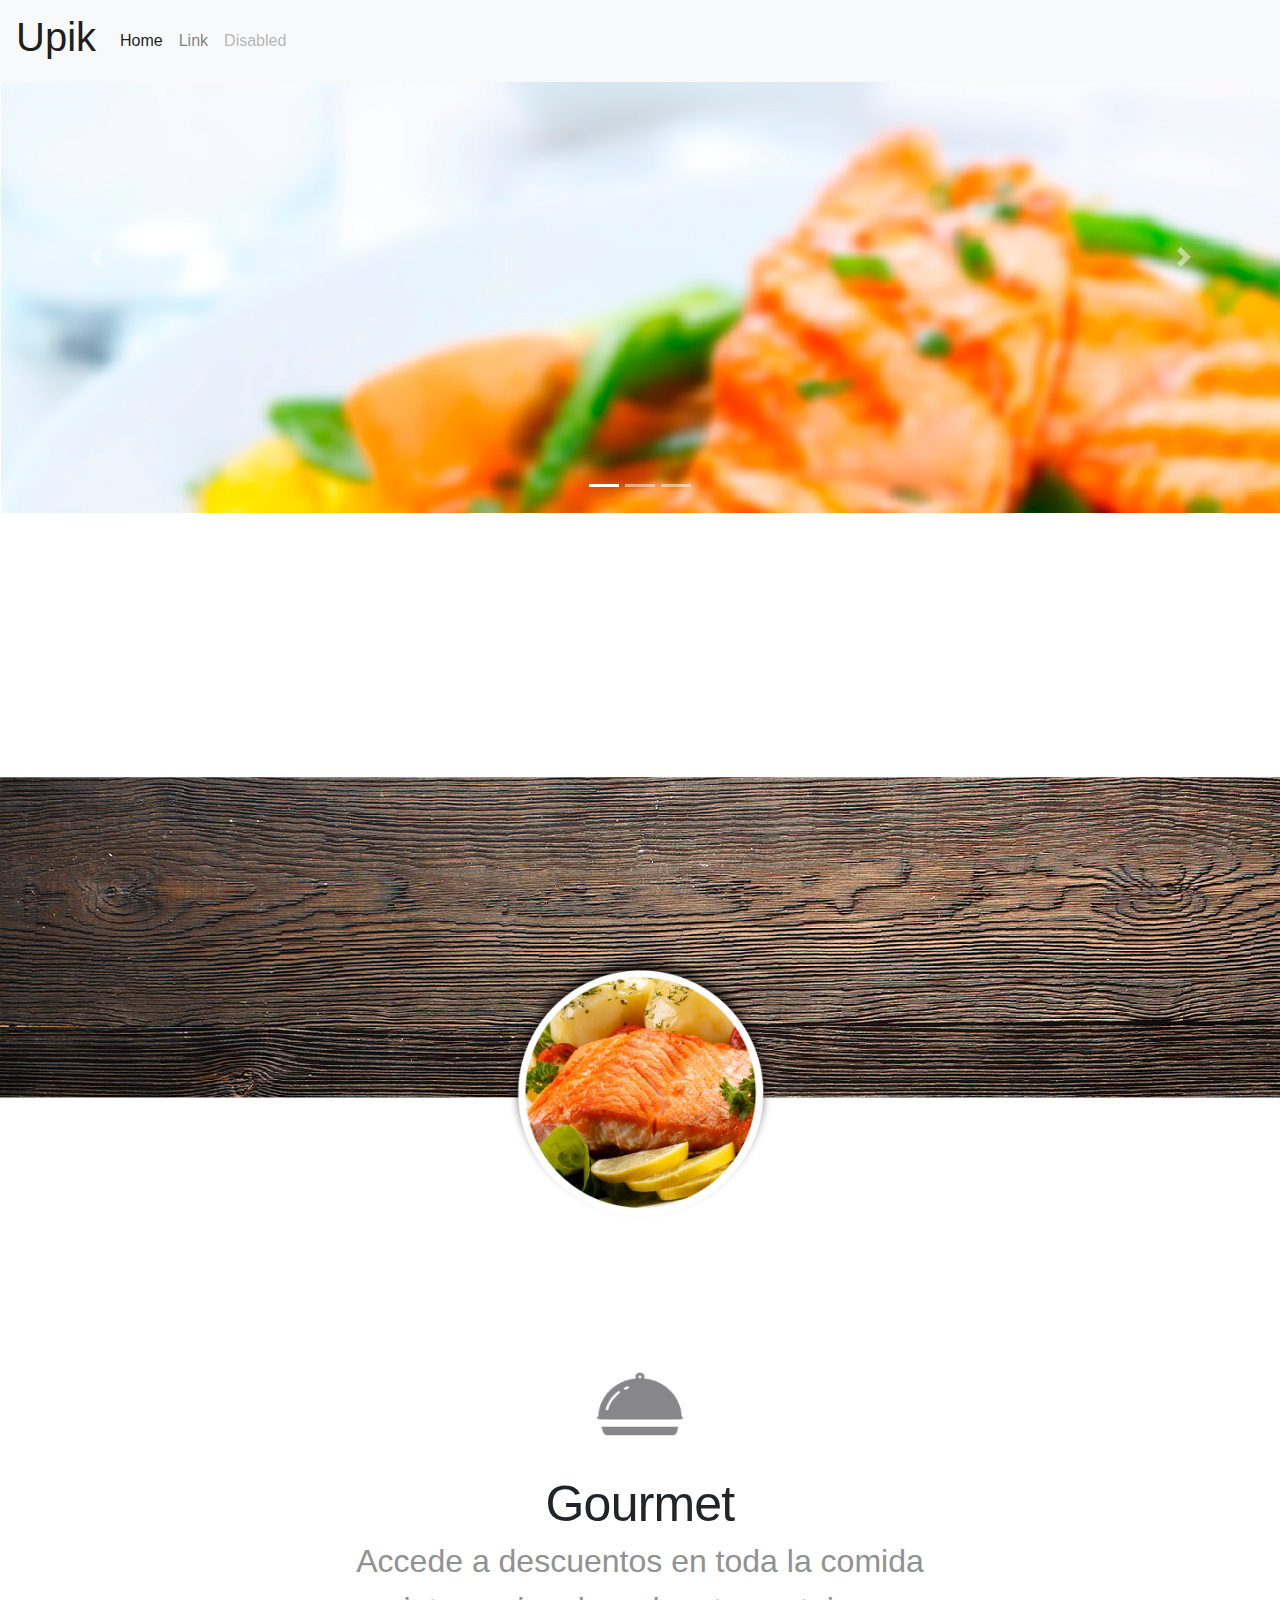
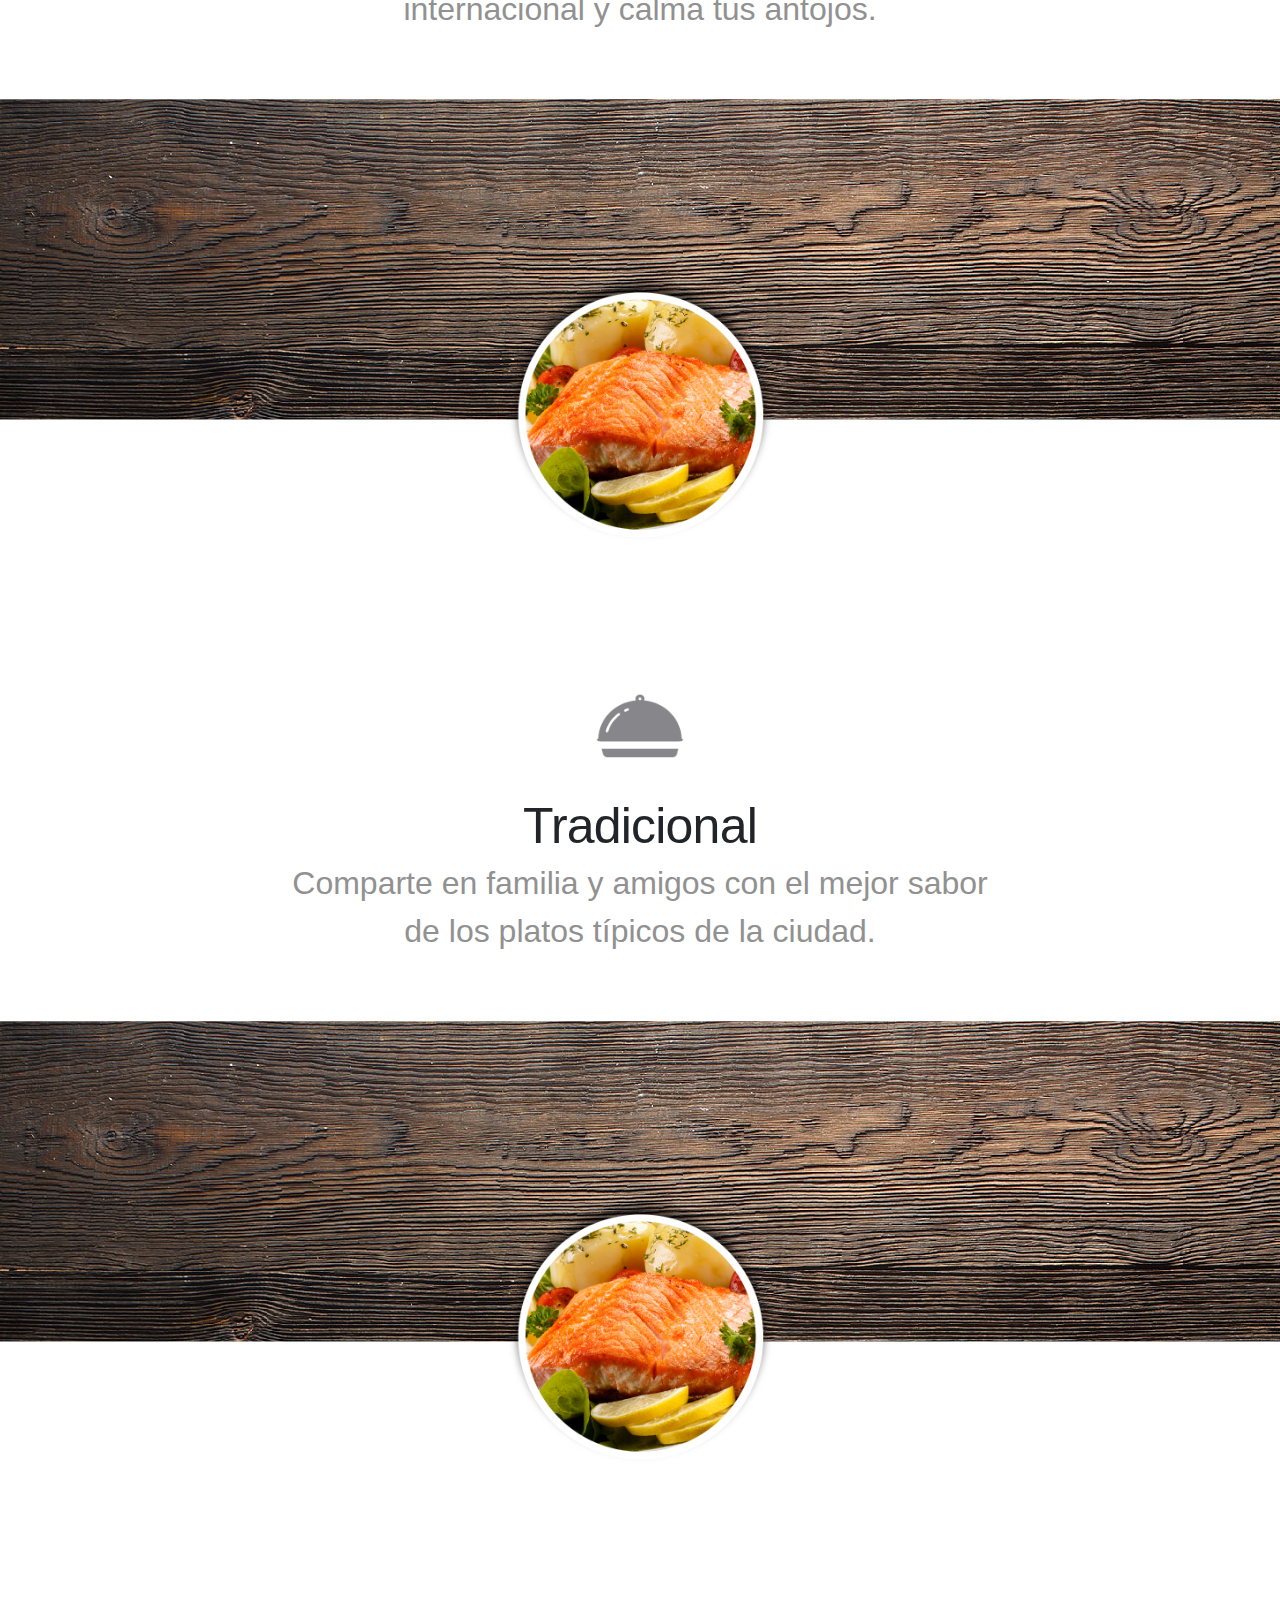
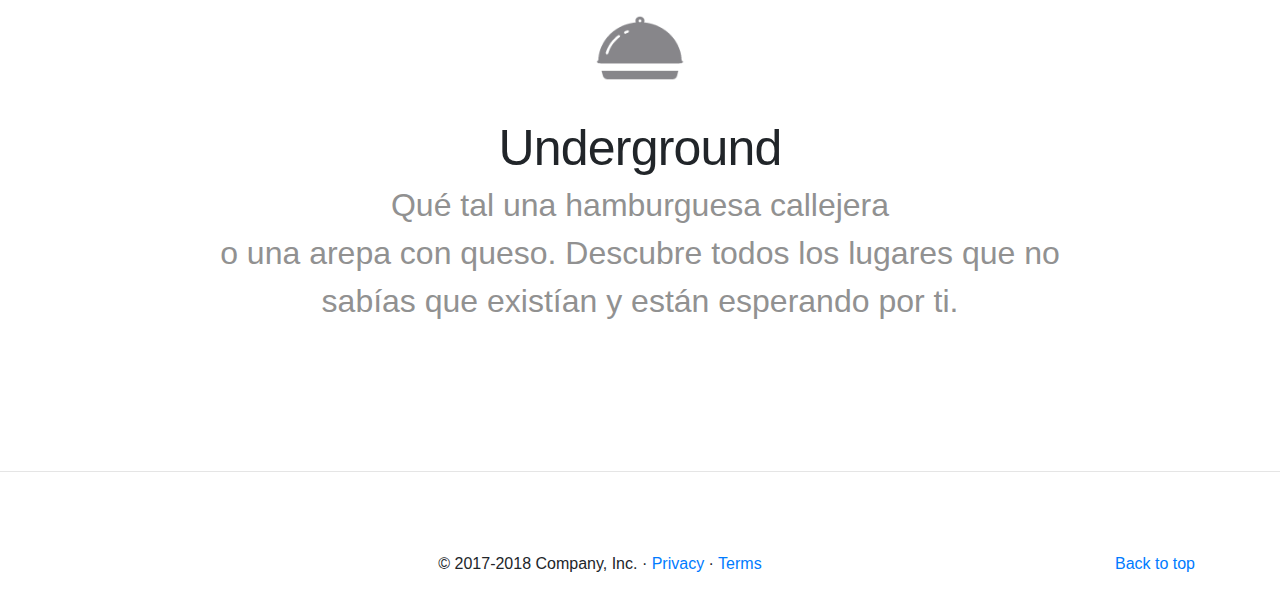
==== index.html @ a7404a88 "Upload" ====
<!DOCTYPE html>

<html lang="en" class="gr__localhost">

<head>
  <meta http-equiv="Content-Type" content="text/html; charset=UTF-8">
  <meta name="viewport" content="width=device-width, initial-scale=1, shrink-to-fit=no">
  <meta name="theme-color" content="#000000">
  <link rel="stylesheet" type="text/css" href="css/styles.css">
  <title>Upik</title>
</head>

<body data-gr-c-s-loaded="true">

  <div id="root">
    <div class="App">
      <div>
        <nav class="navbar navbar-expand-md navbar-light fixed-top bg-light"><a class="navbar-brand" href="#">
            <h1>Upik</h1>
          </a><button class="navbar-toggler" type="button" data-toggle="collapse" data-target="#navbarCollapse"
            aria-controls="navbarCollapse" aria-expanded="false" aria-label="Toggle navigation"><span class="navbar-toggler-icon"></span></button>
          <div class="collapse navbar-collapse" id="navbarCollapse">
            <ul class="navbar-nav mr-auto">
              <li class="nav-item active"><a class="nav-link" href="#">Home <span class="sr-only">(current)</span></a></li>
              <li class="nav-item"><a class="nav-link" href="#">Link</a></li>
              <li class="nav-item"><a class="nav-link disabled" href="#">Disabled</a></li>
            </ul>
          </div>
        </nav>
      </div>

      <main role="main">
        <div>
          <div id="myCarousel" class="carousel slide" data-ride="carousel">
            <ol class="carousel-indicators">
              <li data-target="#myCarousel" data-slide-to="0" class="active"></li>
              <li data-target="#myCarousel" data-slide-to="1"></li>
              <li data-target="#myCarousel" data-slide-to="2"></li>
            </ol>
            <div class="carousel-inner">
              <div class="main-container">
                <div class="slide-item active">
                  <div class="slide-picture">
                    <img claclassnamess="first-slide" src="./Upik_files/slide_1_1600.jpg" alt="First slide">
                  </div>
                </div>

              </div><a class="carousel-control-prev" href="#myCarousel" role="button" data-slide="prev"><span class="carousel-control-prev-icon"
                  aria-hidden="true"></span><span class="sr-only">Previous</span></a><a class="carousel-control-next"
                href="#myCarousel" role="button" data-slide="next"><span class="carousel-control-next-icon" aria-hidden="true"></span><span
                  class="sr-only">Next</span></a>
            </div>
          </div>
          <div class="content">
            <div class="container">
              <h1 class="section-title">¿Ya sabes dónde ir a comer?</h1>
            </div>
            <p class="section-description">Descubre lugares descargando nuestra App <br>
              y disfruta de nuevas alternativas <br>
              para visitar en tu ciudad.
            </p>
          </div>
        </div>
        <div style="margin-top: 500px;">
          <div class="row featurette">
            <div class="col-md-12"><img class="banner-bg " src="./Upik_files/nav_1_1600.jpg" alt="Generic placeholder image"><img
                class="layer-img img-fluid mx-auto" src="./Upik_files/nav_content_1_1600.png" alt="Generic placeholder image"></div>
            <div class="container"><img class="detail-img img-fluid" src="./Upik_files/nav_item_content_1_1600.png" alt=""></div>
            <div class="container  clean-bottom">
              <div class="col-md-12">
                <h2 class="featurette-heading">Gourmet</h2>
                <p class="lead section-description">Accede a descuentos en toda la comida <br> internacional y calma tus antojos. </p>
              </div>
            </div>
          </div>
          <div class="row featurette">
            <div class="col-md-12"><img class="banner-bg " src="./Upik_files/nav_1_1600.jpg" alt="Generic placeholder image"><img
                class="layer-img img-fluid mx-auto" src="./Upik_files/nav_content_1_1600.png" alt="Generic placeholder image"></div>
            <div class="container"><img class="detail-img img-fluid" src="./Upik_files/nav_item_content_1_1600.png" alt=""></div>
            <div class="container  clean-bottom">
              <div class="col-md-12">
                <h2 class="featurette-heading">Tradicional</h2>
                <p class="lead section-description">Comparte en familia y amigos con el mejor sabor <br> de los platos típicos de la ciudad.
                    </p>
              </div>
            </div>
          </div>
          <div class="row featurette">
            <div class="col-md-12"><img class="banner-bg" src="./Upik_files/nav_1_1600.jpg" alt="Generic placeholder image"><img
                class="layer-img img-fluid mx-auto" src="./Upik_files/nav_content_1_1600.png" alt="Generic placeholder image"></div>
            <div class="container"><img class="detail-img img-fluid" src="./Upik_files/nav_item_content_1_1600.png" alt=""></div>
            <div class="container clean-bottom">
              <div class="col-md-12">
                <h2 class="featurette-heading">Underground</h2>
                <p class="lead section-description">Qué tal una hamburguesa callejera <br> 
                    o una arepa con queso. Descubre todos los lugares que no <br>
                    sabías que existían y están esperando por ti.
                    </p>
              </div>
            </div>
          </div>
        </div>
        <hr class="featurette-divider">
        <div>
          <footer class="container">
            <p class="float-right"><a href="#">Back to top</a></p>
            <p>© 2017-2018 Company, Inc. · <a href="#">Privacy</a> · <a href="#">Terms</a></p>
          </footer>
        </div>
      </main>
    </div>
  </div>

</body>

</html>
---- css/styles.css ----
body {
    margin: 0;
    padding: 0;
    font-family: sans-serif;
  }

.App {
    text-align: center;
  }
  
  .App-logo {
    -webkit-animation: App-logo-spin infinite 20s linear;
            animation: App-logo-spin infinite 20s linear;
    height: 80px;
  }
  
  .App-header {
    background-color: #222;
    height: 150px;
    padding: 20px;
    color: white;
  }
  
  .App-title {
    font-size: 1.5em;
  }
  
  .App-intro {
    font-size: large;
  }
  
  @-webkit-keyframes App-logo-spin {
    from { -webkit-transform: rotate(0deg); transform: rotate(0deg); }
    to { -webkit-transform: rotate(360deg); transform: rotate(360deg); }
  }
  
  @keyframes App-logo-spin {
    from { -webkit-transform: rotate(0deg); transform: rotate(0deg); }
    to { -webkit-transform: rotate(360deg); transform: rotate(360deg); }
  }
  </style><style type="text/css">/* GLOBAL STYLES
  -------------------------------------------------- */
  /* Padding below the footer and lighter body text */
  
  body {
    padding-top: 3rem;
    padding-bottom: 3rem;
    /*color: #5a5a5a;*/
  }
  
  
  /* CUSTOMIZE THE SLIDE
  -------------------------------------------------- */
  
  /* Carousel base class */
  .carousel {
      display: block;
    margin-bottom: 4rem;
    clear: both;
  }
  
  .grey-color {
    color: #919191;
  }
  /* Since positioning the image, we need to help out the caption */
  .slide-caption {
    position: absolute;
    right: 15%;
    bottom: 20px;
    left: 15%;
    z-index: 10;
    padding-top: 20px;
    padding-bottom: 20px;
    text-align: center;
    color: #000;
  }
  
  /* Declare heights because of positioning of img element */
  .carousel-item {
    height: 32rem;
    /*background-color: #777;*/
  }
  .carousel-item > img {
    position: absolute;
    top: 0;
    left: 0;
    min-width: 100%;
    height: 32rem;
  }
  
  /* RESPONSIVE CSS
  -------------------------------------------------- */
  
  @media (min-width: 40em) {
    /* Bump up size of carousel content */
    .carousel-caption p {
      margin-bottom: 1.25rem;
      font-size: 1.25rem;
      line-height: 1.4;
    }
  
    .featurette-heading {
      font-size: 50px;
    }
  }
  
  @media (min-width: 62em) {
    .featurette-heading {
      margin-top: 7rem;
    }
  }
  </style><style type="text/css">/* Featurettes
  ------------------------- */
  .banner-bg {
    height: 150px;
    width: 100%;
  }
  
  .clean-bottom {
    margin-bottom: 50px;
  }
  
  .detail-img {
    margin-top: 50px;
    margin-bottom: -70px;
    width: 90px;
  }
  
  .featurette-divider {
    margin: 5rem 0; /* Space out the Bootstrap <hr> more */
  }
  
  /* Thin out the marketing headings */
  .featurette-heading {
    font-weight: 300;
    line-height: 1;
    letter-spacing: -.05rem;
  }
  
  .layer-img {
    margin-top: -150px;
    margin-bottom: 100px;
    width:280px;
  }</style><style type="text/css">/*!
   * Bootstrap v4.1.1 (https://getbootstrap.com/)
   * Copyright 2011-2018 The Bootstrap Authors
   * Copyright 2011-2018 Twitter, Inc.
   * Licensed under MIT (https://github.com/twbs/bootstrap/blob/master/LICENSE)
   */
  :root {
    --blue: #007bff;
    --indigo: #6610f2;
    --purple: #6f42c1;
    --pink: #e83e8c;
    --red: #dc3545;
    --orange: #fd7e14;
    --yellow: #ffc107;
    --green: #28a745;
    --teal: #20c997;
    --cyan: #17a2b8;
    --white: #fff;
    --gray: #6c757d;
    --gray-dark: #343a40;
    --primary: #007bff;
    --secondary: #6c757d;
    --success: #28a745;
    --info: #17a2b8;
    --warning: #ffc107;
    --danger: #dc3545;
    --light: #f8f9fa;
    --dark: #343a40;
    --breakpoint-xs: 0;
    --breakpoint-sm: 576px;
    --breakpoint-md: 768px;
    --breakpoint-lg: 992px;
    --breakpoint-xl: 1200px;
    --font-family-sans-serif: -apple-system, BlinkMacSystemFont, "Segoe UI", Roboto, "Helvetica Neue", Arial, sans-serif, "Apple Color Emoji", "Segoe UI Emoji", "Segoe UI Symbol";
    --font-family-monospace: SFMono-Regular, Menlo, Monaco, Consolas, "Liberation Mono", "Courier New", monospace;
  }
  
  *,
  *::before,
  *::after {
    -webkit-box-sizing: border-box;
            box-sizing: border-box;
  }
  
  html {
    font-family: sans-serif;
    line-height: 1.15;
    -webkit-text-size-adjust: 100%;
    -ms-text-size-adjust: 100%;
    -ms-overflow-style: scrollbar;
    -webkit-tap-highlight-color: transparent;
  }
  
  @-ms-viewport {
    width: device-width;
  }
  
  article, aside, figcaption, figure, footer, header, hgroup, main, nav, section {
    display: block;
  }
  
  body {
    margin: 0;
    font-family: -apple-system, BlinkMacSystemFont, "Segoe UI", Roboto, "Helvetica Neue", Arial, sans-serif, "Apple Color Emoji", "Segoe UI Emoji", "Segoe UI Symbol";
    font-size: 1rem;
    font-weight: 400;
    line-height: 1.5;
    color: #212529;
    text-align: left;
    /*background-color: #fff;*/
  }
  
  [tabindex="-1"]:focus {
    outline: 0 !important;
  }
  
  hr {
    -webkit-box-sizing: content-box;
            box-sizing: content-box;
    height: 0;
    overflow: visible;
  }
  
  h1, h2, h3, h4, h5, h6 {
    margin-top: 0;
    margin-bottom: 0.5rem;
  }
  
  p {
    margin-top: 0;
    margin-bottom: 1rem;
  }
  
  abbr[title],
  abbr[data-original-title] {
    text-decoration: underline;
    -webkit-text-decoration: underline dotted;
    text-decoration: underline dotted;
    cursor: help;
    border-bottom: 0;
  }
  
  address {
    margin-bottom: 1rem;
    font-style: normal;
    line-height: inherit;
  }
  
  ol,
  ul,
  dl {
    margin-top: 0;
    margin-bottom: 1rem;
  }
  
  ol ol,
  ul ul,
  ol ul,
  ul ol {
    margin-bottom: 0;
  }
  
  dt {
    font-weight: 700;
  }
  
  dd {
    margin-bottom: .5rem;
    margin-left: 0;
  }
  
  blockquote {
    margin: 0 0 1rem;
  }
  
  dfn {
    font-style: italic;
  }
  
  b,
  strong {
    font-weight: bolder;
  }
  
  small {
    font-size: 80%;
  }
  
  sub,
  sup {
    position: relative;
    font-size: 75%;
    line-height: 0;
    vertical-align: baseline;
  }
  
  sub {
    bottom: -.25em;
  }
  
  sup {
    top: -.5em;
  }
  
  a {
    color: #007bff;
    text-decoration: none;
    background-color: transparent;
    -webkit-text-decoration-skip: objects;
  }
  
  a:hover {
    color: #0056b3;
    text-decoration: underline;
  }
  
  a:not([href]):not([tabindex]) {
    color: inherit;
    text-decoration: none;
  }
  
  a:not([href]):not([tabindex]):hover, a:not([href]):not([tabindex]):focus {
    color: inherit;
    text-decoration: none;
  }
  
  a:not([href]):not([tabindex]):focus {
    outline: 0;
  }
  
  pre,
  code,
  kbd,
  samp {
    font-family: SFMono-Regular, Menlo, Monaco, Consolas, "Liberation Mono", "Courier New", monospace;
    font-size: 1em;
  }
  
  pre {
    margin-top: 0;
    margin-bottom: 1rem;
    overflow: auto;
    -ms-overflow-style: scrollbar;
  }
  
  figure {
    margin: 0 0 1rem;
  }
  
  img {
    vertical-align: middle;
    border-style: none;
  }
  
  svg:not(:root) {
    overflow: hidden;
  }
  
  table {
    border-collapse: collapse;
  }
  
  caption {
    padding-top: 0.75rem;
    padding-bottom: 0.75rem;
    color: #6c757d;
    text-align: left;
    caption-side: bottom;
  }
  
  th {
    text-align: inherit;
  }
  
  label {
    display: inline-block;
    margin-bottom: 0.5rem;
  }
  
  button {
    border-radius: 0;
  }
  
  button:focus {
    outline: 1px dotted;
    outline: 5px auto -webkit-focus-ring-color;
  }
  
  input,
  button,
  select,
  optgroup,
  textarea {
    margin: 0;
    font-family: inherit;
    font-size: inherit;
    line-height: inherit;
  }
  
  button,
  input {
    overflow: visible;
  }
  
  button,
  select {
    text-transform: none;
  }
  
  button,
  html [type="button"],
  [type="reset"],
  [type="submit"] {
    -webkit-appearance: button;
  }
  
  button::-moz-focus-inner,
  [type="button"]::-moz-focus-inner,
  [type="reset"]::-moz-focus-inner,
  [type="submit"]::-moz-focus-inner {
    padding: 0;
    border-style: none;
  }
  
  input[type="radio"],
  input[type="checkbox"] {
    -webkit-box-sizing: border-box;
            box-sizing: border-box;
    padding: 0;
  }
  
  input[type="date"],
  input[type="time"],
  input[type="datetime-local"],
  input[type="month"] {
    -webkit-appearance: listbox;
  }
  
  textarea {
    overflow: auto;
    resize: vertical;
  }
  
  fieldset {
    min-width: 0;
    padding: 0;
    margin: 0;
    border: 0;
  }
  
  legend {
    display: block;
    width: 100%;
    max-width: 100%;
    padding: 0;
    margin-bottom: .5rem;
    font-size: 1.5rem;
    line-height: inherit;
    color: inherit;
    white-space: normal;
  }
  
  progress {
    vertical-align: baseline;
  }
  
  [type="number"]::-webkit-inner-spin-button,
  [type="number"]::-webkit-outer-spin-button {
    height: auto;
  }
  
  [type="search"] {
    outline-offset: -2px;
    -webkit-appearance: none;
  }
  
  [type="search"]::-webkit-search-cancel-button,
  [type="search"]::-webkit-search-decoration {
    -webkit-appearance: none;
  }
  
  ::-webkit-file-upload-button {
    font: inherit;
    -webkit-appearance: button;
  }
  
  output {
    display: inline-block;
  }
  
  summary {
    display: list-item;
    cursor: pointer;
  }
  
  template {
    display: none;
  }
  
  [hidden] {
    display: none !important;
  }
  
  h1, h2, h3, h4, h5, h6,
  .h1, .h2, .h3, .h4, .h5, .h6 {
    margin-bottom: 0.5rem;
    font-family: inherit;
    font-weight: 500;
    line-height: 1.2;
    color: inherit;
  }
  
  h1, .h1 {
    font-size: 2.5rem;
  }
  
  h2, .h2 {
    font-size: 2rem;
  }
  
  h3, .h3 {
    font-size: 1.75rem;
  }
  
  h4, .h4 {
    font-size: 1.5rem;
  }
  
  h5, .h5 {
    font-size: 1.25rem;
  }
  
  h6, .h6 {
    font-size: 1rem;
  }
  
  .lead {
    font-size: 1.25rem;
    font-weight: 300;
  }
  
  .display-1 {
    font-size: 6rem;
    font-weight: 300;
    line-height: 1.2;
  }
  
  .display-2 {
    font-size: 5.5rem;
    font-weight: 300;
    line-height: 1.2;
  }
  
  .display-3 {
    font-size: 4.5rem;
    font-weight: 300;
    line-height: 1.2;
  }
  
  .display-4 {
    font-size: 3.5rem;
    font-weight: 300;
    line-height: 1.2;
  }
  
  hr {
    margin-top: 1rem;
    margin-bottom: 1rem;
    border: 0;
    border-top: 1px solid rgba(0, 0, 0, 0.1);
  }
  
  small,
  .small {
    font-size: 80%;
    font-weight: 400;
  }
  
  mark,
  .mark {
    padding: 0.2em;
    background-color: #fcf8e3;
  }
  
  .list-unstyled {
    padding-left: 0;
    list-style: none;
  }
  
  .list-inline {
    padding-left: 0;
    list-style: none;
  }
  
  .list-inline-item {
    display: inline-block;
  }
  
  .list-inline-item:not(:last-child) {
    margin-right: 0.5rem;
  }
  
  .initialism {
    font-size: 90%;
    text-transform: uppercase;
  }
  
  .blockquote {
    margin-bottom: 1rem;
    font-size: 1.25rem;
  }
  
  .blockquote-footer {
    display: block;
    font-size: 80%;
    color: #6c757d;
  }
  
  .blockquote-footer::before {
    content: "\2014   \A0";
  }
  
  .img-fluid {
    max-width: 100%;
    height: auto;
  }
  
  .img-thumbnail {
    padding: 0.25rem;
    background-color: #fff;
    border: 1px solid #dee2e6;
    border-radius: 0.25rem;
    max-width: 100%;
    height: auto;
  }
  
  .figure {
    display: inline-block;
  }
  
  .figure-img {
    margin-bottom: 0.5rem;
    line-height: 1;
  }
  
  .figure-caption {
    font-size: 90%;
    color: #6c757d;
  }
  
  code {
    font-size: 87.5%;
    color: #e83e8c;
    word-break: break-word;
  }
  
  a > code {
    color: inherit;
  }
  
  kbd {
    padding: 0.2rem 0.4rem;
    font-size: 87.5%;
    color: #fff;
    background-color: #212529;
    border-radius: 0.2rem;
  }
  
  kbd kbd {
    padding: 0;
    font-size: 100%;
    font-weight: 700;
  }
  
  pre {
    display: block;
    font-size: 87.5%;
    color: #212529;
  }
  
  pre code {
    font-size: inherit;
    color: inherit;
    word-break: normal;
  }
  
  .pre-scrollable {
    max-height: 340px;
    overflow-y: scroll;
  }
  
  .container {
    width: 100%;
    padding-right: 15px;
    padding-left: 15px;
    margin-right: auto;
    margin-left: auto;
  }
  
  @media (min-width: 576px) {
    .container {
      max-width: 540px;
    }
  }
  
  @media (min-width: 768px) {
    .container {
      max-width: 720px;
    }
  }
  
  @media (min-width: 992px) {
    .container {
      max-width: 960px;
    }
  }
  
  @media (min-width: 1200px) {
    .container {
      max-width: 1140px;
    }
  }
  
  .container-fluid {
    width: 100%;
    padding-right: 15px;
    padding-left: 15px;
    margin-right: auto;
    margin-left: auto;
  }
  
  .row {
    display: -ms-flexbox;
    display: flex;
    -ms-flex-wrap: wrap;
    flex-wrap: wrap;
    margin-right: -15px;
    margin-left: -15px;
  }
  
  .no-gutters {
    margin-right: 0;
    margin-left: 0;
  }
  
  .no-gutters > .col,
  .no-gutters > [class*="col-"] {
    padding-right: 0;
    padding-left: 0;
  }
  
  .col-1, .col-2, .col-3, .col-4, .col-5, .col-6, .col-7, .col-8, .col-9, .col-10, .col-11, .col-12, .col,
  .col-auto, .col-sm-1, .col-sm-2, .col-sm-3, .col-sm-4, .col-sm-5, .col-sm-6, .col-sm-7, .col-sm-8, .col-sm-9, .col-sm-10, .col-sm-11, .col-sm-12, .col-sm,
  .col-sm-auto, .col-md-1, .col-md-2, .col-md-3, .col-md-4, .col-md-5, .col-md-6, .col-md-7, .col-md-8, .col-md-9, .col-md-10, .col-md-11, .col-md-12, .col-md,
  .col-md-auto, .col-lg-1, .col-lg-2, .col-lg-3, .col-lg-4, .col-lg-5, .col-lg-6, .col-lg-7, .col-lg-8, .col-lg-9, .col-lg-10, .col-lg-11, .col-lg-12, .col-lg,
  .col-lg-auto, .col-xl-1, .col-xl-2, .col-xl-3, .col-xl-4, .col-xl-5, .col-xl-6, .col-xl-7, .col-xl-8, .col-xl-9, .col-xl-10, .col-xl-11, .col-xl-12, .col-xl,
  .col-xl-auto {
    position: relative;
    width: 100%;
    min-height: 1px;
    padding-right: 15px;
    padding-left: 15px;
  }
  
  .col {
    -ms-flex-preferred-size: 0;
    flex-basis: 0;
    -ms-flex-positive: 1;
    flex-grow: 1;
    max-width: 100%;
  }
  
  .col-auto {
    -ms-flex: 0 0 auto;
    flex: 0 0 auto;
    width: auto;
    max-width: none;
  }
  
  .col-1 {
    -ms-flex: 0 0 8.333333%;
    flex: 0 0 8.333333%;
    max-width: 8.333333%;
  }
  
  .col-2 {
    -ms-flex: 0 0 16.666667%;
    flex: 0 0 16.666667%;
    max-width: 16.666667%;
  }
  
  .col-3 {
    -ms-flex: 0 0 25%;
    flex: 0 0 25%;
    max-width: 25%;
  }
  
  .col-4 {
    -ms-flex: 0 0 33.333333%;
    flex: 0 0 33.333333%;
    max-width: 33.333333%;
  }
  
  .col-5 {
    -ms-flex: 0 0 41.666667%;
    flex: 0 0 41.666667%;
    max-width: 41.666667%;
  }
  
  .col-6 {
    -ms-flex: 0 0 50%;
    flex: 0 0 50%;
    max-width: 50%;
  }
  
  .col-7 {
    -ms-flex: 0 0 58.333333%;
    flex: 0 0 58.333333%;
    max-width: 58.333333%;
  }
  
  .col-8 {
    -ms-flex: 0 0 66.666667%;
    flex: 0 0 66.666667%;
    max-width: 66.666667%;
  }
  
  .col-9 {
    -ms-flex: 0 0 75%;
    flex: 0 0 75%;
    max-width: 75%;
  }
  
  .col-10 {
    -ms-flex: 0 0 83.333333%;
    flex: 0 0 83.333333%;
    max-width: 83.333333%;
  }
  
  .col-11 {
    -ms-flex: 0 0 91.666667%;
    flex: 0 0 91.666667%;
    max-width: 91.666667%;
  }
  
  .col-12 {
    -ms-flex: 0 0 100%;
    flex: 0 0 100%;
    max-width: 100%;
  }
  
  .order-first {
    -ms-flex-order: -1;
    order: -1;
  }
  
  .order-last {
    -ms-flex-order: 13;
    order: 13;
  }
  
  .order-0 {
    -ms-flex-order: 0;
    order: 0;
  }
  
  .order-1 {
    -ms-flex-order: 1;
    order: 1;
  }
  
  .order-2 {
    -ms-flex-order: 2;
    order: 2;
  }
  
  .order-3 {
    -ms-flex-order: 3;
    order: 3;
  }
  
  .order-4 {
    -ms-flex-order: 4;
    order: 4;
  }
  
  .order-5 {
    -ms-flex-order: 5;
    order: 5;
  }
  
  .order-6 {
    -ms-flex-order: 6;
    order: 6;
  }
  
  .order-7 {
    -ms-flex-order: 7;
    order: 7;
  }
  
  .order-8 {
    -ms-flex-order: 8;
    order: 8;
  }
  
  .order-9 {
    -ms-flex-order: 9;
    order: 9;
  }
  
  .order-10 {
    -ms-flex-order: 10;
    order: 10;
  }
  
  .order-11 {
    -ms-flex-order: 11;
    order: 11;
  }
  
  .order-12 {
    -ms-flex-order: 12;
    order: 12;
  }
  
  .offset-1 {
    margin-left: 8.333333%;
  }
  
  .offset-2 {
    margin-left: 16.666667%;
  }
  
  .offset-3 {
    margin-left: 25%;
  }
  
  .offset-4 {
    margin-left: 33.333333%;
  }
  
  .offset-5 {
    margin-left: 41.666667%;
  }
  
  .offset-6 {
    margin-left: 50%;
  }
  
  .offset-7 {
    margin-left: 58.333333%;
  }
  
  .offset-8 {
    margin-left: 66.666667%;
  }
  
  .offset-9 {
    margin-left: 75%;
  }
  
  .offset-10 {
    margin-left: 83.333333%;
  }
  
  .offset-11 {
    margin-left: 91.666667%;
  }
  
  @media (min-width: 576px) {
    .col-sm {
      -ms-flex-preferred-size: 0;
      flex-basis: 0;
      -ms-flex-positive: 1;
      flex-grow: 1;
      max-width: 100%;
    }
    .col-sm-auto {
      -ms-flex: 0 0 auto;
      flex: 0 0 auto;
      width: auto;
      max-width: none;
    }
    .col-sm-1 {
      -ms-flex: 0 0 8.333333%;
      flex: 0 0 8.333333%;
      max-width: 8.333333%;
    }
    .col-sm-2 {
      -ms-flex: 0 0 16.666667%;
      flex: 0 0 16.666667%;
      max-width: 16.666667%;
    }
    .col-sm-3 {
      -ms-flex: 0 0 25%;
      flex: 0 0 25%;
      max-width: 25%;
    }
    .col-sm-4 {
      -ms-flex: 0 0 33.333333%;
      flex: 0 0 33.333333%;
      max-width: 33.333333%;
    }
    .col-sm-5 {
      -ms-flex: 0 0 41.666667%;
      flex: 0 0 41.666667%;
      max-width: 41.666667%;
    }
    .col-sm-6 {
      -ms-flex: 0 0 50%;
      flex: 0 0 50%;
      max-width: 50%;
    }
    .col-sm-7 {
      -ms-flex: 0 0 58.333333%;
      flex: 0 0 58.333333%;
      max-width: 58.333333%;
    }
    .col-sm-8 {
      -ms-flex: 0 0 66.666667%;
      flex: 0 0 66.666667%;
      max-width: 66.666667%;
    }
    .col-sm-9 {
      -ms-flex: 0 0 75%;
      flex: 0 0 75%;
      max-width: 75%;
    }
    .col-sm-10 {
      -ms-flex: 0 0 83.333333%;
      flex: 0 0 83.333333%;
      max-width: 83.333333%;
    }
    .col-sm-11 {
      -ms-flex: 0 0 91.666667%;
      flex: 0 0 91.666667%;
      max-width: 91.666667%;
    }
    .col-sm-12 {
      -ms-flex: 0 0 100%;
      flex: 0 0 100%;
      max-width: 100%;
    }
    .order-sm-first {
      -ms-flex-order: -1;
      order: -1;
    }
    .order-sm-last {
      -ms-flex-order: 13;
      order: 13;
    }
    .order-sm-0 {
      -ms-flex-order: 0;
      order: 0;
    }
    .order-sm-1 {
      -ms-flex-order: 1;
      order: 1;
    }
    .order-sm-2 {
      -ms-flex-order: 2;
      order: 2;
    }
    .order-sm-3 {
      -ms-flex-order: 3;
      order: 3;
    }
    .order-sm-4 {
      -ms-flex-order: 4;
      order: 4;
    }
    .order-sm-5 {
      -ms-flex-order: 5;
      order: 5;
    }
    .order-sm-6 {
      -ms-flex-order: 6;
      order: 6;
    }
    .order-sm-7 {
      -ms-flex-order: 7;
      order: 7;
    }
    .order-sm-8 {
      -ms-flex-order: 8;
      order: 8;
    }
    .order-sm-9 {
      -ms-flex-order: 9;
      order: 9;
    }
    .order-sm-10 {
      -ms-flex-order: 10;
      order: 10;
    }
    .order-sm-11 {
      -ms-flex-order: 11;
      order: 11;
    }
    .order-sm-12 {
      -ms-flex-order: 12;
      order: 12;
    }
    .offset-sm-0 {
      margin-left: 0;
    }
    .offset-sm-1 {
      margin-left: 8.333333%;
    }
    .offset-sm-2 {
      margin-left: 16.666667%;
    }
    .offset-sm-3 {
      margin-left: 25%;
    }
    .offset-sm-4 {
      margin-left: 33.333333%;
    }
    .offset-sm-5 {
      margin-left: 41.666667%;
    }
    .offset-sm-6 {
      margin-left: 50%;
    }
    .offset-sm-7 {
      margin-left: 58.333333%;
    }
    .offset-sm-8 {
      margin-left: 66.666667%;
    }
    .offset-sm-9 {
      margin-left: 75%;
    }
    .offset-sm-10 {
      margin-left: 83.333333%;
    }
    .offset-sm-11 {
      margin-left: 91.666667%;
    }
  }
  
  @media (min-width: 768px) {
    .col-md {
      -ms-flex-preferred-size: 0;
      flex-basis: 0;
      -ms-flex-positive: 1;
      flex-grow: 1;
      max-width: 100%;
    }
    .col-md-auto {
      -ms-flex: 0 0 auto;
      flex: 0 0 auto;
      width: auto;
      max-width: none;
    }
    .col-md-1 {
      -ms-flex: 0 0 8.333333%;
      flex: 0 0 8.333333%;
      max-width: 8.333333%;
    }
    .col-md-2 {
      -ms-flex: 0 0 16.666667%;
      flex: 0 0 16.666667%;
      max-width: 16.666667%;
    }
    .col-md-3 {
      -ms-flex: 0 0 25%;
      flex: 0 0 25%;
      max-width: 25%;
    }
    .col-md-4 {
      -ms-flex: 0 0 33.333333%;
      flex: 0 0 33.333333%;
      max-width: 33.333333%;
    }
    .col-md-5 {
      -ms-flex: 0 0 41.666667%;
      flex: 0 0 41.666667%;
      max-width: 41.666667%;
    }
    .col-md-6 {
      -ms-flex: 0 0 50%;
      flex: 0 0 50%;
      max-width: 50%;
    }
    .col-md-7 {
      -ms-flex: 0 0 58.333333%;
      flex: 0 0 58.333333%;
      max-width: 58.333333%;
    }
    .col-md-8 {
      -ms-flex: 0 0 66.666667%;
      flex: 0 0 66.666667%;
      max-width: 66.666667%;
    }
    .col-md-9 {
      -ms-flex: 0 0 75%;
      flex: 0 0 75%;
      max-width: 75%;
    }
    .col-md-10 {
      -ms-flex: 0 0 83.333333%;
      flex: 0 0 83.333333%;
      max-width: 83.333333%;
    }
    .col-md-11 {
      -ms-flex: 0 0 91.666667%;
      flex: 0 0 91.666667%;
      max-width: 91.666667%;
    }
    .col-md-12 {
      -ms-flex: 0 0 100%;
      flex: 0 0 100%;
      max-width: 100%;
    }
    .order-md-first {
      -ms-flex-order: -1;
      order: -1;
    }
    .order-md-last {
      -ms-flex-order: 13;
      order: 13;
    }
    .order-md-0 {
      -ms-flex-order: 0;
      order: 0;
    }
    .order-md-1 {
      -ms-flex-order: 1;
      order: 1;
    }
    .order-md-2 {
      -ms-flex-order: 2;
      order: 2;
    }
    .order-md-3 {
      -ms-flex-order: 3;
      order: 3;
    }
    .order-md-4 {
      -ms-flex-order: 4;
      order: 4;
    }
    .order-md-5 {
      -ms-flex-order: 5;
      order: 5;
    }
    .order-md-6 {
      -ms-flex-order: 6;
      order: 6;
    }
    .order-md-7 {
      -ms-flex-order: 7;
      order: 7;
    }
    .order-md-8 {
      -ms-flex-order: 8;
      order: 8;
    }
    .order-md-9 {
      -ms-flex-order: 9;
      order: 9;
    }
    .order-md-10 {
      -ms-flex-order: 10;
      order: 10;
    }
    .order-md-11 {
      -ms-flex-order: 11;
      order: 11;
    }
    .order-md-12 {
      -ms-flex-order: 12;
      order: 12;
    }
    .offset-md-0 {
      margin-left: 0;
    }
    .offset-md-1 {
      margin-left: 8.333333%;
    }
    .offset-md-2 {
      margin-left: 16.666667%;
    }
    .offset-md-3 {
      margin-left: 25%;
    }
    .offset-md-4 {
      margin-left: 33.333333%;
    }
    .offset-md-5 {
      margin-left: 41.666667%;
    }
    .offset-md-6 {
      margin-left: 50%;
    }
    .offset-md-7 {
      margin-left: 58.333333%;
    }
    .offset-md-8 {
      margin-left: 66.666667%;
    }
    .offset-md-9 {
      margin-left: 75%;
    }
    .offset-md-10 {
      margin-left: 83.333333%;
    }
    .offset-md-11 {
      margin-left: 91.666667%;
    }
  }
  
  @media (min-width: 992px) {
    .col-lg {
      -ms-flex-preferred-size: 0;
      flex-basis: 0;
      -ms-flex-positive: 1;
      flex-grow: 1;
      max-width: 100%;
    }
    .col-lg-auto {
      -ms-flex: 0 0 auto;
      flex: 0 0 auto;
      width: auto;
      max-width: none;
    }
    .col-lg-1 {
      -ms-flex: 0 0 8.333333%;
      flex: 0 0 8.333333%;
      max-width: 8.333333%;
    }
    .col-lg-2 {
      -ms-flex: 0 0 16.666667%;
      flex: 0 0 16.666667%;
      max-width: 16.666667%;
    }
    .col-lg-3 {
      -ms-flex: 0 0 25%;
      flex: 0 0 25%;
      max-width: 25%;
    }
    .col-lg-4 {
      -ms-flex: 0 0 33.333333%;
      flex: 0 0 33.333333%;
      max-width: 33.333333%;
    }
    .col-lg-5 {
      -ms-flex: 0 0 41.666667%;
      flex: 0 0 41.666667%;
      max-width: 41.666667%;
    }
    .col-lg-6 {
      -ms-flex: 0 0 50%;
      flex: 0 0 50%;
      max-width: 50%;
    }
    .col-lg-7 {
      -ms-flex: 0 0 58.333333%;
      flex: 0 0 58.333333%;
      max-width: 58.333333%;
    }
    .col-lg-8 {
      -ms-flex: 0 0 66.666667%;
      flex: 0 0 66.666667%;
      max-width: 66.666667%;
    }
    .col-lg-9 {
      -ms-flex: 0 0 75%;
      flex: 0 0 75%;
      max-width: 75%;
    }
    .col-lg-10 {
      -ms-flex: 0 0 83.333333%;
      flex: 0 0 83.333333%;
      max-width: 83.333333%;
    }
    .col-lg-11 {
      -ms-flex: 0 0 91.666667%;
      flex: 0 0 91.666667%;
      max-width: 91.666667%;
    }
    .col-lg-12 {
      -ms-flex: 0 0 100%;
      flex: 0 0 100%;
      max-width: 100%;
    }
    .order-lg-first {
      -ms-flex-order: -1;
      order: -1;
    }
    .order-lg-last {
      -ms-flex-order: 13;
      order: 13;
    }
    .order-lg-0 {
      -ms-flex-order: 0;
      order: 0;
    }
    .order-lg-1 {
      -ms-flex-order: 1;
      order: 1;
    }
    .order-lg-2 {
      -ms-flex-order: 2;
      order: 2;
    }
    .order-lg-3 {
      -ms-flex-order: 3;
      order: 3;
    }
    .order-lg-4 {
      -ms-flex-order: 4;
      order: 4;
    }
    .order-lg-5 {
      -ms-flex-order: 5;
      order: 5;
    }
    .order-lg-6 {
      -ms-flex-order: 6;
      order: 6;
    }
    .order-lg-7 {
      -ms-flex-order: 7;
      order: 7;
    }
    .order-lg-8 {
      -ms-flex-order: 8;
      order: 8;
    }
    .order-lg-9 {
      -ms-flex-order: 9;
      order: 9;
    }
    .order-lg-10 {
      -ms-flex-order: 10;
      order: 10;
    }
    .order-lg-11 {
      -ms-flex-order: 11;
      order: 11;
    }
    .order-lg-12 {
      -ms-flex-order: 12;
      order: 12;
    }
    .offset-lg-0 {
      margin-left: 0;
    }
    .offset-lg-1 {
      margin-left: 8.333333%;
    }
    .offset-lg-2 {
      margin-left: 16.666667%;
    }
    .offset-lg-3 {
      margin-left: 25%;
    }
    .offset-lg-4 {
      margin-left: 33.333333%;
    }
    .offset-lg-5 {
      margin-left: 41.666667%;
    }
    .offset-lg-6 {
      margin-left: 50%;
    }
    .offset-lg-7 {
      margin-left: 58.333333%;
    }
    .offset-lg-8 {
      margin-left: 66.666667%;
    }
    .offset-lg-9 {
      margin-left: 75%;
    }
    .offset-lg-10 {
      margin-left: 83.333333%;
    }
    .offset-lg-11 {
      margin-left: 91.666667%;
    }
  }
  
  @media (min-width: 1200px) {
    .col-xl {
      -ms-flex-preferred-size: 0;
      flex-basis: 0;
      -ms-flex-positive: 1;
      flex-grow: 1;
      max-width: 100%;
    }
    .col-xl-auto {
      -ms-flex: 0 0 auto;
      flex: 0 0 auto;
      width: auto;
      max-width: none;
    }
    .col-xl-1 {
      -ms-flex: 0 0 8.333333%;
      flex: 0 0 8.333333%;
      max-width: 8.333333%;
    }
    .col-xl-2 {
      -ms-flex: 0 0 16.666667%;
      flex: 0 0 16.666667%;
      max-width: 16.666667%;
    }
    .col-xl-3 {
      -ms-flex: 0 0 25%;
      flex: 0 0 25%;
      max-width: 25%;
    }
    .col-xl-4 {
      -ms-flex: 0 0 33.333333%;
      flex: 0 0 33.333333%;
      max-width: 33.333333%;
    }
    .col-xl-5 {
      -ms-flex: 0 0 41.666667%;
      flex: 0 0 41.666667%;
      max-width: 41.666667%;
    }
    .col-xl-6 {
      -ms-flex: 0 0 50%;
      flex: 0 0 50%;
      max-width: 50%;
    }
    .col-xl-7 {
      -ms-flex: 0 0 58.333333%;
      flex: 0 0 58.333333%;
      max-width: 58.333333%;
    }
    .col-xl-8 {
      -ms-flex: 0 0 66.666667%;
      flex: 0 0 66.666667%;
      max-width: 66.666667%;
    }
    .col-xl-9 {
      -ms-flex: 0 0 75%;
      flex: 0 0 75%;
      max-width: 75%;
    }
    .col-xl-10 {
      -ms-flex: 0 0 83.333333%;
      flex: 0 0 83.333333%;
      max-width: 83.333333%;
    }
    .col-xl-11 {
      -ms-flex: 0 0 91.666667%;
      flex: 0 0 91.666667%;
      max-width: 91.666667%;
    }
    .col-xl-12 {
      -ms-flex: 0 0 100%;
      flex: 0 0 100%;
      max-width: 100%;
    }
    .order-xl-first {
      -ms-flex-order: -1;
      order: -1;
    }
    .order-xl-last {
      -ms-flex-order: 13;
      order: 13;
    }
    .order-xl-0 {
      -ms-flex-order: 0;
      order: 0;
    }
    .order-xl-1 {
      -ms-flex-order: 1;
      order: 1;
    }
    .order-xl-2 {
      -ms-flex-order: 2;
      order: 2;
    }
    .order-xl-3 {
      -ms-flex-order: 3;
      order: 3;
    }
    .order-xl-4 {
      -ms-flex-order: 4;
      order: 4;
    }
    .order-xl-5 {
      -ms-flex-order: 5;
      order: 5;
    }
    .order-xl-6 {
      -ms-flex-order: 6;
      order: 6;
    }
    .order-xl-7 {
      -ms-flex-order: 7;
      order: 7;
    }
    .order-xl-8 {
      -ms-flex-order: 8;
      order: 8;
    }
    .order-xl-9 {
      -ms-flex-order: 9;
      order: 9;
    }
    .order-xl-10 {
      -ms-flex-order: 10;
      order: 10;
    }
    .order-xl-11 {
      -ms-flex-order: 11;
      order: 11;
    }
    .order-xl-12 {
      -ms-flex-order: 12;
      order: 12;
    }
    .offset-xl-0 {
      margin-left: 0;
    }
    .offset-xl-1 {
      margin-left: 8.333333%;
    }
    .offset-xl-2 {
      margin-left: 16.666667%;
    }
    .offset-xl-3 {
      margin-left: 25%;
    }
    .offset-xl-4 {
      margin-left: 33.333333%;
    }
    .offset-xl-5 {
      margin-left: 41.666667%;
    }
    .offset-xl-6 {
      margin-left: 50%;
    }
    .offset-xl-7 {
      margin-left: 58.333333%;
    }
    .offset-xl-8 {
      margin-left: 66.666667%;
    }
    .offset-xl-9 {
      margin-left: 75%;
    }
    .offset-xl-10 {
      margin-left: 83.333333%;
    }
    .offset-xl-11 {
      margin-left: 91.666667%;
    }
  }
  
  .table {
    width: 100%;
    max-width: 100%;
    margin-bottom: 1rem;
    background-color: transparent;
  }
  
  .table th,
  .table td {
    padding: 0.75rem;
    vertical-align: top;
    border-top: 1px solid #dee2e6;
  }
  
  .table thead th {
    vertical-align: bottom;
    border-bottom: 2px solid #dee2e6;
  }
  
  .table tbody + tbody {
    border-top: 2px solid #dee2e6;
  }
  
  .table .table {
    background-color: #fff;
  }
  
  .table-sm th,
  .table-sm td {
    padding: 0.3rem;
  }
  
  .table-bordered {
    border: 1px solid #dee2e6;
  }
  
  .table-bordered th,
  .table-bordered td {
    border: 1px solid #dee2e6;
  }
  
  .table-bordered thead th,
  .table-bordered thead td {
    border-bottom-width: 2px;
  }
  
  .table-borderless th,
  .table-borderless td,
  .table-borderless thead th,
  .table-borderless tbody + tbody {
    border: 0;
  }
  
  .table-striped tbody tr:nth-of-type(odd) {
    background-color: rgba(0, 0, 0, 0.05);
  }
  
  .table-hover tbody tr:hover {
    background-color: rgba(0, 0, 0, 0.075);
  }
  
  .table-primary,
  .table-primary > th,
  .table-primary > td {
    background-color: #b8daff;
  }
  
  .table-hover .table-primary:hover {
    background-color: #9fcdff;
  }
  
  .table-hover .table-primary:hover > td,
  .table-hover .table-primary:hover > th {
    background-color: #9fcdff;
  }
  
  .table-secondary,
  .table-secondary > th,
  .table-secondary > td {
    background-color: #d6d8db;
  }
  
  .table-hover .table-secondary:hover {
    background-color: #c8cbcf;
  }
  
  .table-hover .table-secondary:hover > td,
  .table-hover .table-secondary:hover > th {
    background-color: #c8cbcf;
  }
  
  .table-success,
  .table-success > th,
  .table-success > td {
    background-color: #c3e6cb;
  }
  
  .table-hover .table-success:hover {
    background-color: #b1dfbb;
  }
  
  .table-hover .table-success:hover > td,
  .table-hover .table-success:hover > th {
    background-color: #b1dfbb;
  }
  
  .table-info,
  .table-info > th,
  .table-info > td {
    background-color: #bee5eb;
  }
  
  .table-hover .table-info:hover {
    background-color: #abdde5;
  }
  
  .table-hover .table-info:hover > td,
  .table-hover .table-info:hover > th {
    background-color: #abdde5;
  }
  
  .table-warning,
  .table-warning > th,
  .table-warning > td {
    background-color: #ffeeba;
  }
  
  .table-hover .table-warning:hover {
    background-color: #ffe8a1;
  }
  
  .table-hover .table-warning:hover > td,
  .table-hover .table-warning:hover > th {
    background-color: #ffe8a1;
  }
  
  .table-danger,
  .table-danger > th,
  .table-danger > td {
    background-color: #f5c6cb;
  }
  
  .table-hover .table-danger:hover {
    background-color: #f1b0b7;
  }
  
  .table-hover .table-danger:hover > td,
  .table-hover .table-danger:hover > th {
    background-color: #f1b0b7;
  }
  
  .table-light,
  .table-light > th,
  .table-light > td {
    background-color: #fdfdfe;
  }
  
  .table-hover .table-light:hover {
    background-color: #ececf6;
  }
  
  .table-hover .table-light:hover > td,
  .table-hover .table-light:hover > th {
    background-color: #ececf6;
  }
  
  .table-dark,
  .table-dark > th,
  .table-dark > td {
    background-color: #c6c8ca;
  }
  
  .table-hover .table-dark:hover {
    background-color: #b9bbbe;
  }
  
  .table-hover .table-dark:hover > td,
  .table-hover .table-dark:hover > th {
    background-color: #b9bbbe;
  }
  
  .table-active,
  .table-active > th,
  .table-active > td {
    background-color: rgba(0, 0, 0, 0.075);
  }
  
  .table-hover .table-active:hover {
    background-color: rgba(0, 0, 0, 0.075);
  }
  
  .table-hover .table-active:hover > td,
  .table-hover .table-active:hover > th {
    background-color: rgba(0, 0, 0, 0.075);
  }
  
  .table .thead-dark th {
    color: #fff;
    background-color: #212529;
    border-color: #32383e;
  }
  
  .table .thead-light th {
    color: #495057;
    background-color: #e9ecef;
    border-color: #dee2e6;
  }
  
  .table-dark {
    color: #fff;
    background-color: #212529;
  }
  
  .table-dark th,
  .table-dark td,
  .table-dark thead th {
    border-color: #32383e;
  }
  
  .table-dark.table-bordered {
    border: 0;
  }
  
  .table-dark.table-striped tbody tr:nth-of-type(odd) {
    background-color: rgba(255, 255, 255, 0.05);
  }
  
  .table-dark.table-hover tbody tr:hover {
    background-color: rgba(255, 255, 255, 0.075);
  }
  
  @media (max-width: 575.98px) {
    .table-responsive-sm {
      display: block;
      width: 100%;
      overflow-x: auto;
      -webkit-overflow-scrolling: touch;
      -ms-overflow-style: -ms-autohiding-scrollbar;
    }
    .table-responsive-sm > .table-bordered {
      border: 0;
    }
  }
  
  @media (max-width: 767.98px) {
    .table-responsive-md {
      display: block;
      width: 100%;
      overflow-x: auto;
      -webkit-overflow-scrolling: touch;
      -ms-overflow-style: -ms-autohiding-scrollbar;
    }
    .table-responsive-md > .table-bordered {
      border: 0;
    }
  }
  
  @media (max-width: 991.98px) {
    .table-responsive-lg {
      display: block;
      width: 100%;
      overflow-x: auto;
      -webkit-overflow-scrolling: touch;
      -ms-overflow-style: -ms-autohiding-scrollbar;
    }
    .table-responsive-lg > .table-bordered {
      border: 0;
    }
  }
  
  @media (max-width: 1199.98px) {
    .table-responsive-xl {
      display: block;
      width: 100%;
      overflow-x: auto;
      -webkit-overflow-scrolling: touch;
      -ms-overflow-style: -ms-autohiding-scrollbar;
    }
    .table-responsive-xl > .table-bordered {
      border: 0;
    }
  }
  
  .table-responsive {
    display: block;
    width: 100%;
    overflow-x: auto;
    -webkit-overflow-scrolling: touch;
    -ms-overflow-style: -ms-autohiding-scrollbar;
  }
  
  .table-responsive > .table-bordered {
    border: 0;
  }
  
  .form-control {
    display: block;
    width: 100%;
    padding: 0.375rem 0.75rem;
    font-size: 1rem;
    line-height: 1.5;
    color: #495057;
    background-color: #fff;
    background-clip: padding-box;
    border: 1px solid #ced4da;
    border-radius: 0.25rem;
    -webkit-transition: border-color 0.15s ease-in-out, -webkit-box-shadow 0.15s ease-in-out;
    transition: border-color 0.15s ease-in-out, -webkit-box-shadow 0.15s ease-in-out;
    -o-transition: border-color 0.15s ease-in-out, box-shadow 0.15s ease-in-out;
    transition: border-color 0.15s ease-in-out, box-shadow 0.15s ease-in-out;
    transition: border-color 0.15s ease-in-out, box-shadow 0.15s ease-in-out, -webkit-box-shadow 0.15s ease-in-out;
  }
  
  @media screen and (prefers-reduced-motion: reduce) {
    .form-control {
      -webkit-transition: none;
      -o-transition: none;
      transition: none;
    }
  }
  
  .form-control::-ms-expand {
    background-color: transparent;
    border: 0;
  }
  
  .form-control:focus {
    color: #495057;
    background-color: #fff;
    border-color: #80bdff;
    outline: 0;
    -webkit-box-shadow: 0 0 0 0.2rem rgba(0, 123, 255, 0.25);
            box-shadow: 0 0 0 0.2rem rgba(0, 123, 255, 0.25);
  }
  
  .form-control::-webkit-input-placeholder {
    color: #6c757d;
    opacity: 1;
  }
  
  .form-control:-ms-input-placeholder {
    color: #6c757d;
    opacity: 1;
  }
  
  .form-control::-ms-input-placeholder {
    color: #6c757d;
    opacity: 1;
  }
  
  .form-control::placeholder {
    color: #6c757d;
    opacity: 1;
  }
  
  .form-control:disabled, .form-control[readonly] {
    background-color: #e9ecef;
    opacity: 1;
  }
  
  select.form-control:not([size]):not([multiple]) {
    height: calc(2.25rem + 2px);
  }
  
  select.form-control:focus::-ms-value {
    color: #495057;
    background-color: #fff;
  }
  
  .form-control-file,
  .form-control-range {
    display: block;
    width: 100%;
  }
  
  .col-form-label {
    padding-top: calc(0.375rem + 1px);
    padding-bottom: calc(0.375rem + 1px);
    margin-bottom: 0;
    font-size: inherit;
    line-height: 1.5;
  }
  
  .col-form-label-lg {
    padding-top: calc(0.5rem + 1px);
    padding-bottom: calc(0.5rem + 1px);
    font-size: 1.25rem;
    line-height: 1.5;
  }
  
  .col-form-label-sm {
    padding-top: calc(0.25rem + 1px);
    padding-bottom: calc(0.25rem + 1px);
    font-size: 0.875rem;
    line-height: 1.5;
  }
  
  .form-control-plaintext {
    display: block;
    width: 100%;
    padding-top: 0.375rem;
    padding-bottom: 0.375rem;
    margin-bottom: 0;
    line-height: 1.5;
    color: #212529;
    background-color: transparent;
    border: solid transparent;
    border-width: 1px 0;
  }
  
  .form-control-plaintext.form-control-sm, .input-group-sm > .form-control-plaintext.form-control,
  .input-group-sm > .input-group-prepend > .form-control-plaintext.input-group-text,
  .input-group-sm > .input-group-append > .form-control-plaintext.input-group-text,
  .input-group-sm > .input-group-prepend > .form-control-plaintext.btn,
  .input-group-sm > .input-group-append > .form-control-plaintext.btn, .form-control-plaintext.form-control-lg, .input-group-lg > .form-control-plaintext.form-control,
  .input-group-lg > .input-group-prepend > .form-control-plaintext.input-group-text,
  .input-group-lg > .input-group-append > .form-control-plaintext.input-group-text,
  .input-group-lg > .input-group-prepend > .form-control-plaintext.btn,
  .input-group-lg > .input-group-append > .form-control-plaintext.btn {
    padding-right: 0;
    padding-left: 0;
  }
  
  .form-control-sm, .input-group-sm > .form-control,
  .input-group-sm > .input-group-prepend > .input-group-text,
  .input-group-sm > .input-group-append > .input-group-text,
  .input-group-sm > .input-group-prepend > .btn,
  .input-group-sm > .input-group-append > .btn {
    padding: 0.25rem 0.5rem;
    font-size: 0.875rem;
    line-height: 1.5;
    border-radius: 0.2rem;
  }
  
  select.form-control-sm:not([size]):not([multiple]), .input-group-sm > select.form-control:not([size]):not([multiple]),
  .input-group-sm > .input-group-prepend > select.input-group-text:not([size]):not([multiple]),
  .input-group-sm > .input-group-append > select.input-group-text:not([size]):not([multiple]),
  .input-group-sm > .input-group-prepend > select.btn:not([size]):not([multiple]),
  .input-group-sm > .input-group-append > select.btn:not([size]):not([multiple]) {
    height: calc(1.8125rem + 2px);
  }
  
  .form-control-lg, .input-group-lg > .form-control,
  .input-group-lg > .input-group-prepend > .input-group-text,
  .input-group-lg > .input-group-append > .input-group-text,
  .input-group-lg > .input-group-prepend > .btn,
  .input-group-lg > .input-group-append > .btn {
    padding: 0.5rem 1rem;
    font-size: 1.25rem;
    line-height: 1.5;
    border-radius: 0.3rem;
  }
  
  select.form-control-lg:not([size]):not([multiple]), .input-group-lg > select.form-control:not([size]):not([multiple]),
  .input-group-lg > .input-group-prepend > select.input-group-text:not([size]):not([multiple]),
  .input-group-lg > .input-group-append > select.input-group-text:not([size]):not([multiple]),
  .input-group-lg > .input-group-prepend > select.btn:not([size]):not([multiple]),
  .input-group-lg > .input-group-append > select.btn:not([size]):not([multiple]) {
    height: calc(2.875rem + 2px);
  }
  
  .form-group {
    margin-bottom: 1rem;
  }
  
  .form-text {
    display: block;
    margin-top: 0.25rem;
  }
  
  .form-row {
    display: -ms-flexbox;
    display: flex;
    -ms-flex-wrap: wrap;
    flex-wrap: wrap;
    margin-right: -5px;
    margin-left: -5px;
  }
  
  .form-row > .col,
  .form-row > [class*="col-"] {
    padding-right: 5px;
    padding-left: 5px;
  }
  
  .form-check {
    position: relative;
    display: block;
    padding-left: 1.25rem;
  }
  
  .form-check-input {
    position: absolute;
    margin-top: 0.3rem;
    margin-left: -1.25rem;
  }
  
  .form-check-input:disabled ~ .form-check-label {
    color: #6c757d;
  }
  
  .form-check-label {
    margin-bottom: 0;
  }
  
  .form-check-inline {
    display: -ms-inline-flexbox;
    display: inline-flex;
    -ms-flex-align: center;
    align-items: center;
    padding-left: 0;
    margin-right: 0.75rem;
  }
  
  .form-check-inline .form-check-input {
    position: static;
    margin-top: 0;
    margin-right: 0.3125rem;
    margin-left: 0;
  }
  
  .valid-feedback {
    display: none;
    width: 100%;
    margin-top: 0.25rem;
    font-size: 80%;
    color: #28a745;
  }
  
  .valid-tooltip {
    position: absolute;
    top: 100%;
    z-index: 5;
    display: none;
    max-width: 100%;
    padding: .5rem;
    margin-top: .1rem;
    font-size: .875rem;
    line-height: 1;
    color: #fff;
    background-color: rgba(40, 167, 69, 0.8);
    border-radius: .2rem;
  }
  
  .was-validated .form-control:valid, .form-control.is-valid, .was-validated
  .custom-select:valid,
  .custom-select.is-valid {
    border-color: #28a745;
  }
  
  .was-validated .form-control:valid:focus, .form-control.is-valid:focus, .was-validated
  .custom-select:valid:focus,
  .custom-select.is-valid:focus {
    border-color: #28a745;
    -webkit-box-shadow: 0 0 0 0.2rem rgba(40, 167, 69, 0.25);
            box-shadow: 0 0 0 0.2rem rgba(40, 167, 69, 0.25);
  }
  
  .was-validated .form-control:valid ~ .valid-feedback,
  .was-validated .form-control:valid ~ .valid-tooltip, .form-control.is-valid ~ .valid-feedback,
  .form-control.is-valid ~ .valid-tooltip, .was-validated
  .custom-select:valid ~ .valid-feedback,
  .was-validated
  .custom-select:valid ~ .valid-tooltip,
  .custom-select.is-valid ~ .valid-feedback,
  .custom-select.is-valid ~ .valid-tooltip {
    display: block;
  }
  
  .was-validated .form-control-file:valid ~ .valid-feedback,
  .was-validated .form-control-file:valid ~ .valid-tooltip, .form-control-file.is-valid ~ .valid-feedback,
  .form-control-file.is-valid ~ .valid-tooltip {
    display: block;
  }
  
  .was-validated .form-check-input:valid ~ .form-check-label, .form-check-input.is-valid ~ .form-check-label {
    color: #28a745;
  }
  
  .was-validated .form-check-input:valid ~ .valid-feedback,
  .was-validated .form-check-input:valid ~ .valid-tooltip, .form-check-input.is-valid ~ .valid-feedback,
  .form-check-input.is-valid ~ .valid-tooltip {
    display: block;
  }
  
  .was-validated .custom-control-input:valid ~ .custom-control-label, .custom-control-input.is-valid ~ .custom-control-label {
    color: #28a745;
  }
  
  .was-validated .custom-control-input:valid ~ .custom-control-label::before, .custom-control-input.is-valid ~ .custom-control-label::before {
    background-color: #71dd8a;
  }
  
  .was-validated .custom-control-input:valid ~ .valid-feedback,
  .was-validated .custom-control-input:valid ~ .valid-tooltip, .custom-control-input.is-valid ~ .valid-feedback,
  .custom-control-input.is-valid ~ .valid-tooltip {
    display: block;
  }
  
  .was-validated .custom-control-input:valid:checked ~ .custom-control-label::before, .custom-control-input.is-valid:checked ~ .custom-control-label::before {
    background-color: #34ce57;
  }
  
  .was-validated .custom-control-input:valid:focus ~ .custom-control-label::before, .custom-control-input.is-valid:focus ~ .custom-control-label::before {
    -webkit-box-shadow: 0 0 0 1px #fff, 0 0 0 0.2rem rgba(40, 167, 69, 0.25);
            box-shadow: 0 0 0 1px #fff, 0 0 0 0.2rem rgba(40, 167, 69, 0.25);
  }
  
  .was-validated .custom-file-input:valid ~ .custom-file-label, .custom-file-input.is-valid ~ .custom-file-label {
    border-color: #28a745;
  }
  
  .was-validated .custom-file-input:valid ~ .custom-file-label::before, .custom-file-input.is-valid ~ .custom-file-label::before {
    border-color: inherit;
  }
  
  .was-validated .custom-file-input:valid ~ .valid-feedback,
  .was-validated .custom-file-input:valid ~ .valid-tooltip, .custom-file-input.is-valid ~ .valid-feedback,
  .custom-file-input.is-valid ~ .valid-tooltip {
    display: block;
  }
  
  .was-validated .custom-file-input:valid:focus ~ .custom-file-label, .custom-file-input.is-valid:focus ~ .custom-file-label {
    -webkit-box-shadow: 0 0 0 0.2rem rgba(40, 167, 69, 0.25);
            box-shadow: 0 0 0 0.2rem rgba(40, 167, 69, 0.25);
  }
  
  .invalid-feedback {
    display: none;
    width: 100%;
    margin-top: 0.25rem;
    font-size: 80%;
    color: #dc3545;
  }
  
  .invalid-tooltip {
    position: absolute;
    top: 100%;
    z-index: 5;
    display: none;
    max-width: 100%;
    padding: .5rem;
    margin-top: .1rem;
    font-size: .875rem;
    line-height: 1;
    color: #fff;
    background-color: rgba(220, 53, 69, 0.8);
    border-radius: .2rem;
  }
  
  .was-validated .form-control:invalid, .form-control.is-invalid, .was-validated
  .custom-select:invalid,
  .custom-select.is-invalid {
    border-color: #dc3545;
  }
  
  .was-validated .form-control:invalid:focus, .form-control.is-invalid:focus, .was-validated
  .custom-select:invalid:focus,
  .custom-select.is-invalid:focus {
    border-color: #dc3545;
    -webkit-box-shadow: 0 0 0 0.2rem rgba(220, 53, 69, 0.25);
            box-shadow: 0 0 0 0.2rem rgba(220, 53, 69, 0.25);
  }
  
  .was-validated .form-control:invalid ~ .invalid-feedback,
  .was-validated .form-control:invalid ~ .invalid-tooltip, .form-control.is-invalid ~ .invalid-feedback,
  .form-control.is-invalid ~ .invalid-tooltip, .was-validated
  .custom-select:invalid ~ .invalid-feedback,
  .was-validated
  .custom-select:invalid ~ .invalid-tooltip,
  .custom-select.is-invalid ~ .invalid-feedback,
  .custom-select.is-invalid ~ .invalid-tooltip {
    display: block;
  }
  
  .was-validated .form-control-file:invalid ~ .invalid-feedback,
  .was-validated .form-control-file:invalid ~ .invalid-tooltip, .form-control-file.is-invalid ~ .invalid-feedback,
  .form-control-file.is-invalid ~ .invalid-tooltip {
    display: block;
  }
  
  .was-validated .form-check-input:invalid ~ .form-check-label, .form-check-input.is-invalid ~ .form-check-label {
    color: #dc3545;
  }
  
  .was-validated .form-check-input:invalid ~ .invalid-feedback,
  .was-validated .form-check-input:invalid ~ .invalid-tooltip, .form-check-input.is-invalid ~ .invalid-feedback,
  .form-check-input.is-invalid ~ .invalid-tooltip {
    display: block;
  }
  
  .was-validated .custom-control-input:invalid ~ .custom-control-label, .custom-control-input.is-invalid ~ .custom-control-label {
    color: #dc3545;
  }
  
  .was-validated .custom-control-input:invalid ~ .custom-control-label::before, .custom-control-input.is-invalid ~ .custom-control-label::before {
    background-color: #efa2a9;
  }
  
  .was-validated .custom-control-input:invalid ~ .invalid-feedback,
  .was-validated .custom-control-input:invalid ~ .invalid-tooltip, .custom-control-input.is-invalid ~ .invalid-feedback,
  .custom-control-input.is-invalid ~ .invalid-tooltip {
    display: block;
  }
  
  .was-validated .custom-control-input:invalid:checked ~ .custom-control-label::before, .custom-control-input.is-invalid:checked ~ .custom-control-label::before {
    background-color: #e4606d;
  }
  
  .was-validated .custom-control-input:invalid:focus ~ .custom-control-label::before, .custom-control-input.is-invalid:focus ~ .custom-control-label::before {
    -webkit-box-shadow: 0 0 0 1px #fff, 0 0 0 0.2rem rgba(220, 53, 69, 0.25);
            box-shadow: 0 0 0 1px #fff, 0 0 0 0.2rem rgba(220, 53, 69, 0.25);
  }
  
  .was-validated .custom-file-input:invalid ~ .custom-file-label, .custom-file-input.is-invalid ~ .custom-file-label {
    border-color: #dc3545;
  }
  
  .was-validated .custom-file-input:invalid ~ .custom-file-label::before, .custom-file-input.is-invalid ~ .custom-file-label::before {
    border-color: inherit;
  }
  
  .was-validated .custom-file-input:invalid ~ .invalid-feedback,
  .was-validated .custom-file-input:invalid ~ .invalid-tooltip, .custom-file-input.is-invalid ~ .invalid-feedback,
  .custom-file-input.is-invalid ~ .invalid-tooltip {
    display: block;
  }
  
  .was-validated .custom-file-input:invalid:focus ~ .custom-file-label, .custom-file-input.is-invalid:focus ~ .custom-file-label {
    -webkit-box-shadow: 0 0 0 0.2rem rgba(220, 53, 69, 0.25);
            box-shadow: 0 0 0 0.2rem rgba(220, 53, 69, 0.25);
  }
  
  .form-inline {
    display: -ms-flexbox;
    display: flex;
    -ms-flex-flow: row wrap;
    flex-flow: row wrap;
    -ms-flex-align: center;
    align-items: center;
  }
  
  .form-inline .form-check {
    width: 100%;
  }
  
  @media (min-width: 576px) {
    .form-inline label {
      display: -ms-flexbox;
      display: flex;
      -ms-flex-align: center;
      align-items: center;
      -ms-flex-pack: center;
      justify-content: center;
      margin-bottom: 0;
    }
    .form-inline .form-group {
      display: -ms-flexbox;
      display: flex;
      -ms-flex: 0 0 auto;
      flex: 0 0 auto;
      -ms-flex-flow: row wrap;
      flex-flow: row wrap;
      -ms-flex-align: center;
      align-items: center;
      margin-bottom: 0;
    }
    .form-inline .form-control {
      display: inline-block;
      width: auto;
      vertical-align: middle;
    }
    .form-inline .form-control-plaintext {
      display: inline-block;
    }
    .form-inline .input-group,
    .form-inline .custom-select {
      width: auto;
    }
    .form-inline .form-check {
      display: -ms-flexbox;
      display: flex;
      -ms-flex-align: center;
      align-items: center;
      -ms-flex-pack: center;
      justify-content: center;
      width: auto;
      padding-left: 0;
    }
    .form-inline .form-check-input {
      position: relative;
      margin-top: 0;
      margin-right: 0.25rem;
      margin-left: 0;
    }
    .form-inline .custom-control {
      -ms-flex-align: center;
      align-items: center;
      -ms-flex-pack: center;
      justify-content: center;
    }
    .form-inline .custom-control-label {
      margin-bottom: 0;
    }
  }
  
  .btn {
    display: inline-block;
    font-weight: 400;
    text-align: center;
    white-space: nowrap;
    vertical-align: middle;
    -webkit-user-select: none;
    -moz-user-select: none;
    -ms-user-select: none;
    user-select: none;
    border: 1px solid transparent;
    padding: 0.375rem 0.75rem;
    font-size: 1rem;
    line-height: 1.5;
    border-radius: 0.25rem;
    -webkit-transition: color 0.15s ease-in-out, background-color 0.15s ease-in-out, border-color 0.15s ease-in-out, -webkit-box-shadow 0.15s ease-in-out;
    transition: color 0.15s ease-in-out, background-color 0.15s ease-in-out, border-color 0.15s ease-in-out, -webkit-box-shadow 0.15s ease-in-out;
    -o-transition: color 0.15s ease-in-out, background-color 0.15s ease-in-out, border-color 0.15s ease-in-out, box-shadow 0.15s ease-in-out;
    transition: color 0.15s ease-in-out, background-color 0.15s ease-in-out, border-color 0.15s ease-in-out, box-shadow 0.15s ease-in-out;
    transition: color 0.15s ease-in-out, background-color 0.15s ease-in-out, border-color 0.15s ease-in-out, box-shadow 0.15s ease-in-out, -webkit-box-shadow 0.15s ease-in-out;
  }
  
  @media screen and (prefers-reduced-motion: reduce) {
    .btn {
      -webkit-transition: none;
      -o-transition: none;
      transition: none;
    }
  }
  
  .btn:hover, .btn:focus {
    text-decoration: none;
  }
  
  .btn:focus, .btn.focus {
    outline: 0;
    -webkit-box-shadow: 0 0 0 0.2rem rgba(0, 123, 255, 0.25);
            box-shadow: 0 0 0 0.2rem rgba(0, 123, 255, 0.25);
  }
  
  .btn.disabled, .btn:disabled {
    opacity: 0.65;
  }
  
  .btn:not(:disabled):not(.disabled) {
    cursor: pointer;
  }
  
  .btn:not(:disabled):not(.disabled):active, .btn:not(:disabled):not(.disabled).active {
    background-image: none;
  }
  
  a.btn.disabled,
  fieldset:disabled a.btn {
    pointer-events: none;
  }
  
  .btn-primary {
    color: #fff;
    background-color: #007bff;
    border-color: #007bff;
  }
  
  .btn-primary:hover {
    color: #fff;
    background-color: #0069d9;
    border-color: #0062cc;
  }
  
  .btn-primary:focus, .btn-primary.focus {
    -webkit-box-shadow: 0 0 0 0.2rem rgba(0, 123, 255, 0.5);
            box-shadow: 0 0 0 0.2rem rgba(0, 123, 255, 0.5);
  }
  
  .btn-primary.disabled, .btn-primary:disabled {
    color: #fff;
    background-color: #007bff;
    border-color: #007bff;
  }
  
  .btn-primary:not(:disabled):not(.disabled):active, .btn-primary:not(:disabled):not(.disabled).active,
  .show > .btn-primary.dropdown-toggle {
    color: #fff;
    background-color: #0062cc;
    border-color: #005cbf;
  }
  
  .btn-primary:not(:disabled):not(.disabled):active:focus, .btn-primary:not(:disabled):not(.disabled).active:focus,
  .show > .btn-primary.dropdown-toggle:focus {
    -webkit-box-shadow: 0 0 0 0.2rem rgba(0, 123, 255, 0.5);
            box-shadow: 0 0 0 0.2rem rgba(0, 123, 255, 0.5);
  }
  
  .btn-secondary {
    color: #fff;
    background-color: #6c757d;
    border-color: #6c757d;
  }
  
  .btn-secondary:hover {
    color: #fff;
    background-color: #5a6268;
    border-color: #545b62;
  }
  
  .btn-secondary:focus, .btn-secondary.focus {
    -webkit-box-shadow: 0 0 0 0.2rem rgba(108, 117, 125, 0.5);
            box-shadow: 0 0 0 0.2rem rgba(108, 117, 125, 0.5);
  }
  
  .btn-secondary.disabled, .btn-secondary:disabled {
    color: #fff;
    background-color: #6c757d;
    border-color: #6c757d;
  }
  
  .btn-secondary:not(:disabled):not(.disabled):active, .btn-secondary:not(:disabled):not(.disabled).active,
  .show > .btn-secondary.dropdown-toggle {
    color: #fff;
    background-color: #545b62;
    border-color: #4e555b;
  }
  
  .btn-secondary:not(:disabled):not(.disabled):active:focus, .btn-secondary:not(:disabled):not(.disabled).active:focus,
  .show > .btn-secondary.dropdown-toggle:focus {
    -webkit-box-shadow: 0 0 0 0.2rem rgba(108, 117, 125, 0.5);
            box-shadow: 0 0 0 0.2rem rgba(108, 117, 125, 0.5);
  }
  
  .btn-success {
    color: #fff;
    background-color: #28a745;
    border-color: #28a745;
  }
  
  .btn-success:hover {
    color: #fff;
    background-color: #218838;
    border-color: #1e7e34;
  }
  
  .btn-success:focus, .btn-success.focus {
    -webkit-box-shadow: 0 0 0 0.2rem rgba(40, 167, 69, 0.5);
            box-shadow: 0 0 0 0.2rem rgba(40, 167, 69, 0.5);
  }
  
  .btn-success.disabled, .btn-success:disabled {
    color: #fff;
    background-color: #28a745;
    border-color: #28a745;
  }
  
  .btn-success:not(:disabled):not(.disabled):active, .btn-success:not(:disabled):not(.disabled).active,
  .show > .btn-success.dropdown-toggle {
    color: #fff;
    background-color: #1e7e34;
    border-color: #1c7430;
  }
  
  .btn-success:not(:disabled):not(.disabled):active:focus, .btn-success:not(:disabled):not(.disabled).active:focus,
  .show > .btn-success.dropdown-toggle:focus {
    -webkit-box-shadow: 0 0 0 0.2rem rgba(40, 167, 69, 0.5);
            box-shadow: 0 0 0 0.2rem rgba(40, 167, 69, 0.5);
  }
  
  .btn-info {
    color: #fff;
    background-color: #17a2b8;
    border-color: #17a2b8;
  }
  
  .btn-info:hover {
    color: #fff;
    background-color: #138496;
    border-color: #117a8b;
  }
  
  .btn-info:focus, .btn-info.focus {
    -webkit-box-shadow: 0 0 0 0.2rem rgba(23, 162, 184, 0.5);
            box-shadow: 0 0 0 0.2rem rgba(23, 162, 184, 0.5);
  }
  
  .btn-info.disabled, .btn-info:disabled {
    color: #fff;
    background-color: #17a2b8;
    border-color: #17a2b8;
  }
  
  .btn-info:not(:disabled):not(.disabled):active, .btn-info:not(:disabled):not(.disabled).active,
  .show > .btn-info.dropdown-toggle {
    color: #fff;
    background-color: #117a8b;
    border-color: #10707f;
  }
  
  .btn-info:not(:disabled):not(.disabled):active:focus, .btn-info:not(:disabled):not(.disabled).active:focus,
  .show > .btn-info.dropdown-toggle:focus {
    -webkit-box-shadow: 0 0 0 0.2rem rgba(23, 162, 184, 0.5);
            box-shadow: 0 0 0 0.2rem rgba(23, 162, 184, 0.5);
  }
  
  .btn-warning {
    color: #212529;
    background-color: #ffc107;
    border-color: #ffc107;
  }
  
  .btn-warning:hover {
    color: #212529;
    background-color: #e0a800;
    border-color: #d39e00;
  }
  
  .btn-warning:focus, .btn-warning.focus {
    -webkit-box-shadow: 0 0 0 0.2rem rgba(255, 193, 7, 0.5);
            box-shadow: 0 0 0 0.2rem rgba(255, 193, 7, 0.5);
  }
  
  .btn-warning.disabled, .btn-warning:disabled {
    color: #212529;
    background-color: #ffc107;
    border-color: #ffc107;
  }
  
  .btn-warning:not(:disabled):not(.disabled):active, .btn-warning:not(:disabled):not(.disabled).active,
  .show > .btn-warning.dropdown-toggle {
    color: #212529;
    background-color: #d39e00;
    border-color: #c69500;
  }
  
  .btn-warning:not(:disabled):not(.disabled):active:focus, .btn-warning:not(:disabled):not(.disabled).active:focus,
  .show > .btn-warning.dropdown-toggle:focus {
    -webkit-box-shadow: 0 0 0 0.2rem rgba(255, 193, 7, 0.5);
            box-shadow: 0 0 0 0.2rem rgba(255, 193, 7, 0.5);
  }
  
  .btn-danger {
    color: #fff;
    background-color: #dc3545;
    border-color: #dc3545;
  }
  
  .btn-danger:hover {
    color: #fff;
    background-color: #c82333;
    border-color: #bd2130;
  }
  
  .btn-danger:focus, .btn-danger.focus {
    -webkit-box-shadow: 0 0 0 0.2rem rgba(220, 53, 69, 0.5);
            box-shadow: 0 0 0 0.2rem rgba(220, 53, 69, 0.5);
  }
  
  .btn-danger.disabled, .btn-danger:disabled {
    color: #fff;
    background-color: #dc3545;
    border-color: #dc3545;
  }
  
  .btn-danger:not(:disabled):not(.disabled):active, .btn-danger:not(:disabled):not(.disabled).active,
  .show > .btn-danger.dropdown-toggle {
    color: #fff;
    background-color: #bd2130;
    border-color: #b21f2d;
  }
  
  .btn-danger:not(:disabled):not(.disabled):active:focus, .btn-danger:not(:disabled):not(.disabled).active:focus,
  .show > .btn-danger.dropdown-toggle:focus {
    -webkit-box-shadow: 0 0 0 0.2rem rgba(220, 53, 69, 0.5);
            box-shadow: 0 0 0 0.2rem rgba(220, 53, 69, 0.5);
  }
  
  .btn-light {
    color: #212529;
    background-color: #f8f9fa;
    border-color: #f8f9fa;
  }
  
  .btn-light:hover {
    color: #212529;
    background-color: #e2e6ea;
    border-color: #dae0e5;
  }
  
  .btn-light:focus, .btn-light.focus {
    -webkit-box-shadow: 0 0 0 0.2rem rgba(248, 249, 250, 0.5);
            box-shadow: 0 0 0 0.2rem rgba(248, 249, 250, 0.5);
  }
  
  .btn-light.disabled, .btn-light:disabled {
    color: #212529;
    background-color: #f8f9fa;
    border-color: #f8f9fa;
  }
  
  .btn-light:not(:disabled):not(.disabled):active, .btn-light:not(:disabled):not(.disabled).active,
  .show > .btn-light.dropdown-toggle {
    color: #212529;
    background-color: #dae0e5;
    border-color: #d3d9df;
  }
  
  .btn-light:not(:disabled):not(.disabled):active:focus, .btn-light:not(:disabled):not(.disabled).active:focus,
  .show > .btn-light.dropdown-toggle:focus {
    -webkit-box-shadow: 0 0 0 0.2rem rgba(248, 249, 250, 0.5);
            box-shadow: 0 0 0 0.2rem rgba(248, 249, 250, 0.5);
  }
  
  .btn-dark {
    color: #fff;
    background-color: #343a40;
    border-color: #343a40;
  }
  
  .btn-dark:hover {
    color: #fff;
    background-color: #23272b;
    border-color: #1d2124;
  }
  
  .btn-dark:focus, .btn-dark.focus {
    -webkit-box-shadow: 0 0 0 0.2rem rgba(52, 58, 64, 0.5);
            box-shadow: 0 0 0 0.2rem rgba(52, 58, 64, 0.5);
  }
  
  .btn-dark.disabled, .btn-dark:disabled {
    color: #fff;
    background-color: #343a40;
    border-color: #343a40;
  }
  
  .btn-dark:not(:disabled):not(.disabled):active, .btn-dark:not(:disabled):not(.disabled).active,
  .show > .btn-dark.dropdown-toggle {
    color: #fff;
    background-color: #1d2124;
    border-color: #171a1d;
  }
  
  .btn-dark:not(:disabled):not(.disabled):active:focus, .btn-dark:not(:disabled):not(.disabled).active:focus,
  .show > .btn-dark.dropdown-toggle:focus {
    -webkit-box-shadow: 0 0 0 0.2rem rgba(52, 58, 64, 0.5);
            box-shadow: 0 0 0 0.2rem rgba(52, 58, 64, 0.5);
  }
  
  .btn-outline-primary {
    color: #007bff;
    background-color: transparent;
    background-image: none;
    border-color: #007bff;
  }
  
  .btn-outline-primary:hover {
    color: #fff;
    background-color: #007bff;
    border-color: #007bff;
  }
  
  .btn-outline-primary:focus, .btn-outline-primary.focus {
    -webkit-box-shadow: 0 0 0 0.2rem rgba(0, 123, 255, 0.5);
            box-shadow: 0 0 0 0.2rem rgba(0, 123, 255, 0.5);
  }
  
  .btn-outline-primary.disabled, .btn-outline-primary:disabled {
    color: #007bff;
    background-color: transparent;
  }
  
  .btn-outline-primary:not(:disabled):not(.disabled):active, .btn-outline-primary:not(:disabled):not(.disabled).active,
  .show > .btn-outline-primary.dropdown-toggle {
    color: #fff;
    background-color: #007bff;
    border-color: #007bff;
  }
  
  .btn-outline-primary:not(:disabled):not(.disabled):active:focus, .btn-outline-primary:not(:disabled):not(.disabled).active:focus,
  .show > .btn-outline-primary.dropdown-toggle:focus {
    -webkit-box-shadow: 0 0 0 0.2rem rgba(0, 123, 255, 0.5);
            box-shadow: 0 0 0 0.2rem rgba(0, 123, 255, 0.5);
  }
  
  .btn-outline-secondary {
    color: #6c757d;
    background-color: transparent;
    background-image: none;
    border-color: #6c757d;
  }
  
  .btn-outline-secondary:hover {
    color: #fff;
    background-color: #6c757d;
    border-color: #6c757d;
  }
  
  .btn-outline-secondary:focus, .btn-outline-secondary.focus {
    -webkit-box-shadow: 0 0 0 0.2rem rgba(108, 117, 125, 0.5);
            box-shadow: 0 0 0 0.2rem rgba(108, 117, 125, 0.5);
  }
  
  .btn-outline-secondary.disabled, .btn-outline-secondary:disabled {
    color: #6c757d;
    background-color: transparent;
  }
  
  .btn-outline-secondary:not(:disabled):not(.disabled):active, .btn-outline-secondary:not(:disabled):not(.disabled).active,
  .show > .btn-outline-secondary.dropdown-toggle {
    color: #fff;
    background-color: #6c757d;
    border-color: #6c757d;
  }
  
  .btn-outline-secondary:not(:disabled):not(.disabled):active:focus, .btn-outline-secondary:not(:disabled):not(.disabled).active:focus,
  .show > .btn-outline-secondary.dropdown-toggle:focus {
    -webkit-box-shadow: 0 0 0 0.2rem rgba(108, 117, 125, 0.5);
            box-shadow: 0 0 0 0.2rem rgba(108, 117, 125, 0.5);
  }
  
  .btn-outline-success {
    color: #28a745;
    background-color: transparent;
    background-image: none;
    border-color: #28a745;
  }
  
  .btn-outline-success:hover {
    color: #fff;
    background-color: #28a745;
    border-color: #28a745;
  }
  
  .btn-outline-success:focus, .btn-outline-success.focus {
    -webkit-box-shadow: 0 0 0 0.2rem rgba(40, 167, 69, 0.5);
            box-shadow: 0 0 0 0.2rem rgba(40, 167, 69, 0.5);
  }
  
  .btn-outline-success.disabled, .btn-outline-success:disabled {
    color: #28a745;
    background-color: transparent;
  }
  
  .btn-outline-success:not(:disabled):not(.disabled):active, .btn-outline-success:not(:disabled):not(.disabled).active,
  .show > .btn-outline-success.dropdown-toggle {
    color: #fff;
    background-color: #28a745;
    border-color: #28a745;
  }
  
  .btn-outline-success:not(:disabled):not(.disabled):active:focus, .btn-outline-success:not(:disabled):not(.disabled).active:focus,
  .show > .btn-outline-success.dropdown-toggle:focus {
    -webkit-box-shadow: 0 0 0 0.2rem rgba(40, 167, 69, 0.5);
            box-shadow: 0 0 0 0.2rem rgba(40, 167, 69, 0.5);
  }
  
  .btn-outline-info {
    color: #17a2b8;
    background-color: transparent;
    background-image: none;
    border-color: #17a2b8;
  }
  
  .btn-outline-info:hover {
    color: #fff;
    background-color: #17a2b8;
    border-color: #17a2b8;
  }
  
  .btn-outline-info:focus, .btn-outline-info.focus {
    -webkit-box-shadow: 0 0 0 0.2rem rgba(23, 162, 184, 0.5);
            box-shadow: 0 0 0 0.2rem rgba(23, 162, 184, 0.5);
  }
  
  .btn-outline-info.disabled, .btn-outline-info:disabled {
    color: #17a2b8;
    background-color: transparent;
  }
  
  .btn-outline-info:not(:disabled):not(.disabled):active, .btn-outline-info:not(:disabled):not(.disabled).active,
  .show > .btn-outline-info.dropdown-toggle {
    color: #fff;
    background-color: #17a2b8;
    border-color: #17a2b8;
  }
  
  .btn-outline-info:not(:disabled):not(.disabled):active:focus, .btn-outline-info:not(:disabled):not(.disabled).active:focus,
  .show > .btn-outline-info.dropdown-toggle:focus {
    -webkit-box-shadow: 0 0 0 0.2rem rgba(23, 162, 184, 0.5);
            box-shadow: 0 0 0 0.2rem rgba(23, 162, 184, 0.5);
  }
  
  .btn-outline-warning {
    color: #ffc107;
    background-color: transparent;
    background-image: none;
    border-color: #ffc107;
  }
  
  .btn-outline-warning:hover {
    color: #212529;
    background-color: #ffc107;
    border-color: #ffc107;
  }
  
  .btn-outline-warning:focus, .btn-outline-warning.focus {
    -webkit-box-shadow: 0 0 0 0.2rem rgba(255, 193, 7, 0.5);
            box-shadow: 0 0 0 0.2rem rgba(255, 193, 7, 0.5);
  }
  
  .btn-outline-warning.disabled, .btn-outline-warning:disabled {
    color: #ffc107;
    background-color: transparent;
  }
  
  .btn-outline-warning:not(:disabled):not(.disabled):active, .btn-outline-warning:not(:disabled):not(.disabled).active,
  .show > .btn-outline-warning.dropdown-toggle {
    color: #212529;
    background-color: #ffc107;
    border-color: #ffc107;
  }
  
  .btn-outline-warning:not(:disabled):not(.disabled):active:focus, .btn-outline-warning:not(:disabled):not(.disabled).active:focus,
  .show > .btn-outline-warning.dropdown-toggle:focus {
    -webkit-box-shadow: 0 0 0 0.2rem rgba(255, 193, 7, 0.5);
            box-shadow: 0 0 0 0.2rem rgba(255, 193, 7, 0.5);
  }
  
  .btn-outline-danger {
    color: #dc3545;
    background-color: transparent;
    background-image: none;
    border-color: #dc3545;
  }
  
  .btn-outline-danger:hover {
    color: #fff;
    background-color: #dc3545;
    border-color: #dc3545;
  }
  
  .btn-outline-danger:focus, .btn-outline-danger.focus {
    -webkit-box-shadow: 0 0 0 0.2rem rgba(220, 53, 69, 0.5);
            box-shadow: 0 0 0 0.2rem rgba(220, 53, 69, 0.5);
  }
  
  .btn-outline-danger.disabled, .btn-outline-danger:disabled {
    color: #dc3545;
    background-color: transparent;
  }
  
  .btn-outline-danger:not(:disabled):not(.disabled):active, .btn-outline-danger:not(:disabled):not(.disabled).active,
  .show > .btn-outline-danger.dropdown-toggle {
    color: #fff;
    background-color: #dc3545;
    border-color: #dc3545;
  }
  
  .btn-outline-danger:not(:disabled):not(.disabled):active:focus, .btn-outline-danger:not(:disabled):not(.disabled).active:focus,
  .show > .btn-outline-danger.dropdown-toggle:focus {
    -webkit-box-shadow: 0 0 0 0.2rem rgba(220, 53, 69, 0.5);
            box-shadow: 0 0 0 0.2rem rgba(220, 53, 69, 0.5);
  }
  
  .btn-outline-light {
    color: #f8f9fa;
    background-color: transparent;
    background-image: none;
    border-color: #f8f9fa;
  }
  
  .btn-outline-light:hover {
    color: #212529;
    background-color: #f8f9fa;
    border-color: #f8f9fa;
  }
  
  .btn-outline-light:focus, .btn-outline-light.focus {
    -webkit-box-shadow: 0 0 0 0.2rem rgba(248, 249, 250, 0.5);
            box-shadow: 0 0 0 0.2rem rgba(248, 249, 250, 0.5);
  }
  
  .btn-outline-light.disabled, .btn-outline-light:disabled {
    color: #f8f9fa;
    background-color: transparent;
  }
  
  .btn-outline-light:not(:disabled):not(.disabled):active, .btn-outline-light:not(:disabled):not(.disabled).active,
  .show > .btn-outline-light.dropdown-toggle {
    color: #212529;
    background-color: #f8f9fa;
    border-color: #f8f9fa;
  }
  
  .btn-outline-light:not(:disabled):not(.disabled):active:focus, .btn-outline-light:not(:disabled):not(.disabled).active:focus,
  .show > .btn-outline-light.dropdown-toggle:focus {
    -webkit-box-shadow: 0 0 0 0.2rem rgba(248, 249, 250, 0.5);
            box-shadow: 0 0 0 0.2rem rgba(248, 249, 250, 0.5);
  }
  
  .btn-outline-dark {
    color: #343a40;
    background-color: transparent;
    background-image: none;
    border-color: #343a40;
  }
  
  .btn-outline-dark:hover {
    color: #fff;
    background-color: #343a40;
    border-color: #343a40;
  }
  
  .btn-outline-dark:focus, .btn-outline-dark.focus {
    -webkit-box-shadow: 0 0 0 0.2rem rgba(52, 58, 64, 0.5);
            box-shadow: 0 0 0 0.2rem rgba(52, 58, 64, 0.5);
  }
  
  .btn-outline-dark.disabled, .btn-outline-dark:disabled {
    color: #343a40;
    background-color: transparent;
  }
  
  .btn-outline-dark:not(:disabled):not(.disabled):active, .btn-outline-dark:not(:disabled):not(.disabled).active,
  .show > .btn-outline-dark.dropdown-toggle {
    color: #fff;
    background-color: #343a40;
    border-color: #343a40;
  }
  
  .btn-outline-dark:not(:disabled):not(.disabled):active:focus, .btn-outline-dark:not(:disabled):not(.disabled).active:focus,
  .show > .btn-outline-dark.dropdown-toggle:focus {
    -webkit-box-shadow: 0 0 0 0.2rem rgba(52, 58, 64, 0.5);
            box-shadow: 0 0 0 0.2rem rgba(52, 58, 64, 0.5);
  }
  
  .btn-link {
    font-weight: 400;
    color: #007bff;
    background-color: transparent;
  }
  
  .btn-link:hover {
    color: #0056b3;
    text-decoration: underline;
    background-color: transparent;
    border-color: transparent;
  }
  
  .btn-link:focus, .btn-link.focus {
    text-decoration: underline;
    border-color: transparent;
    -webkit-box-shadow: none;
            box-shadow: none;
  }
  
  .btn-link:disabled, .btn-link.disabled {
    color: #6c757d;
    pointer-events: none;
  }
  
  .btn-lg, .btn-group-lg > .btn {
    padding: 0.5rem 1rem;
    font-size: 1.25rem;
    line-height: 1.5;
    border-radius: 0.3rem;
  }
  
  .btn-sm, .btn-group-sm > .btn {
    padding: 0.25rem 0.5rem;
    font-size: 0.875rem;
    line-height: 1.5;
    border-radius: 0.2rem;
  }
  
  .btn-block {
    display: block;
    width: 100%;
  }
  
  .btn-block + .btn-block {
    margin-top: 0.5rem;
  }
  
  input[type="submit"].btn-block,
  input[type="reset"].btn-block,
  input[type="button"].btn-block {
    width: 100%;
  }
  
  .fade {
    -webkit-transition: opacity 0.15s linear;
    -o-transition: opacity 0.15s linear;
    transition: opacity 0.15s linear;
  }
  
  @media screen and (prefers-reduced-motion: reduce) {
    .fade {
      -webkit-transition: none;
      -o-transition: none;
      transition: none;
    }
  }
  
  .fade:not(.show) {
    opacity: 0;
  }
  
  .collapse:not(.show) {
    display: none;
  }
  
  .collapsing {
    position: relative;
    height: 0;
    overflow: hidden;
    -webkit-transition: height 0.35s ease;
    -o-transition: height 0.35s ease;
    transition: height 0.35s ease;
  }
  
  @media screen and (prefers-reduced-motion: reduce) {
    .collapsing {
      -webkit-transition: none;
      -o-transition: none;
      transition: none;
    }
  }
  
  .dropup,
  .dropright,
  .dropdown,
  .dropleft {
    position: relative;
  }
  
  .dropdown-toggle::after {
    display: inline-block;
    width: 0;
    height: 0;
    margin-left: 0.255em;
    vertical-align: 0.255em;
    content: "";
    border-top: 0.3em solid;
    border-right: 0.3em solid transparent;
    border-bottom: 0;
    border-left: 0.3em solid transparent;
  }
  
  .dropdown-toggle:empty::after {
    margin-left: 0;
  }
  
  .dropdown-menu {
    position: absolute;
    top: 100%;
    left: 0;
    z-index: 1000;
    display: none;
    float: left;
    min-width: 10rem;
    padding: 0.5rem 0;
    margin: 0.125rem 0 0;
    font-size: 1rem;
    color: #212529;
    text-align: left;
    list-style: none;
    background-color: #fff;
    background-clip: padding-box;
    border: 1px solid rgba(0, 0, 0, 0.15);
    border-radius: 0.25rem;
  }
  
  .dropdown-menu-right {
    right: 0;
    left: auto;
  }
  
  .dropup .dropdown-menu {
    top: auto;
    bottom: 100%;
    margin-top: 0;
    margin-bottom: 0.125rem;
  }
  
  .dropup .dropdown-toggle::after {
    display: inline-block;
    width: 0;
    height: 0;
    margin-left: 0.255em;
    vertical-align: 0.255em;
    content: "";
    border-top: 0;
    border-right: 0.3em solid transparent;
    border-bottom: 0.3em solid;
    border-left: 0.3em solid transparent;
  }
  
  .dropup .dropdown-toggle:empty::after {
    margin-left: 0;
  }
  
  .dropright .dropdown-menu {
    top: 0;
    right: auto;
    left: 100%;
    margin-top: 0;
    margin-left: 0.125rem;
  }
  
  .dropright .dropdown-toggle::after {
    display: inline-block;
    width: 0;
    height: 0;
    margin-left: 0.255em;
    vertical-align: 0.255em;
    content: "";
    border-top: 0.3em solid transparent;
    border-right: 0;
    border-bottom: 0.3em solid transparent;
    border-left: 0.3em solid;
  }
  
  .dropright .dropdown-toggle:empty::after {
    margin-left: 0;
  }
  
  .dropright .dropdown-toggle::after {
    vertical-align: 0;
  }
  
  .dropleft .dropdown-menu {
    top: 0;
    right: 100%;
    left: auto;
    margin-top: 0;
    margin-right: 0.125rem;
  }
  
  .dropleft .dropdown-toggle::after {
    display: inline-block;
    width: 0;
    height: 0;
    margin-left: 0.255em;
    vertical-align: 0.255em;
    content: "";
  }
  
  .dropleft .dropdown-toggle::after {
    display: none;
  }
  
  .dropleft .dropdown-toggle::before {
    display: inline-block;
    width: 0;
    height: 0;
    margin-right: 0.255em;
    vertical-align: 0.255em;
    content: "";
    border-top: 0.3em solid transparent;
    border-right: 0.3em solid;
    border-bottom: 0.3em solid transparent;
  }
  
  .dropleft .dropdown-toggle:empty::after {
    margin-left: 0;
  }
  
  .dropleft .dropdown-toggle::before {
    vertical-align: 0;
  }
  
  .dropdown-menu[x-placement^="top"], .dropdown-menu[x-placement^="right"], .dropdown-menu[x-placement^="bottom"], .dropdown-menu[x-placement^="left"] {
    right: auto;
    bottom: auto;
  }
  
  .dropdown-divider {
    height: 0;
    margin: 0.5rem 0;
    overflow: hidden;
    border-top: 1px solid #e9ecef;
  }
  
  .dropdown-item {
    display: block;
    width: 100%;
    padding: 0.25rem 1.5rem;
    clear: both;
    font-weight: 400;
    color: #212529;
    text-align: inherit;
    white-space: nowrap;
    background-color: transparent;
    border: 0;
  }
  
  .dropdown-item:hover, .dropdown-item:focus {
    color: #16181b;
    text-decoration: none;
    background-color: #f8f9fa;
  }
  
  .dropdown-item.active, .dropdown-item:active {
    color: #fff;
    text-decoration: none;
    background-color: #007bff;
  }
  
  .dropdown-item.disabled, .dropdown-item:disabled {
    color: #6c757d;
    background-color: transparent;
  }
  
  .dropdown-menu.show {
    display: block;
  }
  
  .dropdown-header {
    display: block;
    padding: 0.5rem 1.5rem;
    margin-bottom: 0;
    font-size: 0.875rem;
    color: #6c757d;
    white-space: nowrap;
  }
  
  .dropdown-item-text {
    display: block;
    padding: 0.25rem 1.5rem;
    color: #212529;
  }
  
  .btn-group,
  .btn-group-vertical {
    position: relative;
    display: -ms-inline-flexbox;
    display: inline-flex;
    vertical-align: middle;
  }
  
  .btn-group > .btn,
  .btn-group-vertical > .btn {
    position: relative;
    -ms-flex: 0 1 auto;
    flex: 0 1 auto;
  }
  
  .btn-group > .btn:hover,
  .btn-group-vertical > .btn:hover {
    z-index: 1;
  }
  
  .btn-group > .btn:focus, .btn-group > .btn:active, .btn-group > .btn.active,
  .btn-group-vertical > .btn:focus,
  .btn-group-vertical > .btn:active,
  .btn-group-vertical > .btn.active {
    z-index: 1;
  }
  
  .btn-group .btn + .btn,
  .btn-group .btn + .btn-group,
  .btn-group .btn-group + .btn,
  .btn-group .btn-group + .btn-group,
  .btn-group-vertical .btn + .btn,
  .btn-group-vertical .btn + .btn-group,
  .btn-group-vertical .btn-group + .btn,
  .btn-group-vertical .btn-group + .btn-group {
    margin-left: -1px;
  }
  
  .btn-toolbar {
    display: -ms-flexbox;
    display: flex;
    -ms-flex-wrap: wrap;
    flex-wrap: wrap;
    -ms-flex-pack: start;
    justify-content: flex-start;
  }
  
  .btn-toolbar .input-group {
    width: auto;
  }
  
  .btn-group > .btn:first-child {
    margin-left: 0;
  }
  
  .btn-group > .btn:not(:last-child):not(.dropdown-toggle),
  .btn-group > .btn-group:not(:last-child) > .btn {
    border-top-right-radius: 0;
    border-bottom-right-radius: 0;
  }
  
  .btn-group > .btn:not(:first-child),
  .btn-group > .btn-group:not(:first-child) > .btn {
    border-top-left-radius: 0;
    border-bottom-left-radius: 0;
  }
  
  .dropdown-toggle-split {
    padding-right: 0.5625rem;
    padding-left: 0.5625rem;
  }
  
  .dropdown-toggle-split::after,
  .dropup .dropdown-toggle-split::after,
  .dropright .dropdown-toggle-split::after {
    margin-left: 0;
  }
  
  .dropleft .dropdown-toggle-split::before {
    margin-right: 0;
  }
  
  .btn-sm + .dropdown-toggle-split, .btn-group-sm > .btn + .dropdown-toggle-split {
    padding-right: 0.375rem;
    padding-left: 0.375rem;
  }
  
  .btn-lg + .dropdown-toggle-split, .btn-group-lg > .btn + .dropdown-toggle-split {
    padding-right: 0.75rem;
    padding-left: 0.75rem;
  }
  
  .btn-group-vertical {
    -ms-flex-direction: column;
    flex-direction: column;
    -ms-flex-align: start;
    align-items: flex-start;
    -ms-flex-pack: center;
    justify-content: center;
  }
  
  .btn-group-vertical .btn,
  .btn-group-vertical .btn-group {
    width: 100%;
  }
  
  .btn-group-vertical > .btn + .btn,
  .btn-group-vertical > .btn + .btn-group,
  .btn-group-vertical > .btn-group + .btn,
  .btn-group-vertical > .btn-group + .btn-group {
    margin-top: -1px;
    margin-left: 0;
  }
  
  .btn-group-vertical > .btn:not(:last-child):not(.dropdown-toggle),
  .btn-group-vertical > .btn-group:not(:last-child) > .btn {
    border-bottom-right-radius: 0;
    border-bottom-left-radius: 0;
  }
  
  .btn-group-vertical > .btn:not(:first-child),
  .btn-group-vertical > .btn-group:not(:first-child) > .btn {
    border-top-left-radius: 0;
    border-top-right-radius: 0;
  }
  
  .btn-group-toggle > .btn,
  .btn-group-toggle > .btn-group > .btn {
    margin-bottom: 0;
  }
  
  .btn-group-toggle > .btn input[type="radio"],
  .btn-group-toggle > .btn input[type="checkbox"],
  .btn-group-toggle > .btn-group > .btn input[type="radio"],
  .btn-group-toggle > .btn-group > .btn input[type="checkbox"] {
    position: absolute;
    clip: rect(0, 0, 0, 0);
    pointer-events: none;
  }
  
  .input-group {
    position: relative;
    display: -ms-flexbox;
    display: flex;
    -ms-flex-wrap: wrap;
    flex-wrap: wrap;
    -ms-flex-align: stretch;
    align-items: stretch;
    width: 100%;
  }
  
  .input-group > .form-control,
  .input-group > .custom-select,
  .input-group > .custom-file {
    position: relative;
    -ms-flex: 1 1 auto;
    flex: 1 1 auto;
    width: 1%;
    margin-bottom: 0;
  }
  
  .input-group > .form-control:focus,
  .input-group > .custom-select:focus,
  .input-group > .custom-file:focus {
    z-index: 3;
  }
  
  .input-group > .form-control + .form-control,
  .input-group > .form-control + .custom-select,
  .input-group > .form-control + .custom-file,
  .input-group > .custom-select + .form-control,
  .input-group > .custom-select + .custom-select,
  .input-group > .custom-select + .custom-file,
  .input-group > .custom-file + .form-control,
  .input-group > .custom-file + .custom-select,
  .input-group > .custom-file + .custom-file {
    margin-left: -1px;
  }
  
  .input-group > .form-control:not(:last-child),
  .input-group > .custom-select:not(:last-child) {
    border-top-right-radius: 0;
    border-bottom-right-radius: 0;
  }
  
  .input-group > .form-control:not(:first-child),
  .input-group > .custom-select:not(:first-child) {
    border-top-left-radius: 0;
    border-bottom-left-radius: 0;
  }
  
  .input-group > .custom-file {
    display: -ms-flexbox;
    display: flex;
    -ms-flex-align: center;
    align-items: center;
  }
  
  .input-group > .custom-file:not(:last-child) .custom-file-label,
  .input-group > .custom-file:not(:last-child) .custom-file-label::after {
    border-top-right-radius: 0;
    border-bottom-right-radius: 0;
  }
  
  .input-group > .custom-file:not(:first-child) .custom-file-label {
    border-top-left-radius: 0;
    border-bottom-left-radius: 0;
  }
  
  .input-group-prepend,
  .input-group-append {
    display: -ms-flexbox;
    display: flex;
  }
  
  .input-group-prepend .btn,
  .input-group-append .btn {
    position: relative;
    z-index: 2;
  }
  
  .input-group-prepend .btn + .btn,
  .input-group-prepend .btn + .input-group-text,
  .input-group-prepend .input-group-text + .input-group-text,
  .input-group-prepend .input-group-text + .btn,
  .input-group-append .btn + .btn,
  .input-group-append .btn + .input-group-text,
  .input-group-append .input-group-text + .input-group-text,
  .input-group-append .input-group-text + .btn {
    margin-left: -1px;
  }
  
  .input-group-prepend {
    margin-right: -1px;
  }
  
  .input-group-append {
    margin-left: -1px;
  }
  
  .input-group-text {
    display: -ms-flexbox;
    display: flex;
    -ms-flex-align: center;
    align-items: center;
    padding: 0.375rem 0.75rem;
    margin-bottom: 0;
    font-size: 1rem;
    font-weight: 400;
    line-height: 1.5;
    color: #495057;
    text-align: center;
    white-space: nowrap;
    background-color: #e9ecef;
    border: 1px solid #ced4da;
    border-radius: 0.25rem;
  }
  
  .input-group-text input[type="radio"],
  .input-group-text input[type="checkbox"] {
    margin-top: 0;
  }
  
  .input-group > .input-group-prepend > .btn,
  .input-group > .input-group-prepend > .input-group-text,
  .input-group > .input-group-append:not(:last-child) > .btn,
  .input-group > .input-group-append:not(:last-child) > .input-group-text,
  .input-group > .input-group-append:last-child > .btn:not(:last-child):not(.dropdown-toggle),
  .input-group > .input-group-append:last-child > .input-group-text:not(:last-child) {
    border-top-right-radius: 0;
    border-bottom-right-radius: 0;
  }
  
  .input-group > .input-group-append > .btn,
  .input-group > .input-group-append > .input-group-text,
  .input-group > .input-group-prepend:not(:first-child) > .btn,
  .input-group > .input-group-prepend:not(:first-child) > .input-group-text,
  .input-group > .input-group-prepend:first-child > .btn:not(:first-child),
  .input-group > .input-group-prepend:first-child > .input-group-text:not(:first-child) {
    border-top-left-radius: 0;
    border-bottom-left-radius: 0;
  }
  
  .custom-control {
    position: relative;
    display: block;
    min-height: 1.5rem;
    padding-left: 1.5rem;
  }
  
  .custom-control-inline {
    display: -ms-inline-flexbox;
    display: inline-flex;
    margin-right: 1rem;
  }
  
  .custom-control-input {
    position: absolute;
    z-index: -1;
    opacity: 0;
  }
  
  .custom-control-input:checked ~ .custom-control-label::before {
    color: #fff;
    background-color: #007bff;
  }
  
  .custom-control-input:focus ~ .custom-control-label::before {
    -webkit-box-shadow: 0 0 0 1px #fff, 0 0 0 0.2rem rgba(0, 123, 255, 0.25);
            box-shadow: 0 0 0 1px #fff, 0 0 0 0.2rem rgba(0, 123, 255, 0.25);
  }
  
  .custom-control-input:active ~ .custom-control-label::before {
    color: #fff;
    background-color: #b3d7ff;
  }
  
  .custom-control-input:disabled ~ .custom-control-label {
    color: #6c757d;
  }
  
  .custom-control-input:disabled ~ .custom-control-label::before {
    background-color: #e9ecef;
  }
  
  .custom-control-label {
    position: relative;
    margin-bottom: 0;
  }
  
  .custom-control-label::before {
    position: absolute;
    top: 0.25rem;
    left: -1.5rem;
    display: block;
    width: 1rem;
    height: 1rem;
    pointer-events: none;
    content: "";
    -webkit-user-select: none;
    -moz-user-select: none;
    -ms-user-select: none;
    user-select: none;
    background-color: #dee2e6;
  }
  
  .custom-control-label::after {
    position: absolute;
    top: 0.25rem;
    left: -1.5rem;
    display: block;
    width: 1rem;
    height: 1rem;
    content: "";
    background-repeat: no-repeat;
    background-position: center center;
    background-size: 50% 50%;
  }
  
  .custom-checkbox .custom-control-label::before {
    border-radius: 0.25rem;
  }
  
  .custom-checkbox .custom-control-input:checked ~ .custom-control-label::before {
    background-color: #007bff;
  }
  
  .custom-checkbox .custom-control-input:checked ~ .custom-control-label::after {
    background-image: url("data:image/svg+xml;charset=utf8,%3Csvg xmlns='http://www.w3.org/2000/svg' viewBox='0 0 8 8'%3E%3Cpath fill='%23fff' d='M6.564.75l-3.59 3.612-1.538-1.55L0 4.26 2.974 7.25 8 2.193z'/%3E%3C/svg%3E");
  }
  
  .custom-checkbox .custom-control-input:indeterminate ~ .custom-control-label::before {
    background-color: #007bff;
  }
  
  .custom-checkbox .custom-control-input:indeterminate ~ .custom-control-label::after {
    background-image: url("data:image/svg+xml;charset=utf8,%3Csvg xmlns='http://www.w3.org/2000/svg' viewBox='0 0 4 4'%3E%3Cpath stroke='%23fff' d='M0 2h4'/%3E%3C/svg%3E");
  }
  
  .custom-checkbox .custom-control-input:disabled:checked ~ .custom-control-label::before {
    background-color: rgba(0, 123, 255, 0.5);
  }
  
  .custom-checkbox .custom-control-input:disabled:indeterminate ~ .custom-control-label::before {
    background-color: rgba(0, 123, 255, 0.5);
  }
  
  .custom-radio .custom-control-label::before {
    border-radius: 50%;
  }
  
  .custom-radio .custom-control-input:checked ~ .custom-control-label::before {
    background-color: #007bff;
  }
  
  .custom-radio .custom-control-input:checked ~ .custom-control-label::after {
    background-image: url("data:image/svg+xml;charset=utf8,%3Csvg xmlns='http://www.w3.org/2000/svg' viewBox='-4 -4 8 8'%3E%3Ccircle r='3' fill='%23fff'/%3E%3C/svg%3E");
  }
  
  .custom-radio .custom-control-input:disabled:checked ~ .custom-control-label::before {
    background-color: rgba(0, 123, 255, 0.5);
  }
  
  .custom-select {
    display: inline-block;
    width: 100%;
    height: calc(2.25rem + 2px);
    padding: 0.375rem 1.75rem 0.375rem 0.75rem;
    line-height: 1.5;
    color: #495057;
    vertical-align: middle;
    background: #fff url("data:image/svg+xml;charset=utf8,%3Csvg xmlns='http://www.w3.org/2000/svg' viewBox='0 0 4 5'%3E%3Cpath fill='%23343a40' d='M2 0L0 2h4zm0 5L0 3h4z'/%3E%3C/svg%3E") no-repeat right 0.75rem center;
    background-size: 8px 10px;
    border: 1px solid #ced4da;
    border-radius: 0.25rem;
    -webkit-appearance: none;
    -moz-appearance: none;
    appearance: none;
  }
  
  .custom-select:focus {
    border-color: #80bdff;
    outline: 0;
    -webkit-box-shadow: inset 0 1px 2px rgba(0, 0, 0, 0.075), 0 0 5px rgba(128, 189, 255, 0.5);
            box-shadow: inset 0 1px 2px rgba(0, 0, 0, 0.075), 0 0 5px rgba(128, 189, 255, 0.5);
  }
  
  .custom-select:focus::-ms-value {
    color: #495057;
    background-color: #fff;
  }
  
  .custom-select[multiple], .custom-select[size]:not([size="1"]) {
    height: auto;
    padding-right: 0.75rem;
    background-image: none;
  }
  
  .custom-select:disabled {
    color: #6c757d;
    background-color: #e9ecef;
  }
  
  .custom-select::-ms-expand {
    opacity: 0;
  }
  
  .custom-select-sm {
    height: calc(1.8125rem + 2px);
    padding-top: 0.375rem;
    padding-bottom: 0.375rem;
    font-size: 75%;
  }
  
  .custom-select-lg {
    height: calc(2.875rem + 2px);
    padding-top: 0.375rem;
    padding-bottom: 0.375rem;
    font-size: 125%;
  }
  
  .custom-file {
    position: relative;
    display: inline-block;
    width: 100%;
    height: calc(2.25rem + 2px);
    margin-bottom: 0;
  }
  
  .custom-file-input {
    position: relative;
    z-index: 2;
    width: 100%;
    height: calc(2.25rem + 2px);
    margin: 0;
    opacity: 0;
  }
  
  .custom-file-input:focus ~ .custom-file-label {
    border-color: #80bdff;
    -webkit-box-shadow: 0 0 0 0.2rem rgba(0, 123, 255, 0.25);
            box-shadow: 0 0 0 0.2rem rgba(0, 123, 255, 0.25);
  }
  
  .custom-file-input:focus ~ .custom-file-label::after {
    border-color: #80bdff;
  }
  
  .custom-file-input:lang(en) ~ .custom-file-label::after {
    content: "Browse";
  }
  
  .custom-file-label {
    position: absolute;
    top: 0;
    right: 0;
    left: 0;
    z-index: 1;
    height: calc(2.25rem + 2px);
    padding: 0.375rem 0.75rem;
    line-height: 1.5;
    color: #495057;
    background-color: #fff;
    border: 1px solid #ced4da;
    border-radius: 0.25rem;
  }
  
  .custom-file-label::after {
    position: absolute;
    top: 0;
    right: 0;
    bottom: 0;
    z-index: 3;
    display: block;
    height: 2.25rem;
    padding: 0.375rem 0.75rem;
    line-height: 1.5;
    color: #495057;
    content: "Browse";
    background-color: #e9ecef;
    border-left: 1px solid #ced4da;
    border-radius: 0 0.25rem 0.25rem 0;
  }
  
  .custom-range {
    width: 100%;
    padding-left: 0;
    background-color: transparent;
    -webkit-appearance: none;
    -moz-appearance: none;
    appearance: none;
  }
  
  .custom-range:focus {
    outline: none;
  }
  
  .custom-range::-moz-focus-outer {
    border: 0;
  }
  
  .custom-range::-webkit-slider-thumb {
    width: 1rem;
    height: 1rem;
    margin-top: -0.25rem;
    background-color: #007bff;
    border: 0;
    border-radius: 1rem;
    -webkit-appearance: none;
    appearance: none;
  }
  
  .custom-range::-webkit-slider-thumb:focus {
    outline: none;
    -webkit-box-shadow: 0 0 0 1px #fff, 0 0 0 0.2rem rgba(0, 123, 255, 0.25);
            box-shadow: 0 0 0 1px #fff, 0 0 0 0.2rem rgba(0, 123, 255, 0.25);
  }
  
  .custom-range::-webkit-slider-thumb:active {
    background-color: #b3d7ff;
  }
  
  .custom-range::-webkit-slider-runnable-track {
    width: 100%;
    height: 0.5rem;
    color: transparent;
    cursor: pointer;
    background-color: #dee2e6;
    border-color: transparent;
    border-radius: 1rem;
  }
  
  .custom-range::-moz-range-thumb {
    width: 1rem;
    height: 1rem;
    background-color: #007bff;
    border: 0;
    border-radius: 1rem;
    -moz-appearance: none;
    appearance: none;
  }
  
  .custom-range::-moz-range-thumb:focus {
    outline: none;
    box-shadow: 0 0 0 1px #fff, 0 0 0 0.2rem rgba(0, 123, 255, 0.25);
  }
  
  .custom-range::-moz-range-thumb:active {
    background-color: #b3d7ff;
  }
  
  .custom-range::-moz-range-track {
    width: 100%;
    height: 0.5rem;
    color: transparent;
    cursor: pointer;
    background-color: #dee2e6;
    border-color: transparent;
    border-radius: 1rem;
  }
  
  .custom-range::-ms-thumb {
    width: 1rem;
    height: 1rem;
    background-color: #007bff;
    border: 0;
    border-radius: 1rem;
    appearance: none;
  }
  
  .custom-range::-ms-thumb:focus {
    outline: none;
    box-shadow: 0 0 0 1px #fff, 0 0 0 0.2rem rgba(0, 123, 255, 0.25);
  }
  
  .custom-range::-ms-thumb:active {
    background-color: #b3d7ff;
  }
  
  .custom-range::-ms-track {
    width: 100%;
    height: 0.5rem;
    color: transparent;
    cursor: pointer;
    background-color: transparent;
    border-color: transparent;
    border-width: 0.5rem;
  }
  
  .custom-range::-ms-fill-lower {
    background-color: #dee2e6;
    border-radius: 1rem;
  }
  
  .custom-range::-ms-fill-upper {
    margin-right: 15px;
    background-color: #dee2e6;
    border-radius: 1rem;
  }
  
  .nav {
    display: -ms-flexbox;
    display: flex;
    -ms-flex-wrap: wrap;
    flex-wrap: wrap;
    padding-left: 0;
    margin-bottom: 0;
    list-style: none;
  }
  
  .nav-link {
    display: block;
    padding: 0.5rem 1rem;
  }
  
  .nav-link:hover, .nav-link:focus {
    text-decoration: none;
  }
  
  .nav-link.disabled {
    color: #6c757d;
  }
  
  .nav-tabs {
    border-bottom: 1px solid #dee2e6;
  }
  
  .nav-tabs .nav-item {
    margin-bottom: -1px;
  }
  
  .nav-tabs .nav-link {
    border: 1px solid transparent;
    border-top-left-radius: 0.25rem;
    border-top-right-radius: 0.25rem;
  }
  
  .nav-tabs .nav-link:hover, .nav-tabs .nav-link:focus {
    border-color: #e9ecef #e9ecef #dee2e6;
  }
  
  .nav-tabs .nav-link.disabled {
    color: #6c757d;
    background-color: transparent;
    border-color: transparent;
  }
  
  .nav-tabs .nav-link.active,
  .nav-tabs .nav-item.show .nav-link {
    color: #495057;
    background-color: #fff;
    border-color: #dee2e6 #dee2e6 #fff;
  }
  
  .nav-tabs .dropdown-menu {
    margin-top: -1px;
    border-top-left-radius: 0;
    border-top-right-radius: 0;
  }
  
  .nav-pills .nav-link {
    border-radius: 0.25rem;
  }
  
  .nav-pills .nav-link.active,
  .nav-pills .show > .nav-link {
    color: #fff;
    background-color: #007bff;
  }
  
  .nav-fill .nav-item {
    -ms-flex: 1 1 auto;
    flex: 1 1 auto;
    text-align: center;
  }
  
  .nav-justified .nav-item {
    -ms-flex-preferred-size: 0;
    flex-basis: 0;
    -ms-flex-positive: 1;
    flex-grow: 1;
    text-align: center;
  }
  
  .tab-content > .tab-pane {
    display: none;
  }
  
  .tab-content > .active {
    display: block;
  }
  
  .navbar {
    position: relative;
    display: -ms-flexbox;
    display: flex;
    -ms-flex-wrap: wrap;
    flex-wrap: wrap;
    -ms-flex-align: center;
    align-items: center;
    -ms-flex-pack: justify;
    justify-content: space-between;
    padding: 0.5rem 1rem;
  }
  
  .navbar > .container,
  .navbar > .container-fluid {
    display: -ms-flexbox;
    display: flex;
    -ms-flex-wrap: wrap;
    flex-wrap: wrap;
    -ms-flex-align: center;
    align-items: center;
    -ms-flex-pack: justify;
    justify-content: space-between;
  }
  
  .navbar-brand {
    display: inline-block;
    padding-top: 0.3125rem;
    padding-bottom: 0.3125rem;
    margin-right: 1rem;
    font-size: 1.25rem;
    line-height: inherit;
    white-space: nowrap;
  }
  
  .navbar-brand:hover, .navbar-brand:focus {
    text-decoration: none;
  }
  
  .navbar-nav {
    display: -ms-flexbox;
    display: flex;
    -ms-flex-direction: column;
    flex-direction: column;
    padding-left: 0;
    margin-bottom: 0;
    list-style: none;
  }
  
  .navbar-nav .nav-link {
    padding-right: 0;
    padding-left: 0;
  }
  
  .navbar-nav .dropdown-menu {
    position: static;
    float: none;
  }
  
  .navbar-text {
    display: inline-block;
    padding-top: 0.5rem;
    padding-bottom: 0.5rem;
  }
  
  .navbar-collapse {
    -ms-flex-preferred-size: 100%;
    flex-basis: 100%;
    -ms-flex-positive: 1;
    flex-grow: 1;
    -ms-flex-align: center;
    align-items: center;
  }
  
  .navbar-toggler {
    padding: 0.25rem 0.75rem;
    font-size: 1.25rem;
    line-height: 1;
    background-color: transparent;
    border: 1px solid transparent;
    border-radius: 0.25rem;
  }
  
  .navbar-toggler:hover, .navbar-toggler:focus {
    text-decoration: none;
  }
  
  .navbar-toggler:not(:disabled):not(.disabled) {
    cursor: pointer;
  }
  
  .navbar-toggler-icon {
    display: inline-block;
    width: 1.5em;
    height: 1.5em;
    vertical-align: middle;
    content: "";
    background: no-repeat center center;
    background-size: 100% 100%;
  }
  
  @media (max-width: 575.98px) {
    .navbar-expand-sm > .container,
    .navbar-expand-sm > .container-fluid {
      padding-right: 0;
      padding-left: 0;
    }
  }
  
  @media (min-width: 576px) {
    .navbar-expand-sm {
      -ms-flex-flow: row nowrap;
      flex-flow: row nowrap;
      -ms-flex-pack: start;
      justify-content: flex-start;
    }
    .navbar-expand-sm .navbar-nav {
      -ms-flex-direction: row;
      flex-direction: row;
    }
    .navbar-expand-sm .navbar-nav .dropdown-menu {
      position: absolute;
    }
    .navbar-expand-sm .navbar-nav .nav-link {
      padding-right: 0.5rem;
      padding-left: 0.5rem;
    }
    .navbar-expand-sm > .container,
    .navbar-expand-sm > .container-fluid {
      -ms-flex-wrap: nowrap;
      flex-wrap: nowrap;
    }
    .navbar-expand-sm .navbar-collapse {
      display: -ms-flexbox !important;
      display: flex !important;
      -ms-flex-preferred-size: auto;
      flex-basis: auto;
    }
    .navbar-expand-sm .navbar-toggler {
      display: none;
    }
  }
  
  @media (max-width: 767.98px) {
    .navbar-expand-md > .container,
    .navbar-expand-md > .container-fluid {
      padding-right: 0;
      padding-left: 0;
    }
  }
  
  @media (min-width: 768px) {
    .navbar-expand-md {
      -ms-flex-flow: row nowrap;
      flex-flow: row nowrap;
      -ms-flex-pack: start;
      justify-content: flex-start;
    }
    .navbar-expand-md .navbar-nav {
      -ms-flex-direction: row;
      flex-direction: row;
    }
    .navbar-expand-md .navbar-nav .dropdown-menu {
      position: absolute;
    }
    .navbar-expand-md .navbar-nav .nav-link {
      padding-right: 0.5rem;
      padding-left: 0.5rem;
    }
    .navbar-expand-md > .container,
    .navbar-expand-md > .container-fluid {
      -ms-flex-wrap: nowrap;
      flex-wrap: nowrap;
    }
    .navbar-expand-md .navbar-collapse {
      display: -ms-flexbox !important;
      display: flex !important;
      -ms-flex-preferred-size: auto;
      flex-basis: auto;
    }
    .navbar-expand-md .navbar-toggler {
      display: none;
    }
  }
  
  @media (max-width: 991.98px) {
    .navbar-expand-lg > .container,
    .navbar-expand-lg > .container-fluid {
      padding-right: 0;
      padding-left: 0;
    }
  }
  
  @media (min-width: 992px) {
    .navbar-expand-lg {
      -ms-flex-flow: row nowrap;
      flex-flow: row nowrap;
      -ms-flex-pack: start;
      justify-content: flex-start;
    }
    .navbar-expand-lg .navbar-nav {
      -ms-flex-direction: row;
      flex-direction: row;
    }
    .navbar-expand-lg .navbar-nav .dropdown-menu {
      position: absolute;
    }
    .navbar-expand-lg .navbar-nav .nav-link {
      padding-right: 0.5rem;
      padding-left: 0.5rem;
    }
    .navbar-expand-lg > .container,
    .navbar-expand-lg > .container-fluid {
      -ms-flex-wrap: nowrap;
      flex-wrap: nowrap;
    }
    .navbar-expand-lg .navbar-collapse {
      display: -ms-flexbox !important;
      display: flex !important;
      -ms-flex-preferred-size: auto;
      flex-basis: auto;
    }
    .navbar-expand-lg .navbar-toggler {
      display: none;
    }
  }
  
  @media (max-width: 1199.98px) {
    .navbar-expand-xl > .container,
    .navbar-expand-xl > .container-fluid {
      padding-right: 0;
      padding-left: 0;
    }
  }
  
  @media (min-width: 1200px) {
    .navbar-expand-xl {
      -ms-flex-flow: row nowrap;
      flex-flow: row nowrap;
      -ms-flex-pack: start;
      justify-content: flex-start;
    }
    .navbar-expand-xl .navbar-nav {
      -ms-flex-direction: row;
      flex-direction: row;
    }
    .navbar-expand-xl .navbar-nav .dropdown-menu {
      position: absolute;
    }
    .navbar-expand-xl .navbar-nav .nav-link {
      padding-right: 0.5rem;
      padding-left: 0.5rem;
    }
    .navbar-expand-xl > .container,
    .navbar-expand-xl > .container-fluid {
      -ms-flex-wrap: nowrap;
      flex-wrap: nowrap;
    }
    .navbar-expand-xl .navbar-collapse {
      display: -ms-flexbox !important;
      display: flex !important;
      -ms-flex-preferred-size: auto;
      flex-basis: auto;
    }
    .navbar-expand-xl .navbar-toggler {
      display: none;
    }
  }
  
  .navbar-expand {
    -ms-flex-flow: row nowrap;
    flex-flow: row nowrap;
    -ms-flex-pack: start;
    justify-content: flex-start;
  }
  
  .navbar-expand > .container,
  .navbar-expand > .container-fluid {
    padding-right: 0;
    padding-left: 0;
  }
  
  .navbar-expand .navbar-nav {
    -ms-flex-direction: row;
    flex-direction: row;
  }
  
  .navbar-expand .navbar-nav .dropdown-menu {
    position: absolute;
  }
  
  .navbar-expand .navbar-nav .nav-link {
    padding-right: 0.5rem;
    padding-left: 0.5rem;
  }
  
  .navbar-expand > .container,
  .navbar-expand > .container-fluid {
    -ms-flex-wrap: nowrap;
    flex-wrap: nowrap;
  }
  
  .navbar-expand .navbar-collapse {
    display: -ms-flexbox !important;
    display: flex !important;
    -ms-flex-preferred-size: auto;
    flex-basis: auto;
  }
  
  .navbar-expand .navbar-toggler {
    display: none;
  }
  
  .navbar-light .navbar-brand {
    color: rgba(0, 0, 0, 0.9);
  }
  
  .navbar-light .navbar-brand:hover, .navbar-light .navbar-brand:focus {
    color: rgba(0, 0, 0, 0.9);
  }
  
  .navbar-light .navbar-nav .nav-link {
    color: rgba(0, 0, 0, 0.5);
  }
  
  .navbar-light .navbar-nav .nav-link:hover, .navbar-light .navbar-nav .nav-link:focus {
    color: rgba(0, 0, 0, 0.7);
  }
  
  .navbar-light .navbar-nav .nav-link.disabled {
    color: rgba(0, 0, 0, 0.3);
  }
  
  .navbar-light .navbar-nav .show > .nav-link,
  .navbar-light .navbar-nav .active > .nav-link,
  .navbar-light .navbar-nav .nav-link.show,
  .navbar-light .navbar-nav .nav-link.active {
    color: rgba(0, 0, 0, 0.9);
  }
  
  .navbar-light .navbar-toggler {
    color: rgba(0, 0, 0, 0.5);
    border-color: rgba(0, 0, 0, 0.1);
  }
  
  .navbar-light .navbar-toggler-icon {
    background-image: url("data:image/svg+xml;charset=utf8,%3Csvg viewBox='0 0 30 30' xmlns='http://www.w3.org/2000/svg'%3E%3Cpath stroke='rgba(0, 0, 0, 0.5)' stroke-width='2' stroke-linecap='round' stroke-miterlimit='10' d='M4 7h22M4 15h22M4 23h22'/%3E%3C/svg%3E");
  }
  
  .navbar-light .navbar-text {
    color: rgba(0, 0, 0, 0.5);
  }
  
  .navbar-light .navbar-text a {
    color: rgba(0, 0, 0, 0.9);
  }
  
  .navbar-light .navbar-text a:hover, .navbar-light .navbar-text a:focus {
    color: rgba(0, 0, 0, 0.9);
  }
  
  .navbar-dark .navbar-brand {
    color: #fff;
  }
  
  .navbar-dark .navbar-brand:hover, .navbar-dark .navbar-brand:focus {
    color: #fff;
  }
  
  .navbar-dark .navbar-nav .nav-link {
    color: rgba(255, 255, 255, 0.5);
  }
  
  .navbar-dark .navbar-nav .nav-link:hover, .navbar-dark .navbar-nav .nav-link:focus {
    color: rgba(255, 255, 255, 0.75);
  }
  
  .navbar-dark .navbar-nav .nav-link.disabled {
    color: rgba(255, 255, 255, 0.25);
  }
  
  .navbar-dark .navbar-nav .show > .nav-link,
  .navbar-dark .navbar-nav .active > .nav-link,
  .navbar-dark .navbar-nav .nav-link.show,
  .navbar-dark .navbar-nav .nav-link.active {
    color: #fff;
  }
  
  .navbar-dark .navbar-toggler {
    color: rgba(255, 255, 255, 0.5);
    border-color: rgba(255, 255, 255, 0.1);
  }
  
  .navbar-dark .navbar-toggler-icon {
    background-image: url("data:image/svg+xml;charset=utf8,%3Csvg viewBox='0 0 30 30' xmlns='http://www.w3.org/2000/svg'%3E%3Cpath stroke='rgba(255, 255, 255, 0.5)' stroke-width='2' stroke-linecap='round' stroke-miterlimit='10' d='M4 7h22M4 15h22M4 23h22'/%3E%3C/svg%3E");
  }
  
  .navbar-dark .navbar-text {
    color: rgba(255, 255, 255, 0.5);
  }
  
  .navbar-dark .navbar-text a {
    color: #fff;
  }
  
  .navbar-dark .navbar-text a:hover, .navbar-dark .navbar-text a:focus {
    color: #fff;
  }
  
  .card {
    position: relative;
    display: -ms-flexbox;
    display: flex;
    -ms-flex-direction: column;
    flex-direction: column;
    min-width: 0;
    word-wrap: break-word;
    background-color: #fff;
    background-clip: border-box;
    border: 1px solid rgba(0, 0, 0, 0.125);
    border-radius: 0.25rem;
  }
  
  .card > hr {
    margin-right: 0;
    margin-left: 0;
  }
  
  .card > .list-group:first-child .list-group-item:first-child {
    border-top-left-radius: 0.25rem;
    border-top-right-radius: 0.25rem;
  }
  
  .card > .list-group:last-child .list-group-item:last-child {
    border-bottom-right-radius: 0.25rem;
    border-bottom-left-radius: 0.25rem;
  }
  
  .card-body {
    -ms-flex: 1 1 auto;
    flex: 1 1 auto;
    padding: 1.25rem;
  }
  
  .card-title {
    margin-bottom: 0.75rem;
  }
  
  .card-subtitle {
    margin-top: -0.375rem;
    margin-bottom: 0;
  }
  
  .card-text:last-child {
    margin-bottom: 0;
  }
  
  .card-link:hover {
    text-decoration: none;
  }
  
  .card-link + .card-link {
    margin-left: 1.25rem;
  }
  
  .card-header {
    padding: 0.75rem 1.25rem;
    margin-bottom: 0;
    background-color: rgba(0, 0, 0, 0.03);
    border-bottom: 1px solid rgba(0, 0, 0, 0.125);
  }
  
  .card-header:first-child {
    border-radius: calc(0.25rem - 1px) calc(0.25rem - 1px) 0 0;
  }
  
  .card-header + .list-group .list-group-item:first-child {
    border-top: 0;
  }
  
  .card-footer {
    padding: 0.75rem 1.25rem;
    background-color: rgba(0, 0, 0, 0.03);
    border-top: 1px solid rgba(0, 0, 0, 0.125);
  }
  
  .card-footer:last-child {
    border-radius: 0 0 calc(0.25rem - 1px) calc(0.25rem - 1px);
  }
  
  .card-header-tabs {
    margin-right: -0.625rem;
    margin-bottom: -0.75rem;
    margin-left: -0.625rem;
    border-bottom: 0;
  }
  
  .card-header-pills {
    margin-right: -0.625rem;
    margin-left: -0.625rem;
  }
  
  .card-img-overlay {
    position: absolute;
    top: 0;
    right: 0;
    bottom: 0;
    left: 0;
    padding: 1.25rem;
  }
  
  .card-img {
    width: 100%;
    border-radius: calc(0.25rem - 1px);
  }
  
  .card-img-top {
    width: 100%;
    border-top-left-radius: calc(0.25rem - 1px);
    border-top-right-radius: calc(0.25rem - 1px);
  }
  
  .card-img-bottom {
    width: 100%;
    border-bottom-right-radius: calc(0.25rem - 1px);
    border-bottom-left-radius: calc(0.25rem - 1px);
  }
  
  .card-deck {
    display: -ms-flexbox;
    display: flex;
    -ms-flex-direction: column;
    flex-direction: column;
  }
  
  .card-deck .card {
    margin-bottom: 15px;
  }
  
  @media (min-width: 576px) {
    .card-deck {
      -ms-flex-flow: row wrap;
      flex-flow: row wrap;
      margin-right: -15px;
      margin-left: -15px;
    }
    .card-deck .card {
      display: -ms-flexbox;
      display: flex;
      -ms-flex: 1 0 0%;
      flex: 1 0;
      -ms-flex-direction: column;
      flex-direction: column;
      margin-right: 15px;
      margin-bottom: 0;
      margin-left: 15px;
    }
  }
  
  .card-group {
    display: -ms-flexbox;
    display: flex;
    -ms-flex-direction: column;
    flex-direction: column;
  }
  
  .card-group > .card {
    margin-bottom: 15px;
  }
  
  @media (min-width: 576px) {
    .card-group {
      -ms-flex-flow: row wrap;
      flex-flow: row wrap;
    }
    .card-group > .card {
      -ms-flex: 1 0 0%;
      flex: 1 0;
      margin-bottom: 0;
    }
    .card-group > .card + .card {
      margin-left: 0;
      border-left: 0;
    }
    .card-group > .card:first-child {
      border-top-right-radius: 0;
      border-bottom-right-radius: 0;
    }
    .card-group > .card:first-child .card-img-top,
    .card-group > .card:first-child .card-header {
      border-top-right-radius: 0;
    }
    .card-group > .card:first-child .card-img-bottom,
    .card-group > .card:first-child .card-footer {
      border-bottom-right-radius: 0;
    }
    .card-group > .card:last-child {
      border-top-left-radius: 0;
      border-bottom-left-radius: 0;
    }
    .card-group > .card:last-child .card-img-top,
    .card-group > .card:last-child .card-header {
      border-top-left-radius: 0;
    }
    .card-group > .card:last-child .card-img-bottom,
    .card-group > .card:last-child .card-footer {
      border-bottom-left-radius: 0;
    }
    .card-group > .card:only-child {
      border-radius: 0.25rem;
    }
    .card-group > .card:only-child .card-img-top,
    .card-group > .card:only-child .card-header {
      border-top-left-radius: 0.25rem;
      border-top-right-radius: 0.25rem;
    }
    .card-group > .card:only-child .card-img-bottom,
    .card-group > .card:only-child .card-footer {
      border-bottom-right-radius: 0.25rem;
      border-bottom-left-radius: 0.25rem;
    }
    .card-group > .card:not(:first-child):not(:last-child):not(:only-child) {
      border-radius: 0;
    }
    .card-group > .card:not(:first-child):not(:last-child):not(:only-child) .card-img-top,
    .card-group > .card:not(:first-child):not(:last-child):not(:only-child) .card-img-bottom,
    .card-group > .card:not(:first-child):not(:last-child):not(:only-child) .card-header,
    .card-group > .card:not(:first-child):not(:last-child):not(:only-child) .card-footer {
      border-radius: 0;
    }
  }
  
  .card-columns .card {
    margin-bottom: 0.75rem;
  }
  
  @media (min-width: 576px) {
    .card-columns {
      -webkit-column-count: 3;
      column-count: 3;
      -webkit-column-gap: 1.25rem;
      column-gap: 1.25rem;
      orphans: 1;
      widows: 1;
    }
    .card-columns .card {
      display: inline-block;
      width: 100%;
    }
  }
  
  .accordion .card:not(:first-of-type):not(:last-of-type) {
    border-bottom: 0;
    border-radius: 0;
  }
  
  .accordion .card:not(:first-of-type) .card-header:first-child {
    border-radius: 0;
  }
  
  .accordion .card:first-of-type {
    border-bottom: 0;
    border-bottom-right-radius: 0;
    border-bottom-left-radius: 0;
  }
  
  .accordion .card:last-of-type {
    border-top-left-radius: 0;
    border-top-right-radius: 0;
  }
  
  .breadcrumb {
    display: -ms-flexbox;
    display: flex;
    -ms-flex-wrap: wrap;
    flex-wrap: wrap;
    padding: 0.75rem 1rem;
    margin-bottom: 1rem;
    list-style: none;
    background-color: #e9ecef;
    border-radius: 0.25rem;
  }
  
  .breadcrumb-item + .breadcrumb-item {
    padding-left: 0.5rem;
  }
  
  .breadcrumb-item + .breadcrumb-item::before {
    display: inline-block;
    padding-right: 0.5rem;
    color: #6c757d;
    content: "/";
  }
  
  .breadcrumb-item + .breadcrumb-item:hover::before {
    text-decoration: underline;
  }
  
  .breadcrumb-item + .breadcrumb-item:hover::before {
    text-decoration: none;
  }
  
  .breadcrumb-item.active {
    color: #6c757d;
  }
  
  .pagination {
    display: -ms-flexbox;
    display: flex;
    padding-left: 0;
    list-style: none;
    border-radius: 0.25rem;
  }
  
  .page-link {
    position: relative;
    display: block;
    padding: 0.5rem 0.75rem;
    margin-left: -1px;
    line-height: 1.25;
    color: #007bff;
    background-color: #fff;
    border: 1px solid #dee2e6;
  }
  
  .page-link:hover {
    z-index: 2;
    color: #0056b3;
    text-decoration: none;
    background-color: #e9ecef;
    border-color: #dee2e6;
  }
  
  .page-link:focus {
    z-index: 2;
    outline: 0;
    -webkit-box-shadow: 0 0 0 0.2rem rgba(0, 123, 255, 0.25);
            box-shadow: 0 0 0 0.2rem rgba(0, 123, 255, 0.25);
  }
  
  .page-link:not(:disabled):not(.disabled) {
    cursor: pointer;
  }
  
  .page-item:first-child .page-link {
    margin-left: 0;
    border-top-left-radius: 0.25rem;
    border-bottom-left-radius: 0.25rem;
  }
  
  .page-item:last-child .page-link {
    border-top-right-radius: 0.25rem;
    border-bottom-right-radius: 0.25rem;
  }
  
  .page-item.active .page-link {
    z-index: 1;
    color: #fff;
    background-color: #007bff;
    border-color: #007bff;
  }
  
  .page-item.disabled .page-link {
    color: #6c757d;
    pointer-events: none;
    cursor: auto;
    background-color: #fff;
    border-color: #dee2e6;
  }
  
  .pagination-lg .page-link {
    padding: 0.75rem 1.5rem;
    font-size: 1.25rem;
    line-height: 1.5;
  }
  
  .pagination-lg .page-item:first-child .page-link {
    border-top-left-radius: 0.3rem;
    border-bottom-left-radius: 0.3rem;
  }
  
  .pagination-lg .page-item:last-child .page-link {
    border-top-right-radius: 0.3rem;
    border-bottom-right-radius: 0.3rem;
  }
  
  .pagination-sm .page-link {
    padding: 0.25rem 0.5rem;
    font-size: 0.875rem;
    line-height: 1.5;
  }
  
  .pagination-sm .page-item:first-child .page-link {
    border-top-left-radius: 0.2rem;
    border-bottom-left-radius: 0.2rem;
  }
  
  .pagination-sm .page-item:last-child .page-link {
    border-top-right-radius: 0.2rem;
    border-bottom-right-radius: 0.2rem;
  }
  
  .badge {
    display: inline-block;
    padding: 0.25em 0.4em;
    font-size: 75%;
    font-weight: 700;
    line-height: 1;
    text-align: center;
    white-space: nowrap;
    vertical-align: baseline;
    border-radius: 0.25rem;
  }
  
  .badge:empty {
    display: none;
  }
  
  .btn .badge {
    position: relative;
    top: -1px;
  }
  
  .badge-pill {
    padding-right: 0.6em;
    padding-left: 0.6em;
    border-radius: 10rem;
  }
  
  .badge-primary {
    color: #fff;
    background-color: #007bff;
  }
  
  .badge-primary[href]:hover, .badge-primary[href]:focus {
    color: #fff;
    text-decoration: none;
    background-color: #0062cc;
  }
  
  .badge-secondary {
    color: #fff;
    background-color: #6c757d;
  }
  
  .badge-secondary[href]:hover, .badge-secondary[href]:focus {
    color: #fff;
    text-decoration: none;
    background-color: #545b62;
  }
  
  .badge-success {
    color: #fff;
    background-color: #28a745;
  }
  
  .badge-success[href]:hover, .badge-success[href]:focus {
    color: #fff;
    text-decoration: none;
    background-color: #1e7e34;
  }
  
  .badge-info {
    color: #fff;
    background-color: #17a2b8;
  }
  
  .badge-info[href]:hover, .badge-info[href]:focus {
    color: #fff;
    text-decoration: none;
    background-color: #117a8b;
  }
  
  .badge-warning {
    color: #212529;
    background-color: #ffc107;
  }
  
  .badge-warning[href]:hover, .badge-warning[href]:focus {
    color: #212529;
    text-decoration: none;
    background-color: #d39e00;
  }
  
  .badge-danger {
    color: #fff;
    background-color: #dc3545;
  }
  
  .badge-danger[href]:hover, .badge-danger[href]:focus {
    color: #fff;
    text-decoration: none;
    background-color: #bd2130;
  }
  
  .badge-light {
    color: #212529;
    background-color: #f8f9fa;
  }
  
  .badge-light[href]:hover, .badge-light[href]:focus {
    color: #212529;
    text-decoration: none;
    background-color: #dae0e5;
  }
  
  .badge-dark {
    color: #fff;
    background-color: #343a40;
  }
  
  .badge-dark[href]:hover, .badge-dark[href]:focus {
    color: #fff;
    text-decoration: none;
    background-color: #1d2124;
  }
  
  .jumbotron {
    padding: 2rem 1rem;
    margin-bottom: 2rem;
    background-color: #e9ecef;
    border-radius: 0.3rem;
  }
  
  @media (min-width: 576px) {
    .jumbotron {
      padding: 4rem 2rem;
    }
  }
  
  .jumbotron-fluid {
    padding-right: 0;
    padding-left: 0;
    border-radius: 0;
  }
  
  .alert {
    position: relative;
    padding: 0.75rem 1.25rem;
    margin-bottom: 1rem;
    border: 1px solid transparent;
    border-radius: 0.25rem;
  }
  
  .alert-heading {
    color: inherit;
  }
  
  .alert-link {
    font-weight: 700;
  }
  
  .alert-dismissible {
    padding-right: 4rem;
  }
  
  .alert-dismissible .close {
    position: absolute;
    top: 0;
    right: 0;
    padding: 0.75rem 1.25rem;
    color: inherit;
  }
  
  .alert-primary {
    color: #004085;
    background-color: #cce5ff;
    border-color: #b8daff;
  }
  
  .alert-primary hr {
    border-top-color: #9fcdff;
  }
  
  .alert-primary .alert-link {
    color: #002752;
  }
  
  .alert-secondary {
    color: #383d41;
    background-color: #e2e3e5;
    border-color: #d6d8db;
  }
  
  .alert-secondary hr {
    border-top-color: #c8cbcf;
  }
  
  .alert-secondary .alert-link {
    color: #202326;
  }
  
  .alert-success {
    color: #155724;
    background-color: #d4edda;
    border-color: #c3e6cb;
  }
  
  .alert-success hr {
    border-top-color: #b1dfbb;
  }
  
  .alert-success .alert-link {
    color: #0b2e13;
  }
  
  .alert-info {
    color: #0c5460;
    background-color: #d1ecf1;
    border-color: #bee5eb;
  }
  
  .alert-info hr {
    border-top-color: #abdde5;
  }
  
  .alert-info .alert-link {
    color: #062c33;
  }
  
  .alert-warning {
    color: #856404;
    background-color: #fff3cd;
    border-color: #ffeeba;
  }
  
  .alert-warning hr {
    border-top-color: #ffe8a1;
  }
  
  .alert-warning .alert-link {
    color: #533f03;
  }
  
  .alert-danger {
    color: #721c24;
    background-color: #f8d7da;
    border-color: #f5c6cb;
  }
  
  .alert-danger hr {
    border-top-color: #f1b0b7;
  }
  
  .alert-danger .alert-link {
    color: #491217;
  }
  
  .alert-light {
    color: #818182;
    background-color: #fefefe;
    border-color: #fdfdfe;
  }
  
  .alert-light hr {
    border-top-color: #ececf6;
  }
  
  .alert-light .alert-link {
    color: #686868;
  }
  
  .alert-dark {
    color: #1b1e21;
    background-color: #d6d8d9;
    border-color: #c6c8ca;
  }
  
  .alert-dark hr {
    border-top-color: #b9bbbe;
  }
  
  .alert-dark .alert-link {
    color: #040505;
  }
  
  @-webkit-keyframes progress-bar-stripes {
    from {
      background-position: 1rem 0;
    }
    to {
      background-position: 0 0;
    }
  }
  
  @keyframes progress-bar-stripes {
    from {
      background-position: 1rem 0;
    }
    to {
      background-position: 0 0;
    }
  }
  
  .progress {
    display: -ms-flexbox;
    display: flex;
    height: 1rem;
    overflow: hidden;
    font-size: 0.75rem;
    background-color: #e9ecef;
    border-radius: 0.25rem;
  }
  
  .progress-bar {
    display: -ms-flexbox;
    display: flex;
    -ms-flex-direction: column;
    flex-direction: column;
    -ms-flex-pack: center;
    justify-content: center;
    color: #fff;
    text-align: center;
    white-space: nowrap;
    background-color: #007bff;
    -webkit-transition: width 0.6s ease;
    -o-transition: width 0.6s ease;
    transition: width 0.6s ease;
  }
  
  @media screen and (prefers-reduced-motion: reduce) {
    .progress-bar {
      -webkit-transition: none;
      -o-transition: none;
      transition: none;
    }
  }
  
  .progress-bar-striped {
    background-image: -webkit-linear-gradient(45deg, rgba(255, 255, 255, 0.15) 25%, transparent 25%, transparent 50%, rgba(255, 255, 255, 0.15) 50%, rgba(255, 255, 255, 0.15) 75%, transparent 75%, transparent);
    background-image: -o-linear-gradient(45deg, rgba(255, 255, 255, 0.15) 25%, transparent 25%, transparent 50%, rgba(255, 255, 255, 0.15) 50%, rgba(255, 255, 255, 0.15) 75%, transparent 75%, transparent);
    background-image: linear-gradient(45deg, rgba(255, 255, 255, 0.15) 25%, transparent 25%, transparent 50%, rgba(255, 255, 255, 0.15) 50%, rgba(255, 255, 255, 0.15) 75%, transparent 75%, transparent);
    background-size: 1rem 1rem;
  }
  
  .progress-bar-animated {
    -webkit-animation: progress-bar-stripes 1s linear infinite;
    animation: progress-bar-stripes 1s linear infinite;
  }
  
  .media {
    display: -ms-flexbox;
    display: flex;
    -ms-flex-align: start;
    align-items: flex-start;
  }
  
  .media-body {
    -ms-flex: 1;
    flex: 1 1;
  }
  
  .list-group {
    display: -ms-flexbox;
    display: flex;
    -ms-flex-direction: column;
    flex-direction: column;
    padding-left: 0;
    margin-bottom: 0;
  }
  
  .list-group-item-action {
    width: 100%;
    color: #495057;
    text-align: inherit;
  }
  
  .list-group-item-action:hover, .list-group-item-action:focus {
    color: #495057;
    text-decoration: none;
    background-color: #f8f9fa;
  }
  
  .list-group-item-action:active {
    color: #212529;
    background-color: #e9ecef;
  }
  
  .list-group-item {
    position: relative;
    display: block;
    padding: 0.75rem 1.25rem;
    margin-bottom: -1px;
    background-color: #fff;
    border: 1px solid rgba(0, 0, 0, 0.125);
  }
  
  .list-group-item:first-child {
    border-top-left-radius: 0.25rem;
    border-top-right-radius: 0.25rem;
  }
  
  .list-group-item:last-child {
    margin-bottom: 0;
    border-bottom-right-radius: 0.25rem;
    border-bottom-left-radius: 0.25rem;
  }
  
  .list-group-item:hover, .list-group-item:focus {
    z-index: 1;
    text-decoration: none;
  }
  
  .list-group-item.disabled, .list-group-item:disabled {
    color: #6c757d;
    background-color: #fff;
  }
  
  .list-group-item.active {
    z-index: 2;
    color: #fff;
    background-color: #007bff;
    border-color: #007bff;
  }
  
  .list-group-flush .list-group-item {
    border-right: 0;
    border-left: 0;
    border-radius: 0;
  }
  
  .list-group-flush:first-child .list-group-item:first-child {
    border-top: 0;
  }
  
  .list-group-flush:last-child .list-group-item:last-child {
    border-bottom: 0;
  }
  
  .list-group-item-primary {
    color: #004085;
    background-color: #b8daff;
  }
  
  .list-group-item-primary.list-group-item-action:hover, .list-group-item-primary.list-group-item-action:focus {
    color: #004085;
    background-color: #9fcdff;
  }
  
  .list-group-item-primary.list-group-item-action.active {
    color: #fff;
    background-color: #004085;
    border-color: #004085;
  }
  
  .list-group-item-secondary {
    color: #383d41;
    background-color: #d6d8db;
  }
  
  .list-group-item-secondary.list-group-item-action:hover, .list-group-item-secondary.list-group-item-action:focus {
    color: #383d41;
    background-color: #c8cbcf;
  }
  
  .list-group-item-secondary.list-group-item-action.active {
    color: #fff;
    background-color: #383d41;
    border-color: #383d41;
  }
  
  .list-group-item-success {
    color: #155724;
    background-color: #c3e6cb;
  }
  
  .list-group-item-success.list-group-item-action:hover, .list-group-item-success.list-group-item-action:focus {
    color: #155724;
    background-color: #b1dfbb;
  }
  
  .list-group-item-success.list-group-item-action.active {
    color: #fff;
    background-color: #155724;
    border-color: #155724;
  }
  
  .list-group-item-info {
    color: #0c5460;
    background-color: #bee5eb;
  }
  
  .list-group-item-info.list-group-item-action:hover, .list-group-item-info.list-group-item-action:focus {
    color: #0c5460;
    background-color: #abdde5;
  }
  
  .list-group-item-info.list-group-item-action.active {
    color: #fff;
    background-color: #0c5460;
    border-color: #0c5460;
  }
  
  .list-group-item-warning {
    color: #856404;
    background-color: #ffeeba;
  }
  
  .list-group-item-warning.list-group-item-action:hover, .list-group-item-warning.list-group-item-action:focus {
    color: #856404;
    background-color: #ffe8a1;
  }
  
  .list-group-item-warning.list-group-item-action.active {
    color: #fff;
    background-color: #856404;
    border-color: #856404;
  }
  
  .list-group-item-danger {
    color: #721c24;
    background-color: #f5c6cb;
  }
  
  .list-group-item-danger.list-group-item-action:hover, .list-group-item-danger.list-group-item-action:focus {
    color: #721c24;
    background-color: #f1b0b7;
  }
  
  .list-group-item-danger.list-group-item-action.active {
    color: #fff;
    background-color: #721c24;
    border-color: #721c24;
  }
  
  .list-group-item-light {
    color: #818182;
    background-color: #fdfdfe;
  }
  
  .list-group-item-light.list-group-item-action:hover, .list-group-item-light.list-group-item-action:focus {
    color: #818182;
    background-color: #ececf6;
  }
  
  .list-group-item-light.list-group-item-action.active {
    color: #fff;
    background-color: #818182;
    border-color: #818182;
  }
  
  .list-group-item-dark {
    color: #1b1e21;
    background-color: #c6c8ca;
  }
  
  .list-group-item-dark.list-group-item-action:hover, .list-group-item-dark.list-group-item-action:focus {
    color: #1b1e21;
    background-color: #b9bbbe;
  }
  
  .list-group-item-dark.list-group-item-action.active {
    color: #fff;
    background-color: #1b1e21;
    border-color: #1b1e21;
  }
  
  .close {
    float: right;
    font-size: 1.5rem;
    font-weight: 700;
    line-height: 1;
    color: #000;
    text-shadow: 0 1px 0 #fff;
    opacity: .5;
  }
  
  .close:hover, .close:focus {
    color: #000;
    text-decoration: none;
    opacity: .75;
  }
  
  .close:not(:disabled):not(.disabled) {
    cursor: pointer;
  }
  
  button.close {
    padding: 0;
    background-color: transparent;
    border: 0;
    -webkit-appearance: none;
  }
  
  .modal-open {
    overflow: hidden;
  }
  
  .modal {
    position: fixed;
    top: 0;
    right: 0;
    bottom: 0;
    left: 0;
    z-index: 1050;
    display: none;
    overflow: hidden;
    outline: 0;
  }
  
  .modal-open .modal {
    overflow-x: hidden;
    overflow-y: auto;
  }
  
  .modal-dialog {
    position: relative;
    width: auto;
    margin: 0.5rem;
    pointer-events: none;
  }
  
  .modal.fade .modal-dialog {
    transition: -webkit-transform 0.3s ease-out;
    -webkit-transition: -webkit-transform 0.3s ease-out;
    -o-transition: transform 0.3s ease-out;
    transition: transform 0.3s ease-out;
    transition: transform 0.3s ease-out, -webkit-transform 0.3s ease-out;
    -webkit-transform: translate(0, -25%);
    -ms-transform: translate(0, -25%);
        transform: translate(0, -25%);
  }
  
  @media screen and (prefers-reduced-motion: reduce) {
    .modal.fade .modal-dialog {
      -webkit-transition: none;
      -o-transition: none;
      transition: none;
    }
  }
  
  .modal.show .modal-dialog {
    -webkit-transform: translate(0, 0);
    -ms-transform: translate(0, 0);
        transform: translate(0, 0);
  }
  
  .modal-dialog-centered {
    display: -ms-flexbox;
    display: flex;
    -ms-flex-align: center;
    align-items: center;
    min-height: calc(100% - (0.5rem * 2));
  }
  
  .modal-content {
    position: relative;
    display: -ms-flexbox;
    display: flex;
    -ms-flex-direction: column;
    flex-direction: column;
    width: 100%;
    pointer-events: auto;
    background-color: #fff;
    background-clip: padding-box;
    border: 1px solid rgba(0, 0, 0, 0.2);
    border-radius: 0.3rem;
    outline: 0;
  }
  
  .modal-backdrop {
    position: fixed;
    top: 0;
    right: 0;
    bottom: 0;
    left: 0;
    z-index: 1040;
    background-color: #000;
  }
  
  .modal-backdrop.fade {
    opacity: 0;
  }
  
  .modal-backdrop.show {
    opacity: 0.5;
  }
  
  .modal-header {
    display: -ms-flexbox;
    display: flex;
    -ms-flex-align: start;
    align-items: flex-start;
    -ms-flex-pack: justify;
    justify-content: space-between;
    padding: 1rem;
    border-bottom: 1px solid #e9ecef;
    border-top-left-radius: 0.3rem;
    border-top-right-radius: 0.3rem;
  }
  
  .modal-header .close {
    padding: 1rem;
    margin: -1rem -1rem -1rem auto;
  }
  
  .modal-title {
    margin-bottom: 0;
    line-height: 1.5;
  }
  
  .modal-body {
    position: relative;
    -ms-flex: 1 1 auto;
    flex: 1 1 auto;
    padding: 1rem;
  }
  
  .modal-footer {
    display: -ms-flexbox;
    display: flex;
    -ms-flex-align: center;
    align-items: center;
    -ms-flex-pack: end;
    justify-content: flex-end;
    padding: 1rem;
    border-top: 1px solid #e9ecef;
  }
  
  .modal-footer > :not(:first-child) {
    margin-left: .25rem;
  }
  
  .modal-footer > :not(:last-child) {
    margin-right: .25rem;
  }
  
  .modal-scrollbar-measure {
    position: absolute;
    top: -9999px;
    width: 50px;
    height: 50px;
    overflow: scroll;
  }
  
  @media (min-width: 576px) {
    .modal-dialog {
      max-width: 500px;
      margin: 1.75rem auto;
    }
    .modal-dialog-centered {
      min-height: calc(100% - (1.75rem * 2));
    }
    .modal-sm {
      max-width: 300px;
    }
  }
  
  @media (min-width: 992px) {
    .modal-lg {
      max-width: 800px;
    }
  }
  
  .tooltip {
    position: absolute;
    z-index: 1070;
    display: block;
    margin: 0;
    font-family: -apple-system, BlinkMacSystemFont, "Segoe UI", Roboto, "Helvetica Neue", Arial, sans-serif, "Apple Color Emoji", "Segoe UI Emoji", "Segoe UI Symbol";
    font-style: normal;
    font-weight: 400;
    line-height: 1.5;
    text-align: left;
    text-align: start;
    text-decoration: none;
    text-shadow: none;
    text-transform: none;
    letter-spacing: normal;
    word-break: normal;
    word-spacing: normal;
    white-space: normal;
    line-break: auto;
    font-size: 0.875rem;
    word-wrap: break-word;
    opacity: 0;
  }
  
  .tooltip.show {
    opacity: 0.9;
  }
  
  .tooltip .arrow {
    position: absolute;
    display: block;
    width: 0.8rem;
    height: 0.4rem;
  }
  
  .tooltip .arrow::before {
    position: absolute;
    content: "";
    border-color: transparent;
    border-style: solid;
  }
  
  .bs-tooltip-top, .bs-tooltip-auto[x-placement^="top"] {
    padding: 0.4rem 0;
  }
  
  .bs-tooltip-top .arrow, .bs-tooltip-auto[x-placement^="top"] .arrow {
    bottom: 0;
  }
  
  .bs-tooltip-top .arrow::before, .bs-tooltip-auto[x-placement^="top"] .arrow::before {
    top: 0;
    border-width: 0.4rem 0.4rem 0;
    border-top-color: #000;
  }
  
  .bs-tooltip-right, .bs-tooltip-auto[x-placement^="right"] {
    padding: 0 0.4rem;
  }
  
  .bs-tooltip-right .arrow, .bs-tooltip-auto[x-placement^="right"] .arrow {
    left: 0;
    width: 0.4rem;
    height: 0.8rem;
  }
  
  .bs-tooltip-right .arrow::before, .bs-tooltip-auto[x-placement^="right"] .arrow::before {
    right: 0;
    border-width: 0.4rem 0.4rem 0.4rem 0;
    border-right-color: #000;
  }
  
  .bs-tooltip-bottom, .bs-tooltip-auto[x-placement^="bottom"] {
    padding: 0.4rem 0;
  }
  
  .bs-tooltip-bottom .arrow, .bs-tooltip-auto[x-placement^="bottom"] .arrow {
    top: 0;
  }
  
  .bs-tooltip-bottom .arrow::before, .bs-tooltip-auto[x-placement^="bottom"] .arrow::before {
    bottom: 0;
    border-width: 0 0.4rem 0.4rem;
    border-bottom-color: #000;
  }
  
  .bs-tooltip-left, .bs-tooltip-auto[x-placement^="left"] {
    padding: 0 0.4rem;
  }
  
  .bs-tooltip-left .arrow, .bs-tooltip-auto[x-placement^="left"] .arrow {
    right: 0;
    width: 0.4rem;
    height: 0.8rem;
  }
  
  .bs-tooltip-left .arrow::before, .bs-tooltip-auto[x-placement^="left"] .arrow::before {
    left: 0;
    border-width: 0.4rem 0 0.4rem 0.4rem;
    border-left-color: #000;
  }
  
  .tooltip-inner {
    max-width: 200px;
    padding: 0.25rem 0.5rem;
    color: #fff;
    text-align: center;
    background-color: #000;
    border-radius: 0.25rem;
  }
  
  .popover {
    position: absolute;
    top: 0;
    left: 0;
    z-index: 1060;
    display: block;
    max-width: 276px;
    font-family: -apple-system, BlinkMacSystemFont, "Segoe UI", Roboto, "Helvetica Neue", Arial, sans-serif, "Apple Color Emoji", "Segoe UI Emoji", "Segoe UI Symbol";
    font-style: normal;
    font-weight: 400;
    line-height: 1.5;
    text-align: left;
    text-align: start;
    text-decoration: none;
    text-shadow: none;
    text-transform: none;
    letter-spacing: normal;
    word-break: normal;
    word-spacing: normal;
    white-space: normal;
    line-break: auto;
    font-size: 0.875rem;
    word-wrap: break-word;
    background-color: #fff;
    background-clip: padding-box;
    border: 1px solid rgba(0, 0, 0, 0.2);
    border-radius: 0.3rem;
  }
  
  .popover .arrow {
    position: absolute;
    display: block;
    width: 1rem;
    height: 0.5rem;
    margin: 0 0.3rem;
  }
  
  .popover .arrow::before, .popover .arrow::after {
    position: absolute;
    display: block;
    content: "";
    border-color: transparent;
    border-style: solid;
  }
  
  .bs-popover-top, .bs-popover-auto[x-placement^="top"] {
    margin-bottom: 0.5rem;
  }
  
  .bs-popover-top .arrow, .bs-popover-auto[x-placement^="top"] .arrow {
    bottom: calc((0.5rem + 1px) * -1);
  }
  
  .bs-popover-top .arrow::before, .bs-popover-auto[x-placement^="top"] .arrow::before,
  .bs-popover-top .arrow::after,
  .bs-popover-auto[x-placement^="top"] .arrow::after {
    border-width: 0.5rem 0.5rem 0;
  }
  
  .bs-popover-top .arrow::before, .bs-popover-auto[x-placement^="top"] .arrow::before {
    bottom: 0;
    border-top-color: rgba(0, 0, 0, 0.25);
  }
  
  
  .bs-popover-top .arrow::after,
  .bs-popover-auto[x-placement^="top"] .arrow::after {
    bottom: 1px;
    border-top-color: #fff;
  }
  
  .bs-popover-right, .bs-popover-auto[x-placement^="right"] {
    margin-left: 0.5rem;
  }
  
  .bs-popover-right .arrow, .bs-popover-auto[x-placement^="right"] .arrow {
    left: calc((0.5rem + 1px) * -1);
    width: 0.5rem;
    height: 1rem;
    margin: 0.3rem 0;
  }
  
  .bs-popover-right .arrow::before, .bs-popover-auto[x-placement^="right"] .arrow::before,
  .bs-popover-right .arrow::after,
  .bs-popover-auto[x-placement^="right"] .arrow::after {
    border-width: 0.5rem 0.5rem 0.5rem 0;
  }
  
  .bs-popover-right .arrow::before, .bs-popover-auto[x-placement^="right"] .arrow::before {
    left: 0;
    border-right-color: rgba(0, 0, 0, 0.25);
  }
  
  
  .bs-popover-right .arrow::after,
  .bs-popover-auto[x-placement^="right"] .arrow::after {
    left: 1px;
    border-right-color: #fff;
  }
  
  .bs-popover-bottom, .bs-popover-auto[x-placement^="bottom"] {
    margin-top: 0.5rem;
  }
  
  .bs-popover-bottom .arrow, .bs-popover-auto[x-placement^="bottom"] .arrow {
    top: calc((0.5rem + 1px) * -1);
  }
  
  .bs-popover-bottom .arrow::before, .bs-popover-auto[x-placement^="bottom"] .arrow::before,
  .bs-popover-bottom .arrow::after,
  .bs-popover-auto[x-placement^="bottom"] .arrow::after {
    border-width: 0 0.5rem 0.5rem 0.5rem;
  }
  
  .bs-popover-bottom .arrow::before, .bs-popover-auto[x-placement^="bottom"] .arrow::before {
    top: 0;
    border-bottom-color: rgba(0, 0, 0, 0.25);
  }
  
  
  .bs-popover-bottom .arrow::after,
  .bs-popover-auto[x-placement^="bottom"] .arrow::after {
    top: 1px;
    border-bottom-color: #fff;
  }
  
  .bs-popover-bottom .popover-header::before, .bs-popover-auto[x-placement^="bottom"] .popover-header::before {
    position: absolute;
    top: 0;
    left: 50%;
    display: block;
    width: 1rem;
    margin-left: -0.5rem;
    content: "";
    border-bottom: 1px solid #f7f7f7;
  }
  
  .bs-popover-left, .bs-popover-auto[x-placement^="left"] {
    margin-right: 0.5rem;
  }
  
  .bs-popover-left .arrow, .bs-popover-auto[x-placement^="left"] .arrow {
    right: calc((0.5rem + 1px) * -1);
    width: 0.5rem;
    height: 1rem;
    margin: 0.3rem 0;
  }
  
  .bs-popover-left .arrow::before, .bs-popover-auto[x-placement^="left"] .arrow::before,
  .bs-popover-left .arrow::after,
  .bs-popover-auto[x-placement^="left"] .arrow::after {
    border-width: 0.5rem 0 0.5rem 0.5rem;
  }
  
  .bs-popover-left .arrow::before, .bs-popover-auto[x-placement^="left"] .arrow::before {
    right: 0;
    border-left-color: rgba(0, 0, 0, 0.25);
  }
  
  
  .bs-popover-left .arrow::after,
  .bs-popover-auto[x-placement^="left"] .arrow::after {
    right: 1px;
    border-left-color: #fff;
  }
  
  .popover-header {
    padding: 0.5rem 0.75rem;
    margin-bottom: 0;
    font-size: 1rem;
    color: inherit;
    background-color: #f7f7f7;
    border-bottom: 1px solid #ebebeb;
    border-top-left-radius: calc(0.3rem - 1px);
    border-top-right-radius: calc(0.3rem - 1px);
  }
  
  .popover-header:empty {
    display: none;
  }
  
  .popover-body {
    padding: 0.5rem 0.75rem;
    color: #212529;
  }
  
  .carousel {
    position: relative;
  }
  
  .carousel-inner {
    position: relative;
    width: 100%;
    overflow: hidden;
  }
  
  .carousel-item {
    position: relative;
    display: none;
    -ms-flex-align: center;
    align-items: center;
    width: 100%;
    transition: -webkit-transform 0.6s ease;
    -webkit-transition: -webkit-transform 0.6s ease;
    -o-transition: transform 0.6s ease;
    transition: transform 0.6s ease;
    transition: transform 0.6s ease, -webkit-transform 0.6s ease;
    -webkit-backface-visibility: hidden;
    backface-visibility: hidden;
    -webkit-perspective: 1000px;
    perspective: 1000px;
  }
  
  @media screen and (prefers-reduced-motion: reduce) {
    .carousel-item {
      -webkit-transition: none;
      -o-transition: none;
      transition: none;
    }
  }
  
  .carousel-item.active,
  .carousel-item-next,
  .carousel-item-prev {
    display: block;
  }
  
  .carousel-item-next,
  .carousel-item-prev {
    position: absolute;
    top: 0;
  }
  
  .carousel-item-next.carousel-item-left,
  .carousel-item-prev.carousel-item-right {
    -webkit-transform: translateX(0);
    -ms-transform: translateX(0);
        transform: translateX(0);
  }
  
  @supports ((-webkit-transform-style: preserve-3d) or (transform-style: preserve-3d)) {
    .carousel-item-next.carousel-item-left,
    .carousel-item-prev.carousel-item-right {
      -webkit-transform: translate3d(0, 0, 0);
      transform: translate3d(0, 0, 0);
    }
  }
  
  .carousel-item-next,
  .active.carousel-item-right {
    -webkit-transform: translateX(100%);
    -ms-transform: translateX(100%);
        transform: translateX(100%);
  }
  
  @supports ((-webkit-transform-style: preserve-3d) or (transform-style: preserve-3d)) {
    .carousel-item-next,
    .active.carousel-item-right {
      -webkit-transform: translate3d(100%, 0, 0);
      transform: translate3d(100%, 0, 0);
    }
  }
  
  .carousel-item-prev,
  .active.carousel-item-left {
    -webkit-transform: translateX(-100%);
    -ms-transform: translateX(-100%);
        transform: translateX(-100%);
  }
  
  @supports ((-webkit-transform-style: preserve-3d) or (transform-style: preserve-3d)) {
    .carousel-item-prev,
    .active.carousel-item-left {
      -webkit-transform: translate3d(-100%, 0, 0);
      transform: translate3d(-100%, 0, 0);
    }
  }
  
  .carousel-fade .carousel-item {
    opacity: 0;
    -webkit-transition-duration: .6s;
         -o-transition-duration: .6s;
            transition-duration: .6s;
    -webkit-transition-property: opacity;
    -o-transition-property: opacity;
    transition-property: opacity;
  }
  
  .carousel-fade .carousel-item.active,
  .carousel-fade .carousel-item-next.carousel-item-left,
  .carousel-fade .carousel-item-prev.carousel-item-right {
    opacity: 1;
  }
  
  .carousel-fade .active.carousel-item-left,
  .carousel-fade .active.carousel-item-right {
    opacity: 0;
  }
  
  .carousel-fade .carousel-item-next,
  .carousel-fade .carousel-item-prev,
  .carousel-fade .carousel-item.active,
  .carousel-fade .active.carousel-item-left,
  .carousel-fade .active.carousel-item-prev {
    -webkit-transform: translateX(0);
    -ms-transform: translateX(0);
        transform: translateX(0);
  }
  
  @supports ((-webkit-transform-style: preserve-3d) or (transform-style: preserve-3d)) {
    .carousel-fade .carousel-item-next,
    .carousel-fade .carousel-item-prev,
    .carousel-fade .carousel-item.active,
    .carousel-fade .active.carousel-item-left,
    .carousel-fade .active.carousel-item-prev {
      -webkit-transform: translate3d(0, 0, 0);
      transform: translate3d(0, 0, 0);
    }
  }
  
  .carousel-control-prev,
  .carousel-control-next {
    position: absolute;
    top: 0;
    bottom: 0;
    display: -ms-flexbox;
    display: flex;
    -ms-flex-align: center;
    align-items: center;
    -ms-flex-pack: center;
    justify-content: center;
    width: 15%;
    color: #fff;
    text-align: center;
    opacity: 0.5;
  }
  
  .carousel-control-prev:hover, .carousel-control-prev:focus,
  .carousel-control-next:hover,
  .carousel-control-next:focus {
    color: #fff;
    text-decoration: none;
    outline: 0;
    opacity: .9;
  }
  
  .carousel-control-prev {
    left: 0;
  }
  
  .carousel-control-next {
    right: 0;
  }
  
  .carousel-control-prev-icon,
  .carousel-control-next-icon {
    display: inline-block;
    width: 20px;
    height: 20px;
    background: transparent no-repeat center center;
    background-size: 100% 100%;
  }
  
  .carousel-control-prev-icon {
    background-image: url("data:image/svg+xml;charset=utf8,%3Csvg xmlns='http://www.w3.org/2000/svg' fill='%23fff' viewBox='0 0 8 8'%3E%3Cpath d='M5.25 0l-4 4 4 4 1.5-1.5-2.5-2.5 2.5-2.5-1.5-1.5z'/%3E%3C/svg%3E");
  }
  
  .carousel-control-next-icon {
    background-image: url("data:image/svg+xml;charset=utf8,%3Csvg xmlns='http://www.w3.org/2000/svg' fill='%23fff' viewBox='0 0 8 8'%3E%3Cpath d='M2.75 0l-1.5 1.5 2.5 2.5-2.5 2.5 1.5 1.5 4-4-4-4z'/%3E%3C/svg%3E");
  }
  
  .carousel-indicators {
    position: absolute;
    right: 0;
    bottom: 10px;
    left: 0;
    z-index: 15;
    display: -ms-flexbox;
    display: flex;
    -ms-flex-pack: center;
    justify-content: center;
    padding-left: 0;
    margin-right: 15%;
    margin-left: 15%;
    list-style: none;
  }
  
  .carousel-indicators li {
    position: relative;
    -ms-flex: 0 1 auto;
    flex: 0 1 auto;
    width: 30px;
    height: 3px;
    margin-right: 3px;
    margin-left: 3px;
    text-indent: -999px;
    cursor: pointer;
    background-color: rgba(255, 255, 255, 0.5);
  }
  
  .carousel-indicators li::before {
    position: absolute;
    top: -10px;
    left: 0;
    display: inline-block;
    width: 100%;
    height: 10px;
    content: "";
  }
  
  .carousel-indicators li::after {
    position: absolute;
    bottom: -10px;
    left: 0;
    display: inline-block;
    width: 100%;
    height: 10px;
    content: "";
  }
  
  .carousel-indicators .active {
    background-color: #fff;
  }
  
  .carousel-caption {
    position: absolute;
    right: 15%;
    bottom: 20px;
    left: 15%;
    z-index: 10;
    padding-top: 20px;
    padding-bottom: 20px;
    text-align: center;
    color: #000;
  }
  
  .align-baseline {
    vertical-align: baseline !important;
  }
  
  .align-top {
    vertical-align: top !important;
  }
  
  .align-middle {
    vertical-align: middle !important;
  }
  
  .align-bottom {
    vertical-align: bottom !important;
  }
  
  .align-text-bottom {
    vertical-align: text-bottom !important;
  }
  
  .align-text-top {
    vertical-align: text-top !important;
  }
  
  .bg-primary {
    background-color: #007bff !important;
  }
  
  a.bg-primary:hover, a.bg-primary:focus,
  button.bg-primary:hover,
  button.bg-primary:focus {
    background-color: #0062cc !important;
  }
  
  .bg-secondary {
    background-color: #6c757d !important;
  }
  
  a.bg-secondary:hover, a.bg-secondary:focus,
  button.bg-secondary:hover,
  button.bg-secondary:focus {
    background-color: #545b62 !important;
  }
  
  .bg-success {
    background-color: #28a745 !important;
  }
  
  a.bg-success:hover, a.bg-success:focus,
  button.bg-success:hover,
  button.bg-success:focus {
    background-color: #1e7e34 !important;
  }
  
  .bg-info {
    background-color: #17a2b8 !important;
  }
  
  a.bg-info:hover, a.bg-info:focus,
  button.bg-info:hover,
  button.bg-info:focus {
    background-color: #117a8b !important;
  }
  
  .bg-warning {
    background-color: #ffc107 !important;
  }
  
  a.bg-warning:hover, a.bg-warning:focus,
  button.bg-warning:hover,
  button.bg-warning:focus {
    background-color: #d39e00 !important;
  }
  
  .bg-danger {
    background-color: #dc3545 !important;
  }
  
  a.bg-danger:hover, a.bg-danger:focus,
  button.bg-danger:hover,
  button.bg-danger:focus {
    background-color: #bd2130 !important;
  }
  
  .bg-light {
    background-color: #f8f9fa !important;
  }
  
  a.bg-light:hover, a.bg-light:focus,
  button.bg-light:hover,
  button.bg-light:focus {
    background-color: #dae0e5 !important;
  }
  
  .bg-dark {
    background-color: #343a40 !important;
  }
  
  a.bg-dark:hover, a.bg-dark:focus,
  button.bg-dark:hover,
  button.bg-dark:focus {
    background-color: #1d2124 !important;
  }
  
  .bg-white {
    background-color: #fff !important;
  }
  
  .bg-transparent {
    background-color: transparent !important;
  }
  
  .border {
    border: 1px solid #dee2e6 !important;
  }
  
  .border-top {
    border-top: 1px solid #dee2e6 !important;
  }
  
  .border-right {
    border-right: 1px solid #dee2e6 !important;
  }
  
  .border-bottom {
    border-bottom: 1px solid #dee2e6 !important;
  }
  
  .border-left {
    border-left: 1px solid #dee2e6 !important;
  }
  
  .border-0 {
    border: 0 !important;
  }
  
  .border-top-0 {
    border-top: 0 !important;
  }
  
  .border-right-0 {
    border-right: 0 !important;
  }
  
  .border-bottom-0 {
    border-bottom: 0 !important;
  }
  
  .border-left-0 {
    border-left: 0 !important;
  }
  
  .border-primary {
    border-color: #007bff !important;
  }
  
  .border-secondary {
    border-color: #6c757d !important;
  }
  
  .border-success {
    border-color: #28a745 !important;
  }
  
  .border-info {
    border-color: #17a2b8 !important;
  }
  
  .border-warning {
    border-color: #ffc107 !important;
  }
  
  .border-danger {
    border-color: #dc3545 !important;
  }
  
  .border-light {
    border-color: #f8f9fa !important;
  }
  
  .border-dark {
    border-color: #343a40 !important;
  }
  
  .border-white {
    border-color: #fff !important;
  }
  
  .rounded {
    border-radius: 0.25rem !important;
  }
  
  .rounded-top {
    border-top-left-radius: 0.25rem !important;
    border-top-right-radius: 0.25rem !important;
  }
  
  .rounded-right {
    border-top-right-radius: 0.25rem !important;
    border-bottom-right-radius: 0.25rem !important;
  }
  
  .rounded-bottom {
    border-bottom-right-radius: 0.25rem !important;
    border-bottom-left-radius: 0.25rem !important;
  }
  
  .rounded-left {
    border-top-left-radius: 0.25rem !important;
    border-bottom-left-radius: 0.25rem !important;
  }
  
  .rounded-circle {
    border-radius: 50% !important;
  }
  
  .rounded-0 {
    border-radius: 0 !important;
  }
  
  .clearfix::after {
    display: block;
    clear: both;
    content: "";
  }
  
  .d-none {
    display: none !important;
  }
  
  .d-inline {
    display: inline !important;
  }
  
  .d-inline-block {
    display: inline-block !important;
  }
  
  .d-block {
    display: block !important;
  }
  
  .d-table {
    display: table !important;
  }
  
  .d-table-row {
    display: table-row !important;
  }
  
  .d-table-cell {
    display: table-cell !important;
  }
  
  .d-flex {
    display: -ms-flexbox !important;
    display: flex !important;
  }
  
  .d-inline-flex {
    display: -ms-inline-flexbox !important;
    display: inline-flex !important;
  }
  
  @media (min-width: 576px) {
    .d-sm-none {
      display: none !important;
    }
    .d-sm-inline {
      display: inline !important;
    }
    .d-sm-inline-block {
      display: inline-block !important;
    }
    .d-sm-block {
      display: block !important;
    }
    .d-sm-table {
      display: table !important;
    }
    .d-sm-table-row {
      display: table-row !important;
    }
    .d-sm-table-cell {
      display: table-cell !important;
    }
    .d-sm-flex {
      display: -ms-flexbox !important;
      display: flex !important;
    }
    .d-sm-inline-flex {
      display: -ms-inline-flexbox !important;
      display: inline-flex !important;
    }
  }
  
  @media (min-width: 768px) {
    .d-md-none {
      display: none !important;
    }
    .d-md-inline {
      display: inline !important;
    }
    .d-md-inline-block {
      display: inline-block !important;
    }
    .d-md-block {
      display: block !important;
    }
    .d-md-table {
      display: table !important;
    }
    .d-md-table-row {
      display: table-row !important;
    }
    .d-md-table-cell {
      display: table-cell !important;
    }
    .d-md-flex {
      display: -ms-flexbox !important;
      display: flex !important;
    }
    .d-md-inline-flex {
      display: -ms-inline-flexbox !important;
      display: inline-flex !important;
    }
  }
  
  @media (min-width: 992px) {
    .d-lg-none {
      display: none !important;
    }
    .d-lg-inline {
      display: inline !important;
    }
    .d-lg-inline-block {
      display: inline-block !important;
    }
    .d-lg-block {
      display: block !important;
    }
    .d-lg-table {
      display: table !important;
    }
    .d-lg-table-row {
      display: table-row !important;
    }
    .d-lg-table-cell {
      display: table-cell !important;
    }
    .d-lg-flex {
      display: -ms-flexbox !important;
      display: flex !important;
    }
    .d-lg-inline-flex {
      display: -ms-inline-flexbox !important;
      display: inline-flex !important;
    }
  }
  
  @media (min-width: 1200px) {
    .d-xl-none {
      display: none !important;
    }
    .d-xl-inline {
      display: inline !important;
    }
    .d-xl-inline-block {
      display: inline-block !important;
    }
    .d-xl-block {
      display: block !important;
    }
    .d-xl-table {
      display: table !important;
    }
    .d-xl-table-row {
      display: table-row !important;
    }
    .d-xl-table-cell {
      display: table-cell !important;
    }
    .d-xl-flex {
      display: -ms-flexbox !important;
      display: flex !important;
    }
    .d-xl-inline-flex {
      display: -ms-inline-flexbox !important;
      display: inline-flex !important;
    }
  }
  
  @media print {
    .d-print-none {
      display: none !important;
    }
    .d-print-inline {
      display: inline !important;
    }
    .d-print-inline-block {
      display: inline-block !important;
    }
    .d-print-block {
      display: block !important;
    }
    .d-print-table {
      display: table !important;
    }
    .d-print-table-row {
      display: table-row !important;
    }
    .d-print-table-cell {
      display: table-cell !important;
    }
    .d-print-flex {
      display: -ms-flexbox !important;
      display: flex !important;
    }
    .d-print-inline-flex {
      display: -ms-inline-flexbox !important;
      display: inline-flex !important;
    }
  }
  
  .embed-responsive {
    position: relative;
    display: block;
    width: 100%;
    padding: 0;
    overflow: hidden;
  }
  
  .embed-responsive::before {
    display: block;
    content: "";
  }
  
  .embed-responsive .embed-responsive-item,
  .embed-responsive iframe,
  .embed-responsive embed,
  .embed-responsive object,
  .embed-responsive video {
    position: absolute;
    top: 0;
    bottom: 0;
    left: 0;
    width: 100%;
    height: 100%;
    border: 0;
  }
  
  .embed-responsive-21by9::before {
    padding-top: 42.857143%;
  }
  
  .embed-responsive-16by9::before {
    padding-top: 56.25%;
  }
  
  .embed-responsive-4by3::before {
    padding-top: 75%;
  }
  
  .embed-responsive-1by1::before {
    padding-top: 100%;
  }
  
  .flex-row {
    -ms-flex-direction: row !important;
    flex-direction: row !important;
  }
  
  .flex-column {
    -ms-flex-direction: column !important;
    flex-direction: column !important;
  }
  
  .flex-row-reverse {
    -ms-flex-direction: row-reverse !important;
    flex-direction: row-reverse !important;
  }
  
  .flex-column-reverse {
    -ms-flex-direction: column-reverse !important;
    flex-direction: column-reverse !important;
  }
  
  .flex-wrap {
    -ms-flex-wrap: wrap !important;
    flex-wrap: wrap !important;
  }
  
  .flex-nowrap {
    -ms-flex-wrap: nowrap !important;
    flex-wrap: nowrap !important;
  }
  
  .flex-wrap-reverse {
    -ms-flex-wrap: wrap-reverse !important;
    flex-wrap: wrap-reverse !important;
  }
  
  .flex-fill {
    -ms-flex: 1 1 auto !important;
    flex: 1 1 auto !important;
  }
  
  .flex-grow-0 {
    -ms-flex-positive: 0 !important;
    flex-grow: 0 !important;
  }
  
  .flex-grow-1 {
    -ms-flex-positive: 1 !important;
    flex-grow: 1 !important;
  }
  
  .flex-shrink-0 {
    -ms-flex-negative: 0 !important;
    flex-shrink: 0 !important;
  }
  
  .flex-shrink-1 {
    -ms-flex-negative: 1 !important;
    flex-shrink: 1 !important;
  }
  
  .justify-content-start {
    -ms-flex-pack: start !important;
    justify-content: flex-start !important;
  }
  
  .justify-content-end {
    -ms-flex-pack: end !important;
    justify-content: flex-end !important;
  }
  
  .justify-content-center {
    -ms-flex-pack: center !important;
    justify-content: center !important;
  }
  
  .justify-content-between {
    -ms-flex-pack: justify !important;
    justify-content: space-between !important;
  }
  
  .justify-content-around {
    -ms-flex-pack: distribute !important;
    justify-content: space-around !important;
  }
  
  .align-items-start {
    -ms-flex-align: start !important;
    align-items: flex-start !important;
  }
  
  .align-items-end {
    -ms-flex-align: end !important;
    align-items: flex-end !important;
  }
  
  .align-items-center {
    -ms-flex-align: center !important;
    align-items: center !important;
  }
  
  .align-items-baseline {
    -ms-flex-align: baseline !important;
    align-items: baseline !important;
  }
  
  .align-items-stretch {
    -ms-flex-align: stretch !important;
    align-items: stretch !important;
  }
  
  .align-content-start {
    -ms-flex-line-pack: start !important;
    align-content: flex-start !important;
  }
  
  .align-content-end {
    -ms-flex-line-pack: end !important;
    align-content: flex-end !important;
  }
  
  .align-content-center {
    -ms-flex-line-pack: center !important;
    align-content: center !important;
  }
  
  .align-content-between {
    -ms-flex-line-pack: justify !important;
    align-content: space-between !important;
  }
  
  .align-content-around {
    -ms-flex-line-pack: distribute !important;
    align-content: space-around !important;
  }
  
  .align-content-stretch {
    -ms-flex-line-pack: stretch !important;
    align-content: stretch !important;
  }
  
  .align-self-auto {
    -ms-flex-item-align: auto !important;
    align-self: auto !important;
  }
  
  .align-self-start {
    -ms-flex-item-align: start !important;
    align-self: flex-start !important;
  }
  
  .align-self-end {
    -ms-flex-item-align: end !important;
    align-self: flex-end !important;
  }
  
  .align-self-center {
    -ms-flex-item-align: center !important;
    align-self: center !important;
  }
  
  .align-self-baseline {
    -ms-flex-item-align: baseline !important;
    align-self: baseline !important;
  }
  
  .align-self-stretch {
    -ms-flex-item-align: stretch !important;
    align-self: stretch !important;
  }
  
  @media (min-width: 576px) {
    .flex-sm-row {
      -ms-flex-direction: row !important;
      flex-direction: row !important;
    }
    .flex-sm-column {
      -ms-flex-direction: column !important;
      flex-direction: column !important;
    }
    .flex-sm-row-reverse {
      -ms-flex-direction: row-reverse !important;
      flex-direction: row-reverse !important;
    }
    .flex-sm-column-reverse {
      -ms-flex-direction: column-reverse !important;
      flex-direction: column-reverse !important;
    }
    .flex-sm-wrap {
      -ms-flex-wrap: wrap !important;
      flex-wrap: wrap !important;
    }
    .flex-sm-nowrap {
      -ms-flex-wrap: nowrap !important;
      flex-wrap: nowrap !important;
    }
    .flex-sm-wrap-reverse {
      -ms-flex-wrap: wrap-reverse !important;
      flex-wrap: wrap-reverse !important;
    }
    .flex-sm-fill {
      -ms-flex: 1 1 auto !important;
      flex: 1 1 auto !important;
    }
    .flex-sm-grow-0 {
      -ms-flex-positive: 0 !important;
      flex-grow: 0 !important;
    }
    .flex-sm-grow-1 {
      -ms-flex-positive: 1 !important;
      flex-grow: 1 !important;
    }
    .flex-sm-shrink-0 {
      -ms-flex-negative: 0 !important;
      flex-shrink: 0 !important;
    }
    .flex-sm-shrink-1 {
      -ms-flex-negative: 1 !important;
      flex-shrink: 1 !important;
    }
    .justify-content-sm-start {
      -ms-flex-pack: start !important;
      justify-content: flex-start !important;
    }
    .justify-content-sm-end {
      -ms-flex-pack: end !important;
      justify-content: flex-end !important;
    }
    .justify-content-sm-center {
      -ms-flex-pack: center !important;
      justify-content: center !important;
    }
    .justify-content-sm-between {
      -ms-flex-pack: justify !important;
      justify-content: space-between !important;
    }
    .justify-content-sm-around {
      -ms-flex-pack: distribute !important;
      justify-content: space-around !important;
    }
    .align-items-sm-start {
      -ms-flex-align: start !important;
      align-items: flex-start !important;
    }
    .align-items-sm-end {
      -ms-flex-align: end !important;
      align-items: flex-end !important;
    }
    .align-items-sm-center {
      -ms-flex-align: center !important;
      align-items: center !important;
    }
    .align-items-sm-baseline {
      -ms-flex-align: baseline !important;
      align-items: baseline !important;
    }
    .align-items-sm-stretch {
      -ms-flex-align: stretch !important;
      align-items: stretch !important;
    }
    .align-content-sm-start {
      -ms-flex-line-pack: start !important;
      align-content: flex-start !important;
    }
    .align-content-sm-end {
      -ms-flex-line-pack: end !important;
      align-content: flex-end !important;
    }
    .align-content-sm-center {
      -ms-flex-line-pack: center !important;
      align-content: center !important;
    }
    .align-content-sm-between {
      -ms-flex-line-pack: justify !important;
      align-content: space-between !important;
    }
    .align-content-sm-around {
      -ms-flex-line-pack: distribute !important;
      align-content: space-around !important;
    }
    .align-content-sm-stretch {
      -ms-flex-line-pack: stretch !important;
      align-content: stretch !important;
    }
    .align-self-sm-auto {
      -ms-flex-item-align: auto !important;
      align-self: auto !important;
    }
    .align-self-sm-start {
      -ms-flex-item-align: start !important;
      align-self: flex-start !important;
    }
    .align-self-sm-end {
      -ms-flex-item-align: end !important;
      align-self: flex-end !important;
    }
    .align-self-sm-center {
      -ms-flex-item-align: center !important;
      align-self: center !important;
    }
    .align-self-sm-baseline {
      -ms-flex-item-align: baseline !important;
      align-self: baseline !important;
    }
    .align-self-sm-stretch {
      -ms-flex-item-align: stretch !important;
      align-self: stretch !important;
    }
  }
  
  @media (min-width: 768px) {
    .flex-md-row {
      -ms-flex-direction: row !important;
      flex-direction: row !important;
    }
    .flex-md-column {
      -ms-flex-direction: column !important;
      flex-direction: column !important;
    }
    .flex-md-row-reverse {
      -ms-flex-direction: row-reverse !important;
      flex-direction: row-reverse !important;
    }
    .flex-md-column-reverse {
      -ms-flex-direction: column-reverse !important;
      flex-direction: column-reverse !important;
    }
    .flex-md-wrap {
      -ms-flex-wrap: wrap !important;
      flex-wrap: wrap !important;
    }
    .flex-md-nowrap {
      -ms-flex-wrap: nowrap !important;
      flex-wrap: nowrap !important;
    }
    .flex-md-wrap-reverse {
      -ms-flex-wrap: wrap-reverse !important;
      flex-wrap: wrap-reverse !important;
    }
    .flex-md-fill {
      -ms-flex: 1 1 auto !important;
      flex: 1 1 auto !important;
    }
    .flex-md-grow-0 {
      -ms-flex-positive: 0 !important;
      flex-grow: 0 !important;
    }
    .flex-md-grow-1 {
      -ms-flex-positive: 1 !important;
      flex-grow: 1 !important;
    }
    .flex-md-shrink-0 {
      -ms-flex-negative: 0 !important;
      flex-shrink: 0 !important;
    }
    .flex-md-shrink-1 {
      -ms-flex-negative: 1 !important;
      flex-shrink: 1 !important;
    }
    .justify-content-md-start {
      -ms-flex-pack: start !important;
      justify-content: flex-start !important;
    }
    .justify-content-md-end {
      -ms-flex-pack: end !important;
      justify-content: flex-end !important;
    }
    .justify-content-md-center {
      -ms-flex-pack: center !important;
      justify-content: center !important;
    }
    .justify-content-md-between {
      -ms-flex-pack: justify !important;
      justify-content: space-between !important;
    }
    .justify-content-md-around {
      -ms-flex-pack: distribute !important;
      justify-content: space-around !important;
    }
    .align-items-md-start {
      -ms-flex-align: start !important;
      align-items: flex-start !important;
    }
    .align-items-md-end {
      -ms-flex-align: end !important;
      align-items: flex-end !important;
    }
    .align-items-md-center {
      -ms-flex-align: center !important;
      align-items: center !important;
    }
    .align-items-md-baseline {
      -ms-flex-align: baseline !important;
      align-items: baseline !important;
    }
    .align-items-md-stretch {
      -ms-flex-align: stretch !important;
      align-items: stretch !important;
    }
    .align-content-md-start {
      -ms-flex-line-pack: start !important;
      align-content: flex-start !important;
    }
    .align-content-md-end {
      -ms-flex-line-pack: end !important;
      align-content: flex-end !important;
    }
    .align-content-md-center {
      -ms-flex-line-pack: center !important;
      align-content: center !important;
    }
    .align-content-md-between {
      -ms-flex-line-pack: justify !important;
      align-content: space-between !important;
    }
    .align-content-md-around {
      -ms-flex-line-pack: distribute !important;
      align-content: space-around !important;
    }
    .align-content-md-stretch {
      -ms-flex-line-pack: stretch !important;
      align-content: stretch !important;
    }
    .align-self-md-auto {
      -ms-flex-item-align: auto !important;
      align-self: auto !important;
    }
    .align-self-md-start {
      -ms-flex-item-align: start !important;
      align-self: flex-start !important;
    }
    .align-self-md-end {
      -ms-flex-item-align: end !important;
      align-self: flex-end !important;
    }
    .align-self-md-center {
      -ms-flex-item-align: center !important;
      align-self: center !important;
    }
    .align-self-md-baseline {
      -ms-flex-item-align: baseline !important;
      align-self: baseline !important;
    }
    .align-self-md-stretch {
      -ms-flex-item-align: stretch !important;
      align-self: stretch !important;
    }
  }
  
  @media (min-width: 992px) {
    .flex-lg-row {
      -ms-flex-direction: row !important;
      flex-direction: row !important;
    }
    .flex-lg-column {
      -ms-flex-direction: column !important;
      flex-direction: column !important;
    }
    .flex-lg-row-reverse {
      -ms-flex-direction: row-reverse !important;
      flex-direction: row-reverse !important;
    }
    .flex-lg-column-reverse {
      -ms-flex-direction: column-reverse !important;
      flex-direction: column-reverse !important;
    }
    .flex-lg-wrap {
      -ms-flex-wrap: wrap !important;
      flex-wrap: wrap !important;
    }
    .flex-lg-nowrap {
      -ms-flex-wrap: nowrap !important;
      flex-wrap: nowrap !important;
    }
    .flex-lg-wrap-reverse {
      -ms-flex-wrap: wrap-reverse !important;
      flex-wrap: wrap-reverse !important;
    }
    .flex-lg-fill {
      -ms-flex: 1 1 auto !important;
      flex: 1 1 auto !important;
    }
    .flex-lg-grow-0 {
      -ms-flex-positive: 0 !important;
      flex-grow: 0 !important;
    }
    .flex-lg-grow-1 {
      -ms-flex-positive: 1 !important;
      flex-grow: 1 !important;
    }
    .flex-lg-shrink-0 {
      -ms-flex-negative: 0 !important;
      flex-shrink: 0 !important;
    }
    .flex-lg-shrink-1 {
      -ms-flex-negative: 1 !important;
      flex-shrink: 1 !important;
    }
    .justify-content-lg-start {
      -ms-flex-pack: start !important;
      justify-content: flex-start !important;
    }
    .justify-content-lg-end {
      -ms-flex-pack: end !important;
      justify-content: flex-end !important;
    }
    .justify-content-lg-center {
      -ms-flex-pack: center !important;
      justify-content: center !important;
    }
    .justify-content-lg-between {
      -ms-flex-pack: justify !important;
      justify-content: space-between !important;
    }
    .justify-content-lg-around {
      -ms-flex-pack: distribute !important;
      justify-content: space-around !important;
    }
    .align-items-lg-start {
      -ms-flex-align: start !important;
      align-items: flex-start !important;
    }
    .align-items-lg-end {
      -ms-flex-align: end !important;
      align-items: flex-end !important;
    }
    .align-items-lg-center {
      -ms-flex-align: center !important;
      align-items: center !important;
    }
    .align-items-lg-baseline {
      -ms-flex-align: baseline !important;
      align-items: baseline !important;
    }
    .align-items-lg-stretch {
      -ms-flex-align: stretch !important;
      align-items: stretch !important;
    }
    .align-content-lg-start {
      -ms-flex-line-pack: start !important;
      align-content: flex-start !important;
    }
    .align-content-lg-end {
      -ms-flex-line-pack: end !important;
      align-content: flex-end !important;
    }
    .align-content-lg-center {
      -ms-flex-line-pack: center !important;
      align-content: center !important;
    }
    .align-content-lg-between {
      -ms-flex-line-pack: justify !important;
      align-content: space-between !important;
    }
    .align-content-lg-around {
      -ms-flex-line-pack: distribute !important;
      align-content: space-around !important;
    }
    .align-content-lg-stretch {
      -ms-flex-line-pack: stretch !important;
      align-content: stretch !important;
    }
    .align-self-lg-auto {
      -ms-flex-item-align: auto !important;
      align-self: auto !important;
    }
    .align-self-lg-start {
      -ms-flex-item-align: start !important;
      align-self: flex-start !important;
    }
    .align-self-lg-end {
      -ms-flex-item-align: end !important;
      align-self: flex-end !important;
    }
    .align-self-lg-center {
      -ms-flex-item-align: center !important;
      align-self: center !important;
    }
    .align-self-lg-baseline {
      -ms-flex-item-align: baseline !important;
      align-self: baseline !important;
    }
    .align-self-lg-stretch {
      -ms-flex-item-align: stretch !important;
      align-self: stretch !important;
    }
  }
  
  @media (min-width: 1200px) {
    .flex-xl-row {
      -ms-flex-direction: row !important;
      flex-direction: row !important;
    }
    .flex-xl-column {
      -ms-flex-direction: column !important;
      flex-direction: column !important;
    }
    .flex-xl-row-reverse {
      -ms-flex-direction: row-reverse !important;
      flex-direction: row-reverse !important;
    }
    .flex-xl-column-reverse {
      -ms-flex-direction: column-reverse !important;
      flex-direction: column-reverse !important;
    }
    .flex-xl-wrap {
      -ms-flex-wrap: wrap !important;
      flex-wrap: wrap !important;
    }
    .flex-xl-nowrap {
      -ms-flex-wrap: nowrap !important;
      flex-wrap: nowrap !important;
    }
    .flex-xl-wrap-reverse {
      -ms-flex-wrap: wrap-reverse !important;
      flex-wrap: wrap-reverse !important;
    }
    .flex-xl-fill {
      -ms-flex: 1 1 auto !important;
      flex: 1 1 auto !important;
    }
    .flex-xl-grow-0 {
      -ms-flex-positive: 0 !important;
      flex-grow: 0 !important;
    }
    .flex-xl-grow-1 {
      -ms-flex-positive: 1 !important;
      flex-grow: 1 !important;
    }
    .flex-xl-shrink-0 {
      -ms-flex-negative: 0 !important;
      flex-shrink: 0 !important;
    }
    .flex-xl-shrink-1 {
      -ms-flex-negative: 1 !important;
      flex-shrink: 1 !important;
    }
    .justify-content-xl-start {
      -ms-flex-pack: start !important;
      justify-content: flex-start !important;
    }
    .justify-content-xl-end {
      -ms-flex-pack: end !important;
      justify-content: flex-end !important;
    }
    .justify-content-xl-center {
      -ms-flex-pack: center !important;
      justify-content: center !important;
    }
    .justify-content-xl-between {
      -ms-flex-pack: justify !important;
      justify-content: space-between !important;
    }
    .justify-content-xl-around {
      -ms-flex-pack: distribute !important;
      justify-content: space-around !important;
    }
    .align-items-xl-start {
      -ms-flex-align: start !important;
      align-items: flex-start !important;
    }
    .align-items-xl-end {
      -ms-flex-align: end !important;
      align-items: flex-end !important;
    }
    .align-items-xl-center {
      -ms-flex-align: center !important;
      align-items: center !important;
    }
    .align-items-xl-baseline {
      -ms-flex-align: baseline !important;
      align-items: baseline !important;
    }
    .align-items-xl-stretch {
      -ms-flex-align: stretch !important;
      align-items: stretch !important;
    }
    .align-content-xl-start {
      -ms-flex-line-pack: start !important;
      align-content: flex-start !important;
    }
    .align-content-xl-end {
      -ms-flex-line-pack: end !important;
      align-content: flex-end !important;
    }
    .align-content-xl-center {
      -ms-flex-line-pack: center !important;
      align-content: center !important;
    }
    .align-content-xl-between {
      -ms-flex-line-pack: justify !important;
      align-content: space-between !important;
    }
    .align-content-xl-around {
      -ms-flex-line-pack: distribute !important;
      align-content: space-around !important;
    }
    .align-content-xl-stretch {
      -ms-flex-line-pack: stretch !important;
      align-content: stretch !important;
    }
    .align-self-xl-auto {
      -ms-flex-item-align: auto !important;
      align-self: auto !important;
    }
    .align-self-xl-start {
      -ms-flex-item-align: start !important;
      align-self: flex-start !important;
    }
    .align-self-xl-end {
      -ms-flex-item-align: end !important;
      align-self: flex-end !important;
    }
    .align-self-xl-center {
      -ms-flex-item-align: center !important;
      align-self: center !important;
    }
    .align-self-xl-baseline {
      -ms-flex-item-align: baseline !important;
      align-self: baseline !important;
    }
    .align-self-xl-stretch {
      -ms-flex-item-align: stretch !important;
      align-self: stretch !important;
    }
  }
  
  .float-left {
    float: left !important;
  }
  
  .float-right {
    float: right !important;
  }
  
  .float-none {
    float: none !important;
  }
  
  @media (min-width: 576px) {
    .float-sm-left {
      float: left !important;
    }
    .float-sm-right {
      float: right !important;
    }
    .float-sm-none {
      float: none !important;
    }
  }
  
  @media (min-width: 768px) {
    .float-md-left {
      float: left !important;
    }
    .float-md-right {
      float: right !important;
    }
    .float-md-none {
      float: none !important;
    }
  }
  
  @media (min-width: 992px) {
    .float-lg-left {
      float: left !important;
    }
    .float-lg-right {
      float: right !important;
    }
    .float-lg-none {
      float: none !important;
    }
  }
  
  @media (min-width: 1200px) {
    .float-xl-left {
      float: left !important;
    }
    .float-xl-right {
      float: right !important;
    }
    .float-xl-none {
      float: none !important;
    }
  }
  
  .position-static {
    position: static !important;
  }
  
  .position-relative {
    position: relative !important;
  }
  
  .position-absolute {
    position: absolute !important;
  }
  
  .position-fixed {
    position: fixed !important;
  }
  
  .position-sticky {
    position: -webkit-sticky !important;
    position: sticky !important;
  }
  
  .fixed-top {
    position: fixed;
    top: 0;
    right: 0;
    left: 0;
    z-index: 1030;
  }
  
  .fixed-bottom {
    position: fixed;
    right: 0;
    bottom: 0;
    left: 0;
    z-index: 1030;
  }
  
  @supports ((position: -webkit-sticky) or (position: sticky)) {
    .sticky-top {
      position: -webkit-sticky;
      position: sticky;
      top: 0;
      z-index: 1020;
    }
  }
  
  .sr-only {
    position: absolute;
    width: 1px;
    height: 1px;
    padding: 0;
    overflow: hidden;
    clip: rect(0, 0, 0, 0);
    white-space: nowrap;
    border: 0;
  }
  
  .sr-only-focusable:active, .sr-only-focusable:focus {
    position: static;
    width: auto;
    height: auto;
    overflow: visible;
    clip: auto;
    white-space: normal;
  }
  
  .shadow-sm {
    -webkit-box-shadow: 0 0.125rem 0.25rem rgba(0, 0, 0, 0.075) !important;
            box-shadow: 0 0.125rem 0.25rem rgba(0, 0, 0, 0.075) !important;
  }
  
  .shadow {
    -webkit-box-shadow: 0 0.5rem 1rem rgba(0, 0, 0, 0.15) !important;
            box-shadow: 0 0.5rem 1rem rgba(0, 0, 0, 0.15) !important;
  }
  
  .shadow-lg {
    -webkit-box-shadow: 0 1rem 3rem rgba(0, 0, 0, 0.175) !important;
            box-shadow: 0 1rem 3rem rgba(0, 0, 0, 0.175) !important;
  }
  
  .shadow-none {
    -webkit-box-shadow: none !important;
            box-shadow: none !important;
  }
  
  .w-25 {
    width: 25% !important;
  }
  
  .w-50 {
    width: 50% !important;
  }
  
  .w-75 {
    width: 75% !important;
  }
  
  .w-100 {
    width: 100% !important;
  }
  
  .w-auto {
    width: auto !important;
  }
  
  .h-25 {
    height: 25% !important;
  }
  
  .h-50 {
    height: 50% !important;
  }
  
  .h-75 {
    height: 75% !important;
  }
  
  .h-100 {
    height: 100% !important;
  }
  
  .h-auto {
    height: auto !important;
  }
  
  .mw-100 {
    max-width: 100% !important;
  }
  
  .mh-100 {
    max-height: 100% !important;
  }
  
  .m-0 {
    margin: 0 !important;
  }
  
  .mt-0,
  .my-0 {
    margin-top: 0 !important;
  }
  
  .mr-0,
  .mx-0 {
    margin-right: 0 !important;
  }
  
  .mb-0,
  .my-0 {
    margin-bottom: 0 !important;
  }
  
  .ml-0,
  .mx-0 {
    margin-left: 0 !important;
  }
  
  .m-1 {
    margin: 0.25rem !important;
  }
  
  .mt-1,
  .my-1 {
    margin-top: 0.25rem !important;
  }
  
  .mr-1,
  .mx-1 {
    margin-right: 0.25rem !important;
  }
  
  .mb-1,
  .my-1 {
    margin-bottom: 0.25rem !important;
  }
  
  .ml-1,
  .mx-1 {
    margin-left: 0.25rem !important;
  }
  
  .m-2 {
    margin: 0.5rem !important;
  }
  
  .mt-2,
  .my-2 {
    margin-top: 0.5rem !important;
  }
  
  .mr-2,
  .mx-2 {
    margin-right: 0.5rem !important;
  }
  
  .mb-2,
  .my-2 {
    margin-bottom: 0.5rem !important;
  }
  
  .ml-2,
  .mx-2 {
    margin-left: 0.5rem !important;
  }
  
  .m-3 {
    margin: 1rem !important;
  }
  
  .mt-3,
  .my-3 {
    margin-top: 1rem !important;
  }
  
  .mr-3,
  .mx-3 {
    margin-right: 1rem !important;
  }
  
  .mb-3,
  .my-3 {
    margin-bottom: 1rem !important;
  }
  
  .ml-3,
  .mx-3 {
    margin-left: 1rem !important;
  }
  
  .m-4 {
    margin: 1.5rem !important;
  }
  
  .mt-4,
  .my-4 {
    margin-top: 1.5rem !important;
  }
  
  .mr-4,
  .mx-4 {
    margin-right: 1.5rem !important;
  }
  
  .mb-4,
  .my-4 {
    margin-bottom: 1.5rem !important;
  }
  
  .ml-4,
  .mx-4 {
    margin-left: 1.5rem !important;
  }
  
  .m-5 {
    margin: 3rem !important;
  }
  
  .mt-5,
  .my-5 {
    margin-top: 3rem !important;
  }
  
  .mr-5,
  .mx-5 {
    margin-right: 3rem !important;
  }
  
  .mb-5,
  .my-5 {
    margin-bottom: 3rem !important;
  }
  
  .ml-5,
  .mx-5 {
    margin-left: 3rem !important;
  }
  
  .p-0 {
    padding: 0 !important;
  }
  
  .pt-0,
  .py-0 {
    padding-top: 0 !important;
  }
  
  .pr-0,
  .px-0 {
    padding-right: 0 !important;
  }
  
  .pb-0,
  .py-0 {
    padding-bottom: 0 !important;
  }
  
  .pl-0,
  .px-0 {
    padding-left: 0 !important;
  }
  
  .p-1 {
    padding: 0.25rem !important;
  }
  
  .pt-1,
  .py-1 {
    padding-top: 0.25rem !important;
  }
  
  .pr-1,
  .px-1 {
    padding-right: 0.25rem !important;
  }
  
  .pb-1,
  .py-1 {
    padding-bottom: 0.25rem !important;
  }
  
  .pl-1,
  .px-1 {
    padding-left: 0.25rem !important;
  }
  
  .p-2 {
    padding: 0.5rem !important;
  }
  
  .pt-2,
  .py-2 {
    padding-top: 0.5rem !important;
  }
  
  .pr-2,
  .px-2 {
    padding-right: 0.5rem !important;
  }
  
  .pb-2,
  .py-2 {
    padding-bottom: 0.5rem !important;
  }
  
  .pl-2,
  .px-2 {
    padding-left: 0.5rem !important;
  }
  
  .p-3 {
    padding: 1rem !important;
  }
  
  .pt-3,
  .py-3 {
    padding-top: 1rem !important;
  }
  
  .pr-3,
  .px-3 {
    padding-right: 1rem !important;
  }
  
  .pb-3,
  .py-3 {
    padding-bottom: 1rem !important;
  }
  
  .pl-3,
  .px-3 {
    padding-left: 1rem !important;
  }
  
  .p-4 {
    padding: 1.5rem !important;
  }
  
  .pt-4,
  .py-4 {
    padding-top: 1.5rem !important;
  }
  
  .pr-4,
  .px-4 {
    padding-right: 1.5rem !important;
  }
  
  .pb-4,
  .py-4 {
    padding-bottom: 1.5rem !important;
  }
  
  .pl-4,
  .px-4 {
    padding-left: 1.5rem !important;
  }
  
  .p-5 {
    padding: 3rem !important;
  }
  
  .pt-5,
  .py-5 {
    padding-top: 3rem !important;
  }
  
  .pr-5,
  .px-5 {
    padding-right: 3rem !important;
  }
  
  .pb-5,
  .py-5 {
    padding-bottom: 3rem !important;
  }
  
  .pl-5,
  .px-5 {
    padding-left: 3rem !important;
  }
  
  .m-auto {
    margin: auto !important;
  }
  
  .mt-auto,
  .my-auto {
    margin-top: auto !important;
  }
  
  .mr-auto,
  .mx-auto {
    margin-right: auto !important;
  }
  
  .mb-auto,
  .my-auto {
    margin-bottom: auto !important;
  }
  
  .ml-auto,
  .mx-auto {
    margin-left: auto !important;
  }
  
  @media (min-width: 576px) {
    .m-sm-0 {
      margin: 0 !important;
    }
    .mt-sm-0,
    .my-sm-0 {
      margin-top: 0 !important;
    }
    .mr-sm-0,
    .mx-sm-0 {
      margin-right: 0 !important;
    }
    .mb-sm-0,
    .my-sm-0 {
      margin-bottom: 0 !important;
    }
    .ml-sm-0,
    .mx-sm-0 {
      margin-left: 0 !important;
    }
    .m-sm-1 {
      margin: 0.25rem !important;
    }
    .mt-sm-1,
    .my-sm-1 {
      margin-top: 0.25rem !important;
    }
    .mr-sm-1,
    .mx-sm-1 {
      margin-right: 0.25rem !important;
    }
    .mb-sm-1,
    .my-sm-1 {
      margin-bottom: 0.25rem !important;
    }
    .ml-sm-1,
    .mx-sm-1 {
      margin-left: 0.25rem !important;
    }
    .m-sm-2 {
      margin: 0.5rem !important;
    }
    .mt-sm-2,
    .my-sm-2 {
      margin-top: 0.5rem !important;
    }
    .mr-sm-2,
    .mx-sm-2 {
      margin-right: 0.5rem !important;
    }
    .mb-sm-2,
    .my-sm-2 {
      margin-bottom: 0.5rem !important;
    }
    .ml-sm-2,
    .mx-sm-2 {
      margin-left: 0.5rem !important;
    }
    .m-sm-3 {
      margin: 1rem !important;
    }
    .mt-sm-3,
    .my-sm-3 {
      margin-top: 1rem !important;
    }
    .mr-sm-3,
    .mx-sm-3 {
      margin-right: 1rem !important;
    }
    .mb-sm-3,
    .my-sm-3 {
      margin-bottom: 1rem !important;
    }
    .ml-sm-3,
    .mx-sm-3 {
      margin-left: 1rem !important;
    }
    .m-sm-4 {
      margin: 1.5rem !important;
    }
    .mt-sm-4,
    .my-sm-4 {
      margin-top: 1.5rem !important;
    }
    .mr-sm-4,
    .mx-sm-4 {
      margin-right: 1.5rem !important;
    }
    .mb-sm-4,
    .my-sm-4 {
      margin-bottom: 1.5rem !important;
    }
    .ml-sm-4,
    .mx-sm-4 {
      margin-left: 1.5rem !important;
    }
    .m-sm-5 {
      margin: 3rem !important;
    }
    .mt-sm-5,
    .my-sm-5 {
      margin-top: 3rem !important;
    }
    .mr-sm-5,
    .mx-sm-5 {
      margin-right: 3rem !important;
    }
    .mb-sm-5,
    .my-sm-5 {
      margin-bottom: 3rem !important;
    }
    .ml-sm-5,
    .mx-sm-5 {
      margin-left: 3rem !important;
    }
    .p-sm-0 {
      padding: 0 !important;
    }
    .pt-sm-0,
    .py-sm-0 {
      padding-top: 0 !important;
    }
    .pr-sm-0,
    .px-sm-0 {
      padding-right: 0 !important;
    }
    .pb-sm-0,
    .py-sm-0 {
      padding-bottom: 0 !important;
    }
    .pl-sm-0,
    .px-sm-0 {
      padding-left: 0 !important;
    }
    .p-sm-1 {
      padding: 0.25rem !important;
    }
    .pt-sm-1,
    .py-sm-1 {
      padding-top: 0.25rem !important;
    }
    .pr-sm-1,
    .px-sm-1 {
      padding-right: 0.25rem !important;
    }
    .pb-sm-1,
    .py-sm-1 {
      padding-bottom: 0.25rem !important;
    }
    .pl-sm-1,
    .px-sm-1 {
      padding-left: 0.25rem !important;
    }
    .p-sm-2 {
      padding: 0.5rem !important;
    }
    .pt-sm-2,
    .py-sm-2 {
      padding-top: 0.5rem !important;
    }
    .pr-sm-2,
    .px-sm-2 {
      padding-right: 0.5rem !important;
    }
    .pb-sm-2,
    .py-sm-2 {
      padding-bottom: 0.5rem !important;
    }
    .pl-sm-2,
    .px-sm-2 {
      padding-left: 0.5rem !important;
    }
    .p-sm-3 {
      padding: 1rem !important;
    }
    .pt-sm-3,
    .py-sm-3 {
      padding-top: 1rem !important;
    }
    .pr-sm-3,
    .px-sm-3 {
      padding-right: 1rem !important;
    }
    .pb-sm-3,
    .py-sm-3 {
      padding-bottom: 1rem !important;
    }
    .pl-sm-3,
    .px-sm-3 {
      padding-left: 1rem !important;
    }
    .p-sm-4 {
      padding: 1.5rem !important;
    }
    .pt-sm-4,
    .py-sm-4 {
      padding-top: 1.5rem !important;
    }
    .pr-sm-4,
    .px-sm-4 {
      padding-right: 1.5rem !important;
    }
    .pb-sm-4,
    .py-sm-4 {
      padding-bottom: 1.5rem !important;
    }
    .pl-sm-4,
    .px-sm-4 {
      padding-left: 1.5rem !important;
    }
    .p-sm-5 {
      padding: 3rem !important;
    }
    .pt-sm-5,
    .py-sm-5 {
      padding-top: 3rem !important;
    }
    .pr-sm-5,
    .px-sm-5 {
      padding-right: 3rem !important;
    }
    .pb-sm-5,
    .py-sm-5 {
      padding-bottom: 3rem !important;
    }
    .pl-sm-5,
    .px-sm-5 {
      padding-left: 3rem !important;
    }
    .m-sm-auto {
      margin: auto !important;
    }
    .mt-sm-auto,
    .my-sm-auto {
      margin-top: auto !important;
    }
    .mr-sm-auto,
    .mx-sm-auto {
      margin-right: auto !important;
    }
    .mb-sm-auto,
    .my-sm-auto {
      margin-bottom: auto !important;
    }
    .ml-sm-auto,
    .mx-sm-auto {
      margin-left: auto !important;
    }
  }
  
  @media (min-width: 768px) {
    .m-md-0 {
      margin: 0 !important;
    }
    .mt-md-0,
    .my-md-0 {
      margin-top: 0 !important;
    }
    .mr-md-0,
    .mx-md-0 {
      margin-right: 0 !important;
    }
    .mb-md-0,
    .my-md-0 {
      margin-bottom: 0 !important;
    }
    .ml-md-0,
    .mx-md-0 {
      margin-left: 0 !important;
    }
    .m-md-1 {
      margin: 0.25rem !important;
    }
    .mt-md-1,
    .my-md-1 {
      margin-top: 0.25rem !important;
    }
    .mr-md-1,
    .mx-md-1 {
      margin-right: 0.25rem !important;
    }
    .mb-md-1,
    .my-md-1 {
      margin-bottom: 0.25rem !important;
    }
    .ml-md-1,
    .mx-md-1 {
      margin-left: 0.25rem !important;
    }
    .m-md-2 {
      margin: 0.5rem !important;
    }
    .mt-md-2,
    .my-md-2 {
      margin-top: 0.5rem !important;
    }
    .mr-md-2,
    .mx-md-2 {
      margin-right: 0.5rem !important;
    }
    .mb-md-2,
    .my-md-2 {
      margin-bottom: 0.5rem !important;
    }
    .ml-md-2,
    .mx-md-2 {
      margin-left: 0.5rem !important;
    }
    .m-md-3 {
      margin: 1rem !important;
    }
    .mt-md-3,
    .my-md-3 {
      margin-top: 1rem !important;
    }
    .mr-md-3,
    .mx-md-3 {
      margin-right: 1rem !important;
    }
    .mb-md-3,
    .my-md-3 {
      margin-bottom: 1rem !important;
    }
    .ml-md-3,
    .mx-md-3 {
      margin-left: 1rem !important;
    }
    .m-md-4 {
      margin: 1.5rem !important;
    }
    .mt-md-4,
    .my-md-4 {
      margin-top: 1.5rem !important;
    }
    .mr-md-4,
    .mx-md-4 {
      margin-right: 1.5rem !important;
    }
    .mb-md-4,
    .my-md-4 {
      margin-bottom: 1.5rem !important;
    }
    .ml-md-4,
    .mx-md-4 {
      margin-left: 1.5rem !important;
    }
    .m-md-5 {
      margin: 3rem !important;
    }
    .mt-md-5,
    .my-md-5 {
      margin-top: 3rem !important;
    }
    .mr-md-5,
    .mx-md-5 {
      margin-right: 3rem !important;
    }
    .mb-md-5,
    .my-md-5 {
      margin-bottom: 3rem !important;
    }
    .ml-md-5,
    .mx-md-5 {
      margin-left: 3rem !important;
    }
    .p-md-0 {
      padding: 0 !important;
    }
    .pt-md-0,
    .py-md-0 {
      padding-top: 0 !important;
    }
    .pr-md-0,
    .px-md-0 {
      padding-right: 0 !important;
    }
    .pb-md-0,
    .py-md-0 {
      padding-bottom: 0 !important;
    }
    .pl-md-0,
    .px-md-0 {
      padding-left: 0 !important;
    }
    .p-md-1 {
      padding: 0.25rem !important;
    }
    .pt-md-1,
    .py-md-1 {
      padding-top: 0.25rem !important;
    }
    .pr-md-1,
    .px-md-1 {
      padding-right: 0.25rem !important;
    }
    .pb-md-1,
    .py-md-1 {
      padding-bottom: 0.25rem !important;
    }
    .pl-md-1,
    .px-md-1 {
      padding-left: 0.25rem !important;
    }
    .p-md-2 {
      padding: 0.5rem !important;
    }
    .pt-md-2,
    .py-md-2 {
      padding-top: 0.5rem !important;
    }
    .pr-md-2,
    .px-md-2 {
      padding-right: 0.5rem !important;
    }
    .pb-md-2,
    .py-md-2 {
      padding-bottom: 0.5rem !important;
    }
    .pl-md-2,
    .px-md-2 {
      padding-left: 0.5rem !important;
    }
    .p-md-3 {
      padding: 1rem !important;
    }
    .pt-md-3,
    .py-md-3 {
      padding-top: 1rem !important;
    }
    .pr-md-3,
    .px-md-3 {
      padding-right: 1rem !important;
    }
    .pb-md-3,
    .py-md-3 {
      padding-bottom: 1rem !important;
    }
    .pl-md-3,
    .px-md-3 {
      padding-left: 1rem !important;
    }
    .p-md-4 {
      padding: 1.5rem !important;
    }
    .pt-md-4,
    .py-md-4 {
      padding-top: 1.5rem !important;
    }
    .pr-md-4,
    .px-md-4 {
      padding-right: 1.5rem !important;
    }
    .pb-md-4,
    .py-md-4 {
      padding-bottom: 1.5rem !important;
    }
    .pl-md-4,
    .px-md-4 {
      padding-left: 1.5rem !important;
    }
    .p-md-5 {
      padding: 3rem !important;
    }
    .pt-md-5,
    .py-md-5 {
      padding-top: 3rem !important;
    }
    .pr-md-5,
    .px-md-5 {
      padding-right: 3rem !important;
    }
    .pb-md-5,
    .py-md-5 {
      padding-bottom: 3rem !important;
    }
    .pl-md-5,
    .px-md-5 {
      padding-left: 3rem !important;
    }
    .m-md-auto {
      margin: auto !important;
    }
    .mt-md-auto,
    .my-md-auto {
      margin-top: auto !important;
    }
    .mr-md-auto,
    .mx-md-auto {
      margin-right: auto !important;
    }
    .mb-md-auto,
    .my-md-auto {
      margin-bottom: auto !important;
    }
    .ml-md-auto,
    .mx-md-auto {
      margin-left: auto !important;
    }
  }
  
  @media (min-width: 992px) {
    .m-lg-0 {
      margin: 0 !important;
    }
    .mt-lg-0,
    .my-lg-0 {
      margin-top: 0 !important;
    }
    .mr-lg-0,
    .mx-lg-0 {
      margin-right: 0 !important;
    }
    .mb-lg-0,
    .my-lg-0 {
      margin-bottom: 0 !important;
    }
    .ml-lg-0,
    .mx-lg-0 {
      margin-left: 0 !important;
    }
    .m-lg-1 {
      margin: 0.25rem !important;
    }
    .mt-lg-1,
    .my-lg-1 {
      margin-top: 0.25rem !important;
    }
    .mr-lg-1,
    .mx-lg-1 {
      margin-right: 0.25rem !important;
    }
    .mb-lg-1,
    .my-lg-1 {
      margin-bottom: 0.25rem !important;
    }
    .ml-lg-1,
    .mx-lg-1 {
      margin-left: 0.25rem !important;
    }
    .m-lg-2 {
      margin: 0.5rem !important;
    }
    .mt-lg-2,
    .my-lg-2 {
      margin-top: 0.5rem !important;
    }
    .mr-lg-2,
    .mx-lg-2 {
      margin-right: 0.5rem !important;
    }
    .mb-lg-2,
    .my-lg-2 {
      margin-bottom: 0.5rem !important;
    }
    .ml-lg-2,
    .mx-lg-2 {
      margin-left: 0.5rem !important;
    }
    .m-lg-3 {
      margin: 1rem !important;
    }
    .mt-lg-3,
    .my-lg-3 {
      margin-top: 1rem !important;
    }
    .mr-lg-3,
    .mx-lg-3 {
      margin-right: 1rem !important;
    }
    .mb-lg-3,
    .my-lg-3 {
      margin-bottom: 1rem !important;
    }
    .ml-lg-3,
    .mx-lg-3 {
      margin-left: 1rem !important;
    }
    .m-lg-4 {
      margin: 1.5rem !important;
    }
    .mt-lg-4,
    .my-lg-4 {
      margin-top: 1.5rem !important;
    }
    .mr-lg-4,
    .mx-lg-4 {
      margin-right: 1.5rem !important;
    }
    .mb-lg-4,
    .my-lg-4 {
      margin-bottom: 1.5rem !important;
    }
    .ml-lg-4,
    .mx-lg-4 {
      margin-left: 1.5rem !important;
    }
    .m-lg-5 {
      margin: 3rem !important;
    }
    .mt-lg-5,
    .my-lg-5 {
      margin-top: 3rem !important;
    }
    .mr-lg-5,
    .mx-lg-5 {
      margin-right: 3rem !important;
    }
    .mb-lg-5,
    .my-lg-5 {
      margin-bottom: 3rem !important;
    }
    .ml-lg-5,
    .mx-lg-5 {
      margin-left: 3rem !important;
    }
    .p-lg-0 {
      padding: 0 !important;
    }
    .pt-lg-0,
    .py-lg-0 {
      padding-top: 0 !important;
    }
    .pr-lg-0,
    .px-lg-0 {
      padding-right: 0 !important;
    }
    .pb-lg-0,
    .py-lg-0 {
      padding-bottom: 0 !important;
    }
    .pl-lg-0,
    .px-lg-0 {
      padding-left: 0 !important;
    }
    .p-lg-1 {
      padding: 0.25rem !important;
    }
    .pt-lg-1,
    .py-lg-1 {
      padding-top: 0.25rem !important;
    }
    .pr-lg-1,
    .px-lg-1 {
      padding-right: 0.25rem !important;
    }
    .pb-lg-1,
    .py-lg-1 {
      padding-bottom: 0.25rem !important;
    }
    .pl-lg-1,
    .px-lg-1 {
      padding-left: 0.25rem !important;
    }
    .p-lg-2 {
      padding: 0.5rem !important;
    }
    .pt-lg-2,
    .py-lg-2 {
      padding-top: 0.5rem !important;
    }
    .pr-lg-2,
    .px-lg-2 {
      padding-right: 0.5rem !important;
    }
    .pb-lg-2,
    .py-lg-2 {
      padding-bottom: 0.5rem !important;
    }
    .pl-lg-2,
    .px-lg-2 {
      padding-left: 0.5rem !important;
    }
    .p-lg-3 {
      padding: 1rem !important;
    }
    .pt-lg-3,
    .py-lg-3 {
      padding-top: 1rem !important;
    }
    .pr-lg-3,
    .px-lg-3 {
      padding-right: 1rem !important;
    }
    .pb-lg-3,
    .py-lg-3 {
      padding-bottom: 1rem !important;
    }
    .pl-lg-3,
    .px-lg-3 {
      padding-left: 1rem !important;
    }
    .p-lg-4 {
      padding: 1.5rem !important;
    }
    .pt-lg-4,
    .py-lg-4 {
      padding-top: 1.5rem !important;
    }
    .pr-lg-4,
    .px-lg-4 {
      padding-right: 1.5rem !important;
    }
    .pb-lg-4,
    .py-lg-4 {
      padding-bottom: 1.5rem !important;
    }
    .pl-lg-4,
    .px-lg-4 {
      padding-left: 1.5rem !important;
    }
    .p-lg-5 {
      padding: 3rem !important;
    }
    .pt-lg-5,
    .py-lg-5 {
      padding-top: 3rem !important;
    }
    .pr-lg-5,
    .px-lg-5 {
      padding-right: 3rem !important;
    }
    .pb-lg-5,
    .py-lg-5 {
      padding-bottom: 3rem !important;
    }
    .pl-lg-5,
    .px-lg-5 {
      padding-left: 3rem !important;
    }
    .m-lg-auto {
      margin: auto !important;
    }
    .mt-lg-auto,
    .my-lg-auto {
      margin-top: auto !important;
    }
    .mr-lg-auto,
    .mx-lg-auto {
      margin-right: auto !important;
    }
    .mb-lg-auto,
    .my-lg-auto {
      margin-bottom: auto !important;
    }
    .ml-lg-auto,
    .mx-lg-auto {
      margin-left: auto !important;
    }
  }
  
  @media (min-width: 1200px) {
    .m-xl-0 {
      margin: 0 !important;
    }
    .mt-xl-0,
    .my-xl-0 {
      margin-top: 0 !important;
    }
    .mr-xl-0,
    .mx-xl-0 {
      margin-right: 0 !important;
    }
    .mb-xl-0,
    .my-xl-0 {
      margin-bottom: 0 !important;
    }
    .ml-xl-0,
    .mx-xl-0 {
      margin-left: 0 !important;
    }
    .m-xl-1 {
      margin: 0.25rem !important;
    }
    .mt-xl-1,
    .my-xl-1 {
      margin-top: 0.25rem !important;
    }
    .mr-xl-1,
    .mx-xl-1 {
      margin-right: 0.25rem !important;
    }
    .mb-xl-1,
    .my-xl-1 {
      margin-bottom: 0.25rem !important;
    }
    .ml-xl-1,
    .mx-xl-1 {
      margin-left: 0.25rem !important;
    }
    .m-xl-2 {
      margin: 0.5rem !important;
    }
    .mt-xl-2,
    .my-xl-2 {
      margin-top: 0.5rem !important;
    }
    .mr-xl-2,
    .mx-xl-2 {
      margin-right: 0.5rem !important;
    }
    .mb-xl-2,
    .my-xl-2 {
      margin-bottom: 0.5rem !important;
    }
    .ml-xl-2,
    .mx-xl-2 {
      margin-left: 0.5rem !important;
    }
    .m-xl-3 {
      margin: 1rem !important;
    }
    .mt-xl-3,
    .my-xl-3 {
      margin-top: 1rem !important;
    }
    .mr-xl-3,
    .mx-xl-3 {
      margin-right: 1rem !important;
    }
    .mb-xl-3,
    .my-xl-3 {
      margin-bottom: 1rem !important;
    }
    .ml-xl-3,
    .mx-xl-3 {
      margin-left: 1rem !important;
    }
    .m-xl-4 {
      margin: 1.5rem !important;
    }
    .mt-xl-4,
    .my-xl-4 {
      margin-top: 1.5rem !important;
    }
    .mr-xl-4,
    .mx-xl-4 {
      margin-right: 1.5rem !important;
    }
    .mb-xl-4,
    .my-xl-4 {
      margin-bottom: 1.5rem !important;
    }
    .ml-xl-4,
    .mx-xl-4 {
      margin-left: 1.5rem !important;
    }
    .m-xl-5 {
      margin: 3rem !important;
    }
    .mt-xl-5,
    .my-xl-5 {
      margin-top: 3rem !important;
    }
    .mr-xl-5,
    .mx-xl-5 {
      margin-right: 3rem !important;
    }
    .mb-xl-5,
    .my-xl-5 {
      margin-bottom: 3rem !important;
    }
    .ml-xl-5,
    .mx-xl-5 {
      margin-left: 3rem !important;
    }
    .p-xl-0 {
      padding: 0 !important;
    }
    .pt-xl-0,
    .py-xl-0 {
      padding-top: 0 !important;
    }
    .pr-xl-0,
    .px-xl-0 {
      padding-right: 0 !important;
    }
    .pb-xl-0,
    .py-xl-0 {
      padding-bottom: 0 !important;
    }
    .pl-xl-0,
    .px-xl-0 {
      padding-left: 0 !important;
    }
    .p-xl-1 {
      padding: 0.25rem !important;
    }
    .pt-xl-1,
    .py-xl-1 {
      padding-top: 0.25rem !important;
    }
    .pr-xl-1,
    .px-xl-1 {
      padding-right: 0.25rem !important;
    }
    .pb-xl-1,
    .py-xl-1 {
      padding-bottom: 0.25rem !important;
    }
    .pl-xl-1,
    .px-xl-1 {
      padding-left: 0.25rem !important;
    }
    .p-xl-2 {
      padding: 0.5rem !important;
    }
    .pt-xl-2,
    .py-xl-2 {
      padding-top: 0.5rem !important;
    }
    .pr-xl-2,
    .px-xl-2 {
      padding-right: 0.5rem !important;
    }
    .pb-xl-2,
    .py-xl-2 {
      padding-bottom: 0.5rem !important;
    }
    .pl-xl-2,
    .px-xl-2 {
      padding-left: 0.5rem !important;
    }
    .p-xl-3 {
      padding: 1rem !important;
    }
    .pt-xl-3,
    .py-xl-3 {
      padding-top: 1rem !important;
    }
    .pr-xl-3,
    .px-xl-3 {
      padding-right: 1rem !important;
    }
    .pb-xl-3,
    .py-xl-3 {
      padding-bottom: 1rem !important;
    }
    .pl-xl-3,
    .px-xl-3 {
      padding-left: 1rem !important;
    }
    .p-xl-4 {
      padding: 1.5rem !important;
    }
    .pt-xl-4,
    .py-xl-4 {
      padding-top: 1.5rem !important;
    }
    .pr-xl-4,
    .px-xl-4 {
      padding-right: 1.5rem !important;
    }
    .pb-xl-4,
    .py-xl-4 {
      padding-bottom: 1.5rem !important;
    }
    .pl-xl-4,
    .px-xl-4 {
      padding-left: 1.5rem !important;
    }
    .p-xl-5 {
      padding: 3rem !important;
    }
    .pt-xl-5,
    .py-xl-5 {
      padding-top: 3rem !important;
    }
    .pr-xl-5,
    .px-xl-5 {
      padding-right: 3rem !important;
    }
    .pb-xl-5,
    .py-xl-5 {
      padding-bottom: 3rem !important;
    }
    .pl-xl-5,
    .px-xl-5 {
      padding-left: 3rem !important;
    }
    .m-xl-auto {
      margin: auto !important;
    }
    .mt-xl-auto,
    .my-xl-auto {
      margin-top: auto !important;
    }
    .mr-xl-auto,
    .mx-xl-auto {
      margin-right: auto !important;
    }
    .mb-xl-auto,
    .my-xl-auto {
      margin-bottom: auto !important;
    }
    .ml-xl-auto,
    .mx-xl-auto {
      margin-left: auto !important;
    }
  }
  
  .text-monospace {
    font-family: SFMono-Regular, Menlo, Monaco, Consolas, "Liberation Mono", "Courier New", monospace;
  }
  
  .text-justify {
    text-align: justify !important;
  }
  
  .text-nowrap {
    white-space: nowrap !important;
  }
  
  .text-truncate {
    overflow: hidden;
    -o-text-overflow: ellipsis;
       text-overflow: ellipsis;
    white-space: nowrap;
  }
  
  .text-left {
    text-align: left !important;
  }
  
  .text-right {
    text-align: right !important;
  }
  
  .text-center {
    text-align: center !important;
  }
  
  @media (min-width: 576px) {
    .text-sm-left {
      text-align: left !important;
    }
    .text-sm-right {
      text-align: right !important;
    }
    .text-sm-center {
      text-align: center !important;
    }
  }
  
  @media (min-width: 768px) {
    .text-md-left {
      text-align: left !important;
    }
    .text-md-right {
      text-align: right !important;
    }
    .text-md-center {
      text-align: center !important;
    }
  }
  
  @media (min-width: 992px) {
    .text-lg-left {
      text-align: left !important;
    }
    .text-lg-right {
      text-align: right !important;
    }
    .text-lg-center {
      text-align: center !important;
    }
  }
  
  @media (min-width: 1200px) {
    .text-xl-left {
      text-align: left !important;
    }
    .text-xl-right {
      text-align: right !important;
    }
    .text-xl-center {
      text-align: center !important;
    }
  }
  
  .text-lowercase {
    text-transform: lowercase !important;
  }
  
  .text-uppercase {
    text-transform: uppercase !important;
  }
  
  .text-capitalize {
    text-transform: capitalize !important;
  }
  
  .font-weight-light {
    font-weight: 300 !important;
  }
  
  .font-weight-normal {
    font-weight: 400 !important;
  }
  
  .font-weight-bold {
    font-weight: 700 !important;
  }
  
  .font-italic {
    font-style: italic !important;
  }
  
  .text-white {
    color: #fff !important;
  }
  
  .text-primary {
    color: #007bff !important;
  }
  
  a.text-primary:hover, a.text-primary:focus {
    color: #0062cc !important;
  }
  
  .text-secondary {
    color: #6c757d !important;
  }
  
  a.text-secondary:hover, a.text-secondary:focus {
    color: #545b62 !important;
  }
  
  .text-success {
    color: #28a745 !important;
  }
  
  a.text-success:hover, a.text-success:focus {
    color: #1e7e34 !important;
  }
  
  .text-info {
    color: #17a2b8 !important;
  }
  
  a.text-info:hover, a.text-info:focus {
    color: #117a8b !important;
  }
  
  .text-warning {
    color: #ffc107 !important;
  }
  
  a.text-warning:hover, a.text-warning:focus {
    color: #d39e00 !important;
  }
  
  .text-danger {
    color: #dc3545 !important;
  }
  
  a.text-danger:hover, a.text-danger:focus {
    color: #bd2130 !important;
  }
  
  .text-light {
    color: #f8f9fa !important;
  }
  
  a.text-light:hover, a.text-light:focus {
    color: #dae0e5 !important;
  }
  
  .text-dark {
    color: #343a40 !important;
  }
  
  a.text-dark:hover, a.text-dark:focus {
    color: #1d2124 !important;
  }
  
  .text-body {
    color: #212529 !important;
  }
  
  .text-muted {
    color: #6c757d !important;
  }
  
  .text-black-50 {
    color: rgba(0, 0, 0, 0.5) !important;
  }
  
  .text-white-50 {
    color: rgba(255, 255, 255, 0.5) !important;
  }
  
  .text-hide {
    font: 0/0 a;
    color: transparent;
    text-shadow: none;
    background-color: transparent;
    border: 0;
  }
  
  .visible {
    visibility: visible !important;
  }
  
  .invisible {
    visibility: hidden !important;
  }
  
  @media print {
    *,
    *::before,
    *::after {
      text-shadow: none !important;
      -webkit-box-shadow: none !important;
              box-shadow: none !important;
    }
    a:not(.btn) {
      text-decoration: underline;
    }
    abbr[title]::after {
      content: " (" attr(title) ")";
    }
    pre {
      white-space: pre-wrap !important;
    }
    pre,
    blockquote {
      border: 1px solid #adb5bd;
      page-break-inside: avoid;
    }
    thead {
      display: table-header-group;
    }
    tr,
    img {
      page-break-inside: avoid;
    }
    p,
    h2,
    h3 {
      orphans: 3;
      widows: 3;
    }
    h2,
    h3 {
      page-break-after: avoid;
    }
    @page {
      size: a3;
    }
    body {
      min-width: 992px !important;
    }
    .container {
      min-width: 992px !important;
    }
    .navbar {
      display: none;
    }
    .badge {
      border: 1px solid #000;
    }
    .table {
      border-collapse: collapse !important;
    }
    .table td,
    .table th {
      background-color: #fff !important;
    }
    .table-bordered th,
    .table-bordered td {
      border: 1px solid #dee2e6 !important;
    }
    .table-dark {
      color: inherit;
    }
    .table-dark th,
    .table-dark td,
    .table-dark thead th,
    .table-dark tbody + tbody {
      border-color: #dee2e6;
    }
    .table .thead-dark th {
      color: inherit;
      border-color: #dee2e6;
    }
}

h1.section-title{
    color: #000;
    font-family: Arial, Helvetica, sans-serif;
    font-size: 90pts;
    font-weight: bold;
    margin: -300px;
    text-shadow: #000;
    text-align: center;
    z-index: 100;
}

p.section-description{
    color: #919191;
    font-size: 24pt;
    font-weight: 300;
    z-index: 100;
}
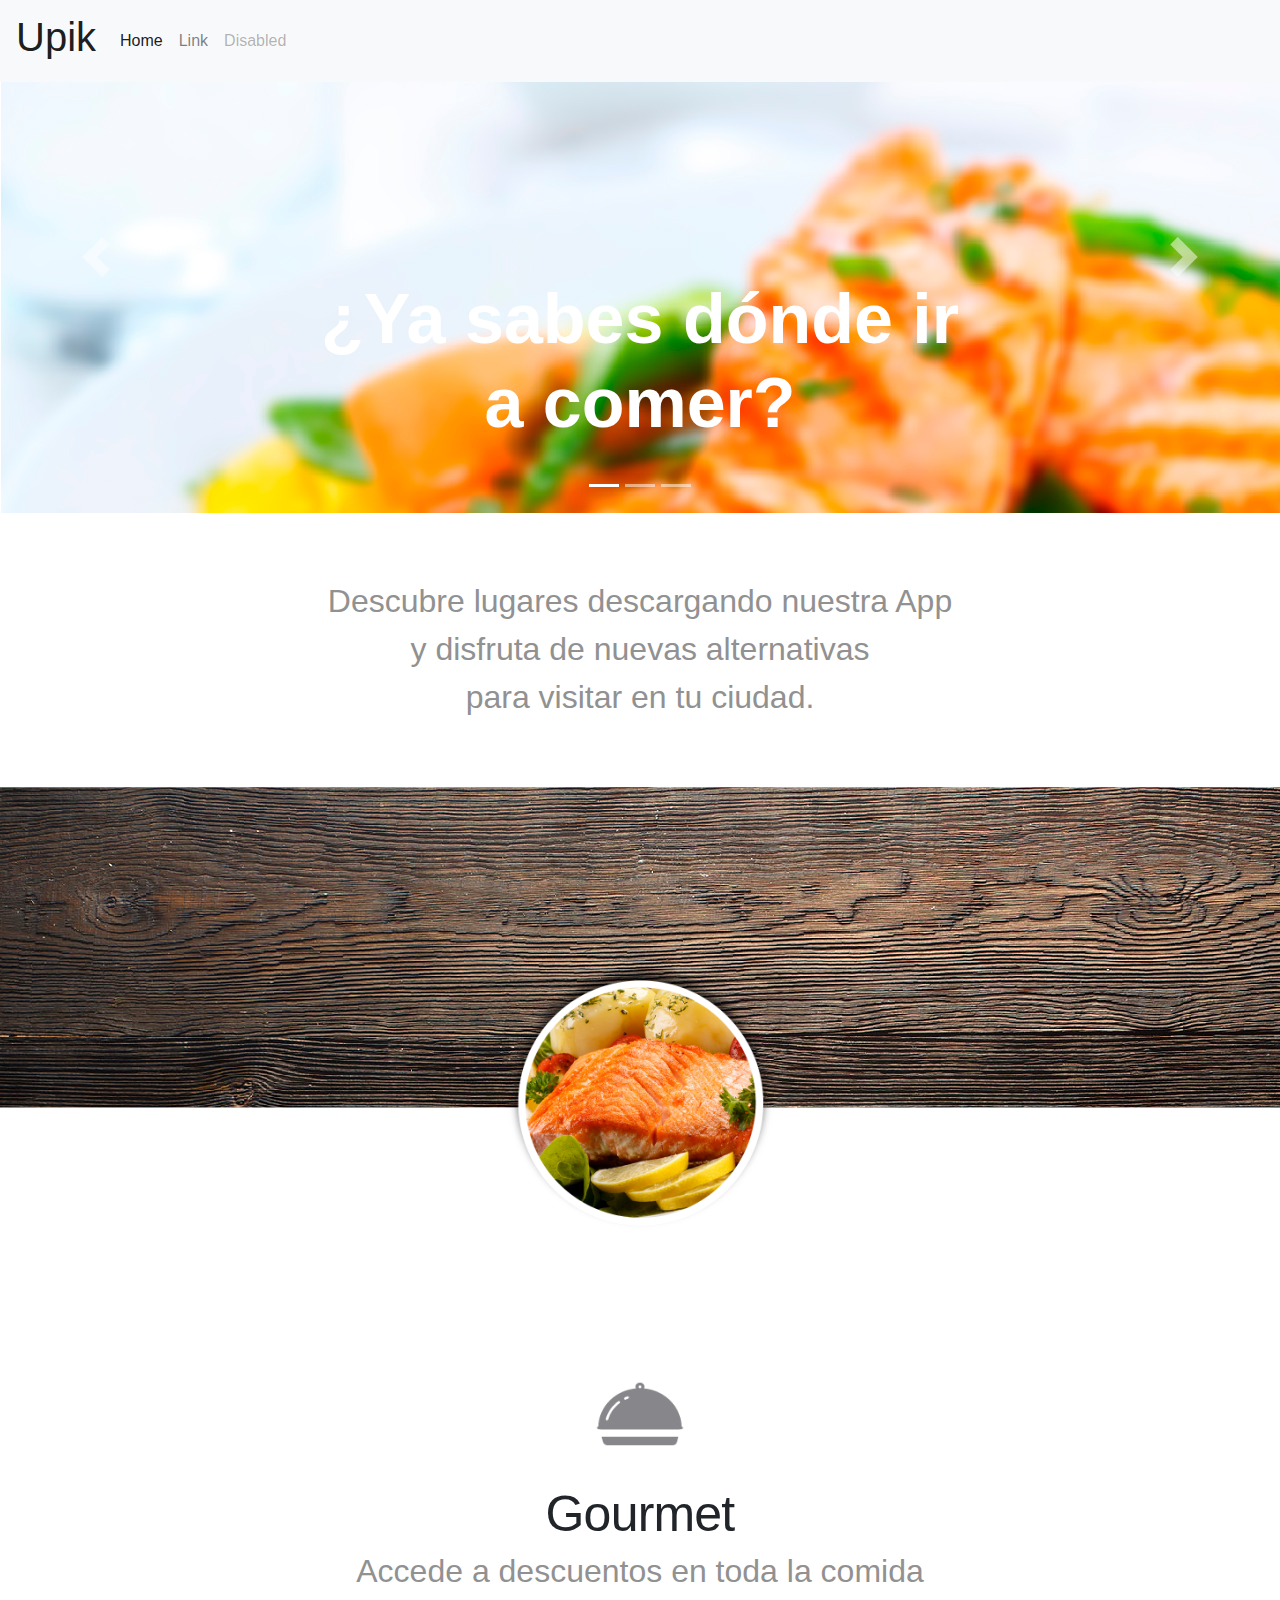
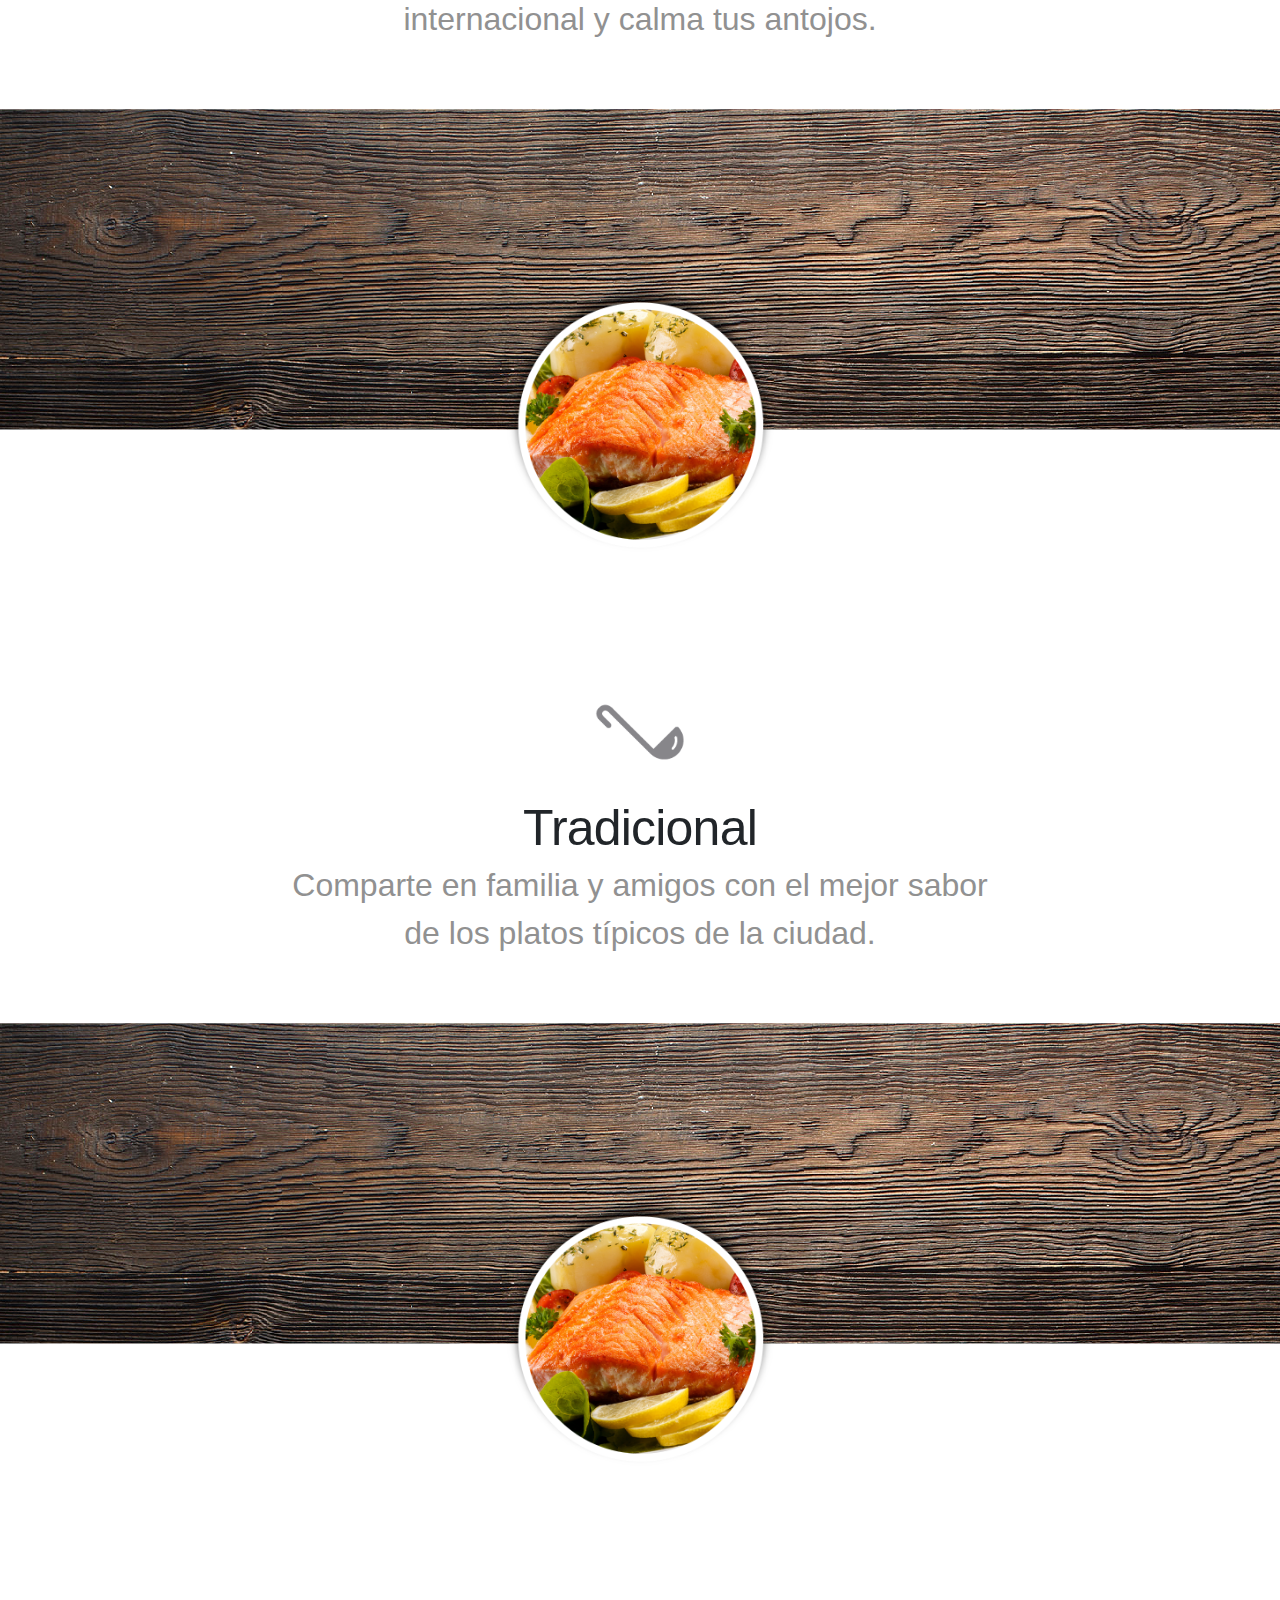
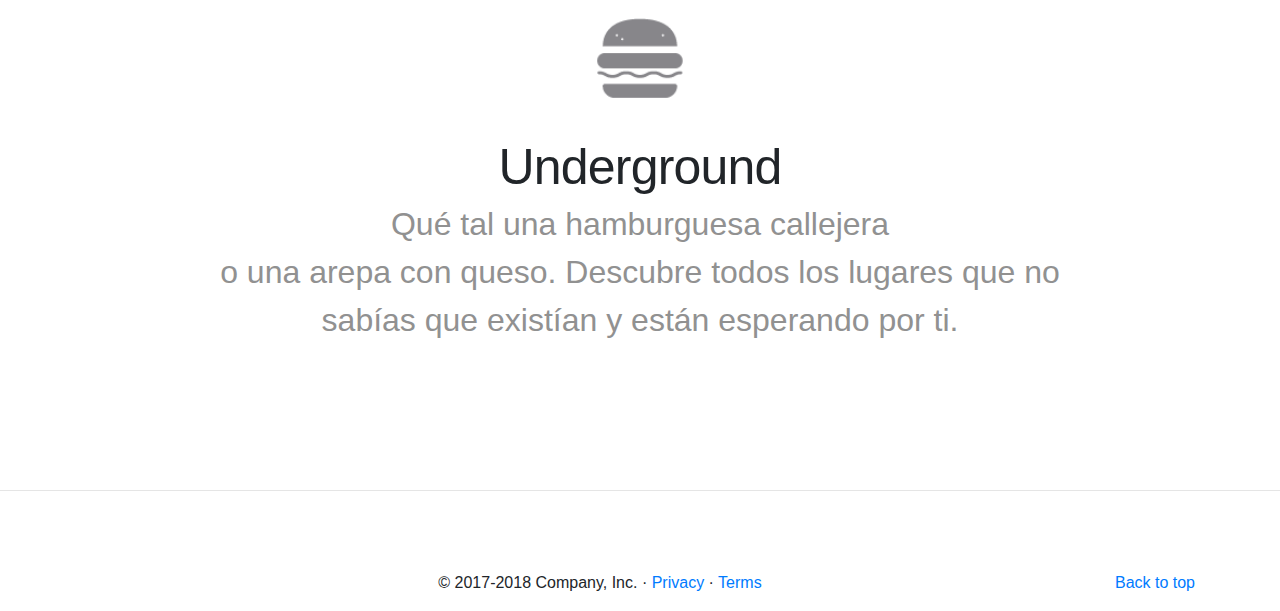
==== commit 5919d1ed: "title - description" ====
--- a/index.html
+++ b/index.html
@@ -14,7 +14,8 @@
 
   <div id="root">
     <div class="App">
-      <div>
+
+      <div> <!-- NAVBAR -->
         <nav class="navbar navbar-expand-md navbar-light fixed-top bg-light"><a class="navbar-brand" href="#">
             <h1>Upik</h1>
           </a><button class="navbar-toggler" type="button" data-toggle="collapse" data-target="#navbarCollapse"
@@ -27,7 +28,7 @@
             </ul>
           </div>
         </nav>
-      </div>
+      </div> <!-- END NAVBAR -->
 
       <main role="main">
         <div>
@@ -51,32 +52,39 @@
                   class="sr-only">Next</span></a>
             </div>
           </div>
-          <div class="content">
-            <div class="container">
-              <h1 class="section-title">¿Ya sabes dónde ir a comer?</h1>
+        </div>
+
+        <div class="container">
+          <div class="row" >
+            <div class="col-md-12" style="margin-top: -300px; margin-bottom: 100px;">
+              <h1 class="section-title">¿Ya sabes dónde ir <br>a comer?</h1>
             </div>
-            <p class="section-description">Descubre lugares descargando nuestra App <br>
-              y disfruta de nuevas alternativas <br>
-              para visitar en tu ciudad.
-            </p>
+            <div class="col-md-12" style="margin-bottom: 50px;">
+                <p class="section-description">Descubre lugares descargando nuestra App <br>
+                  y disfruta de nuevas alternativas <br>
+                  para visitar en tu ciudad.
+                </p>
+            </div>
           </div>
-        </div>
-        <div style="margin-top: 500px;">
-          <div class="row featurette">
+          </div>
+
+        <div> <!-- FEAUTRES -->
+          <div class="row featurette"> <!-- FIRST FEAUTRES -->
             <div class="col-md-12"><img class="banner-bg " src="./Upik_files/nav_1_1600.jpg" alt="Generic placeholder image"><img
                 class="layer-img img-fluid mx-auto" src="./Upik_files/nav_content_1_1600.png" alt="Generic placeholder image"></div>
-            <div class="container"><img class="detail-img img-fluid" src="./Upik_files/nav_item_content_1_1600.png" alt=""></div>
+            <div class="container"><img class="detail-img img-fluid" src="./img/prop pagina-24.png" alt=""></div>
             <div class="container  clean-bottom">
               <div class="col-md-12">
                 <h2 class="featurette-heading">Gourmet</h2>
                 <p class="lead section-description">Accede a descuentos en toda la comida <br> internacional y calma tus antojos. </p>
               </div>
             </div>
-          </div>
-          <div class="row featurette">
+          </div>  <!-- END FIRST FEAUTRES -->
+
+          <div class="row featurette"> <!-- SECOND FEAUTRES -->
             <div class="col-md-12"><img class="banner-bg " src="./Upik_files/nav_1_1600.jpg" alt="Generic placeholder image"><img
                 class="layer-img img-fluid mx-auto" src="./Upik_files/nav_content_1_1600.png" alt="Generic placeholder image"></div>
-            <div class="container"><img class="detail-img img-fluid" src="./Upik_files/nav_item_content_1_1600.png" alt=""></div>
+            <div class="container"><img class="detail-img img-fluid" src="./img/prop pagina-26.png" alt=""></div>
             <div class="container  clean-bottom">
               <div class="col-md-12">
                 <h2 class="featurette-heading">Tradicional</h2>
@@ -84,32 +92,35 @@
                     </p>
               </div>
             </div>
-          </div>
-          <div class="row featurette">
+          </div> <!-- END SECOND FEAUTRES -->
+
+          <div class="row featurette"> <!-- THIRD FEAUTRES -->
             <div class="col-md-12"><img class="banner-bg" src="./Upik_files/nav_1_1600.jpg" alt="Generic placeholder image"><img
                 class="layer-img img-fluid mx-auto" src="./Upik_files/nav_content_1_1600.png" alt="Generic placeholder image"></div>
-            <div class="container"><img class="detail-img img-fluid" src="./Upik_files/nav_item_content_1_1600.png" alt=""></div>
+            <div class="container"><img class="detail-img img-fluid" src="./img/prop pagina-27.png" alt=""></div>
             <div class="container clean-bottom">
               <div class="col-md-12">
                 <h2 class="featurette-heading">Underground</h2>
-                <p class="lead section-description">Qué tal una hamburguesa callejera <br> 
-                    o una arepa con queso. Descubre todos los lugares que no <br>
-                    sabías que existían y están esperando por ti.
+                <p class="lead section-description">Qué tal una hamburguesa callejera <br> o una arepa con queso. Descubre todos los lugares que no <br> sabías que existían y están esperando por ti.
                     </p>
               </div>
             </div>
-          </div>
+          </div> <!-- END SECOND FEAUTRES -->
+
         </div>
+
         <hr class="featurette-divider">
-        <div>
+
+        <div> <!-- FOOTER -->
           <footer class="container">
             <p class="float-right"><a href="#">Back to top</a></p>
             <p>© 2017-2018 Company, Inc. · <a href="#">Privacy</a> · <a href="#">Terms</a></p>
           </footer>
         </div>
+
       </main>
-    </div>
-  </div>
+    </div> <!-- END APP -->
+  </div> <!-- END ROOT -->
 
 </body>
 
--- a/css/styles.css
+++ b/css/styles.css
@@ -6135,7 +6135,8 @@
     color: #fff;
     text-decoration: none;
     outline: 0;
-    opacity: .9;
+    opacity: .3;
+    background-color: #000;
   }
   
   .carousel-control-prev {
@@ -6149,8 +6150,8 @@
   .carousel-control-prev-icon,
   .carousel-control-next-icon {
     display: inline-block;
-    width: 20px;
-    height: 20px;
+    width: 40px;
+    height: 40px;
     background: transparent no-repeat center center;
     background-size: 100% 100%;
   }
@@ -9215,14 +9216,12 @@
 }
 
 h1.section-title{
-    color: #000;
+    color: #ffffff;
     font-family: Arial, Helvetica, sans-serif;
-    font-size: 90pts;
+    font-size: 70px;
     font-weight: bold;
-    margin: -300px;
     text-shadow: #000;
     text-align: center;
-    z-index: 100;
 }
 
 p.section-description{
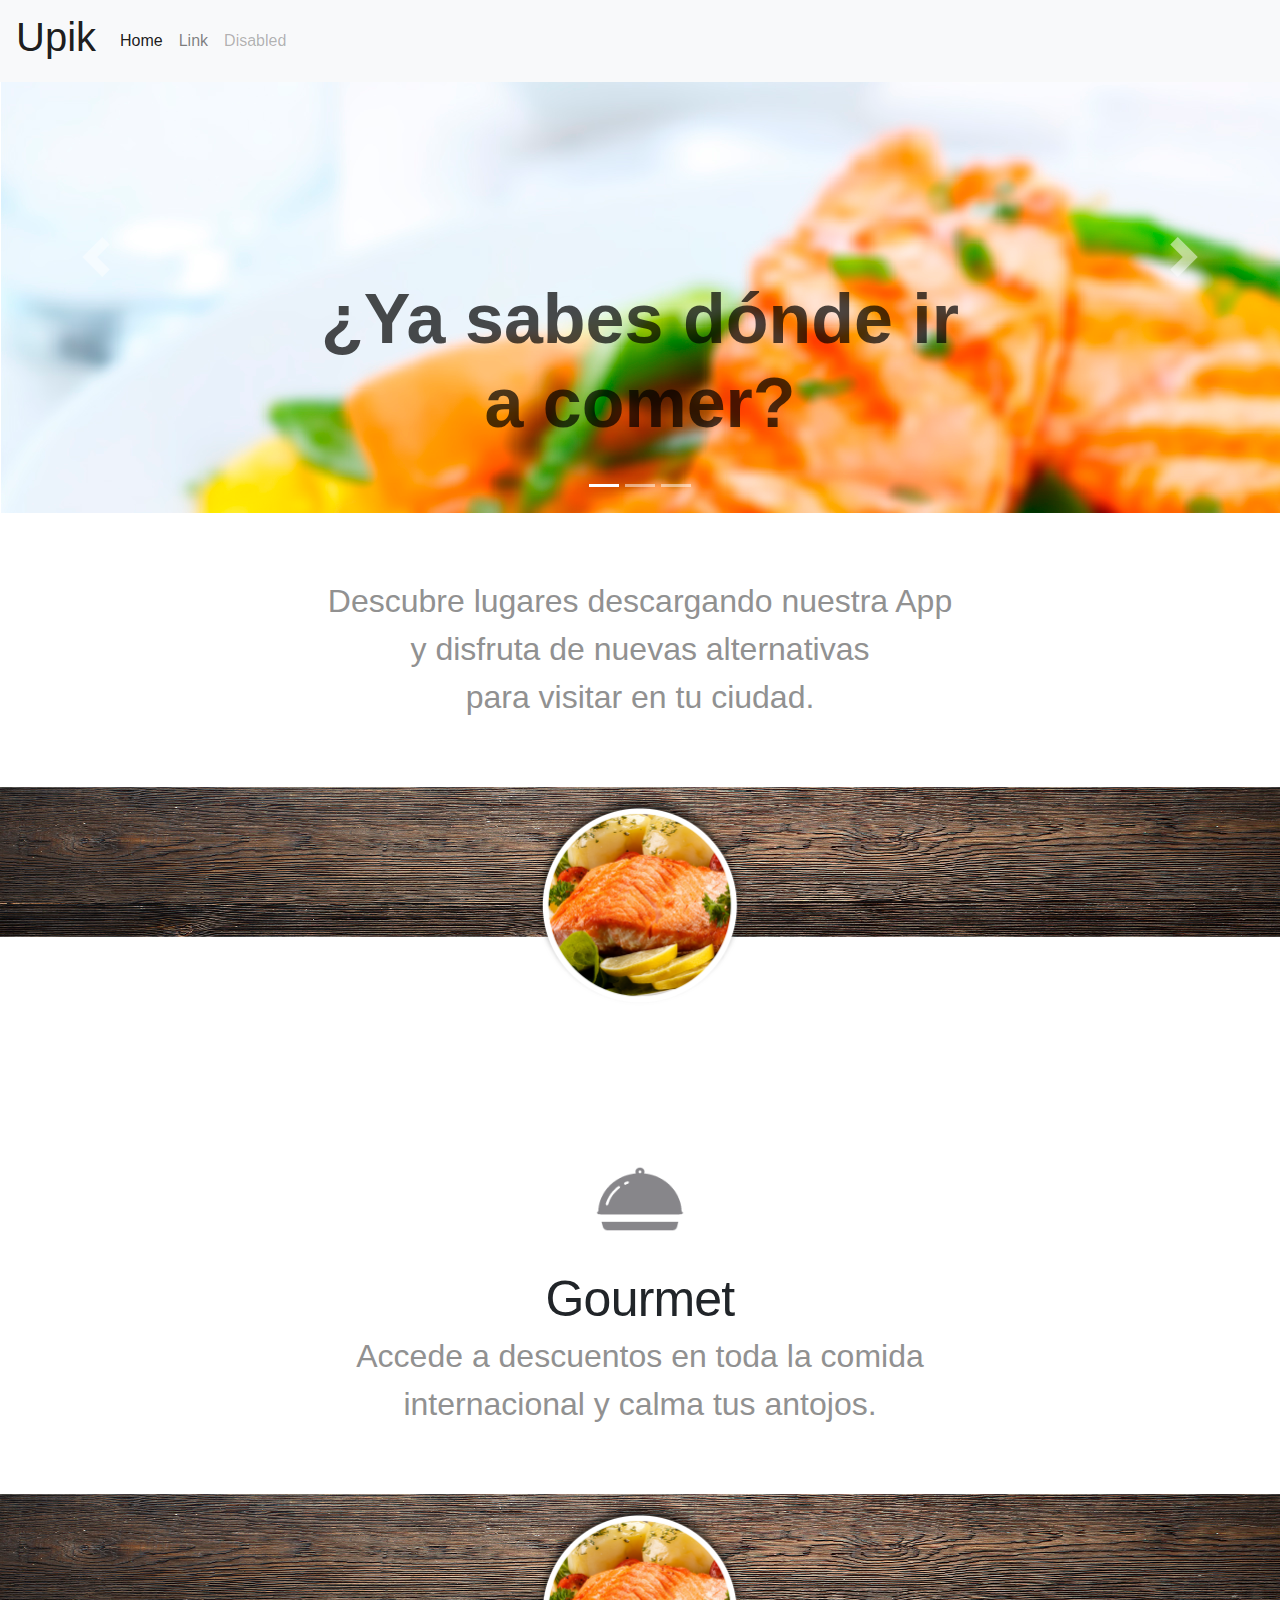
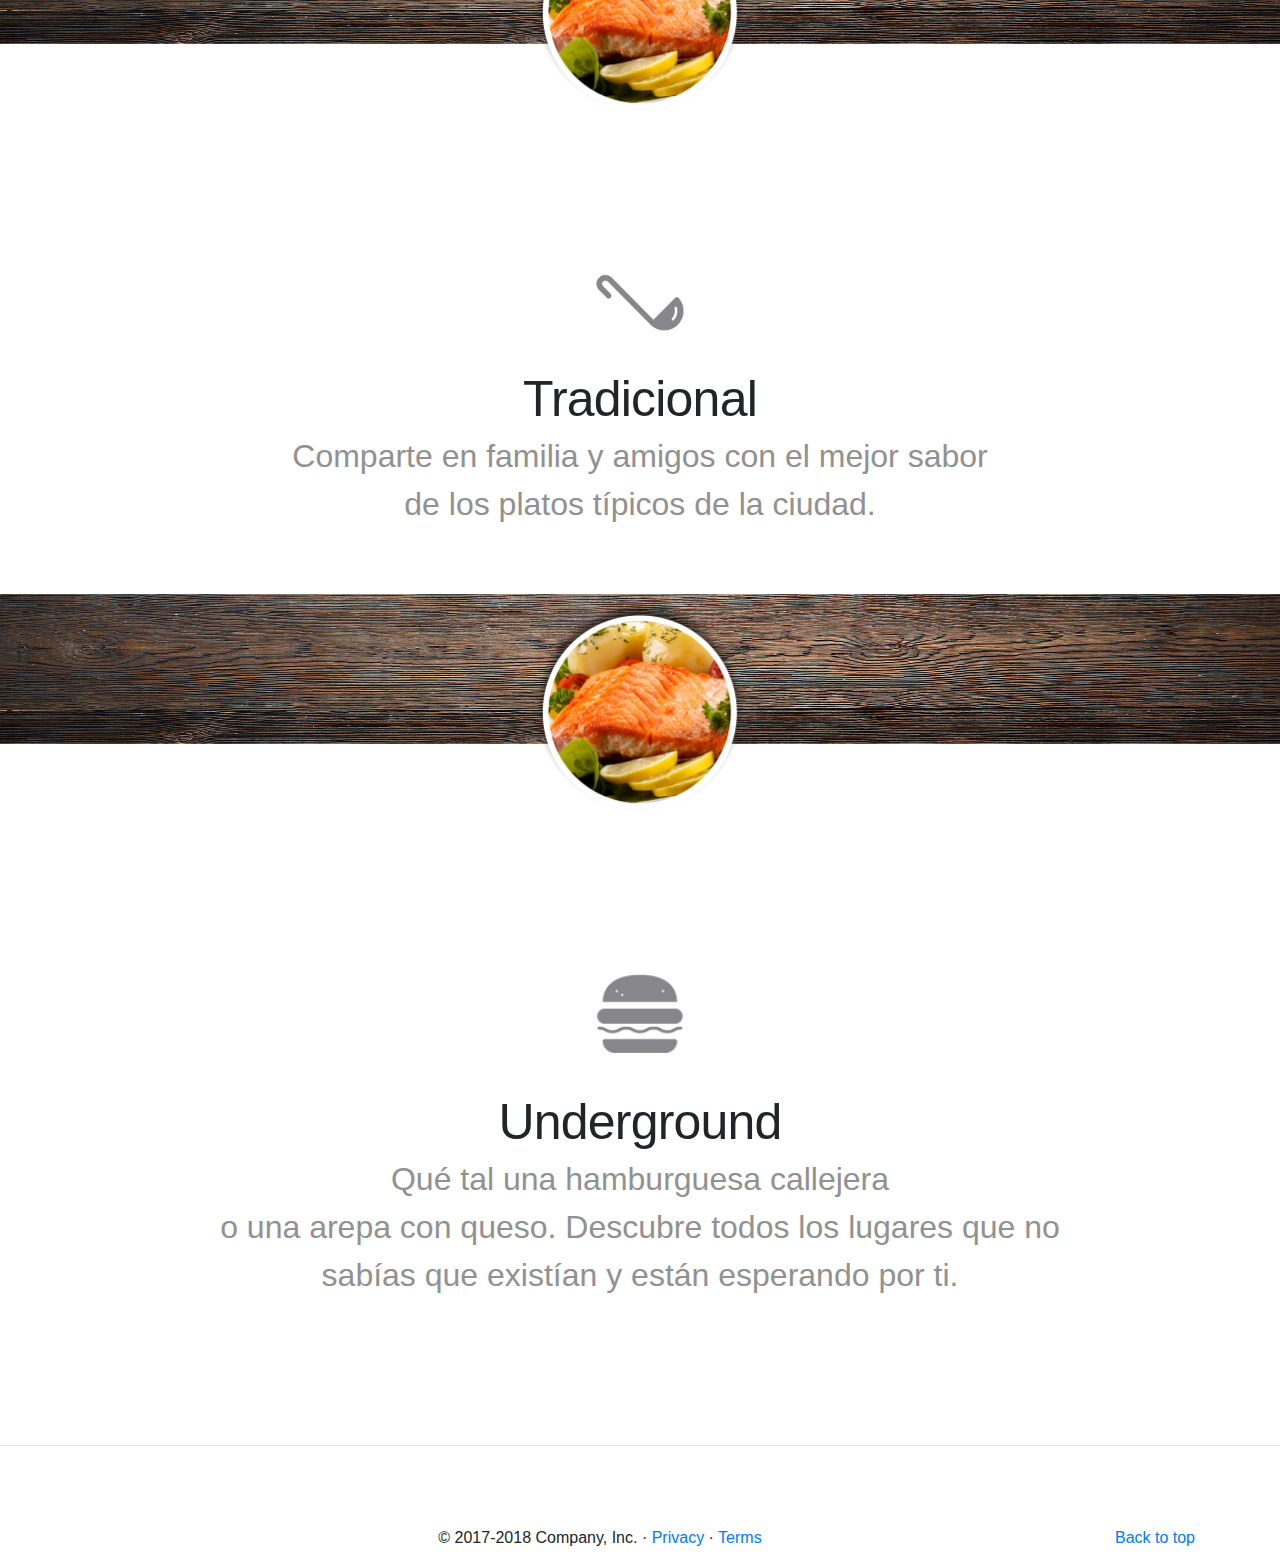
==== commit 717e130a: "change color title slide 1" ====
--- a/index.html
+++ b/index.html
@@ -70,8 +70,8 @@
 
         <div> <!-- FEAUTRES -->
           <div class="row featurette"> <!-- FIRST FEAUTRES -->
-            <div class="col-md-12"><img class="banner-bg " src="./Upik_files/nav_1_1600.jpg" alt="Generic placeholder image"><img
-                class="layer-img img-fluid mx-auto" src="./Upik_files/nav_content_1_1600.png" alt="Generic placeholder image"></div>
+            <div class="col-md-12"><img class="banner-bg " src="./img/prop pagina-17.jpg" alt="Generic placeholder image" width="100%" height="150"><img
+                class="layer-img img-fluid mx-auto" src="./img/prop pagina-25.png" alt="Generic placeholder image"></div>
             <div class="container"><img class="detail-img img-fluid" src="./img/prop pagina-24.png" alt=""></div>
             <div class="container  clean-bottom">
               <div class="col-md-12">
@@ -82,8 +82,8 @@
           </div>  <!-- END FIRST FEAUTRES -->
 
           <div class="row featurette"> <!-- SECOND FEAUTRES -->
-            <div class="col-md-12"><img class="banner-bg " src="./Upik_files/nav_1_1600.jpg" alt="Generic placeholder image"><img
-                class="layer-img img-fluid mx-auto" src="./Upik_files/nav_content_1_1600.png" alt="Generic placeholder image"></div>
+            <div class="col-md-12"><img class="banner-bg " src="./img/prop pagina-17.jpg" alt="Generic placeholder image" width="100%" height="150"><img
+                class="layer-img img-fluid mx-auto" src="./img/prop pagina-25.png" alt="Generic placeholder image"></div>
             <div class="container"><img class="detail-img img-fluid" src="./img/prop pagina-26.png" alt=""></div>
             <div class="container  clean-bottom">
               <div class="col-md-12">
@@ -95,8 +95,8 @@
           </div> <!-- END SECOND FEAUTRES -->
 
           <div class="row featurette"> <!-- THIRD FEAUTRES -->
-            <div class="col-md-12"><img class="banner-bg" src="./Upik_files/nav_1_1600.jpg" alt="Generic placeholder image"><img
-                class="layer-img img-fluid mx-auto" src="./Upik_files/nav_content_1_1600.png" alt="Generic placeholder image"></div>
+            <div class="col-md-12"><img class="banner-bg" src="./img/prop pagina-17.jpg" alt="Generic placeholder image" width="100%" height="150"><img
+                class="layer-img img-fluid mx-auto" src="./img/prop pagina-25.png" alt="Generic placeholder image"></div>
             <div class="container"><img class="detail-img img-fluid" src="./img/prop pagina-27.png" alt=""></div>
             <div class="container clean-bottom">
               <div class="col-md-12">
--- a/css/styles.css
+++ b/css/styles.css
@@ -9216,12 +9216,13 @@
 }
 
 h1.section-title{
-    color: #ffffff;
+    color: #000000;
     font-family: Arial, Helvetica, sans-serif;
     font-size: 70px;
     font-weight: bold;
     text-shadow: #000;
     text-align: center;
+    opacity: 0.7;
 }
 
 p.section-description{
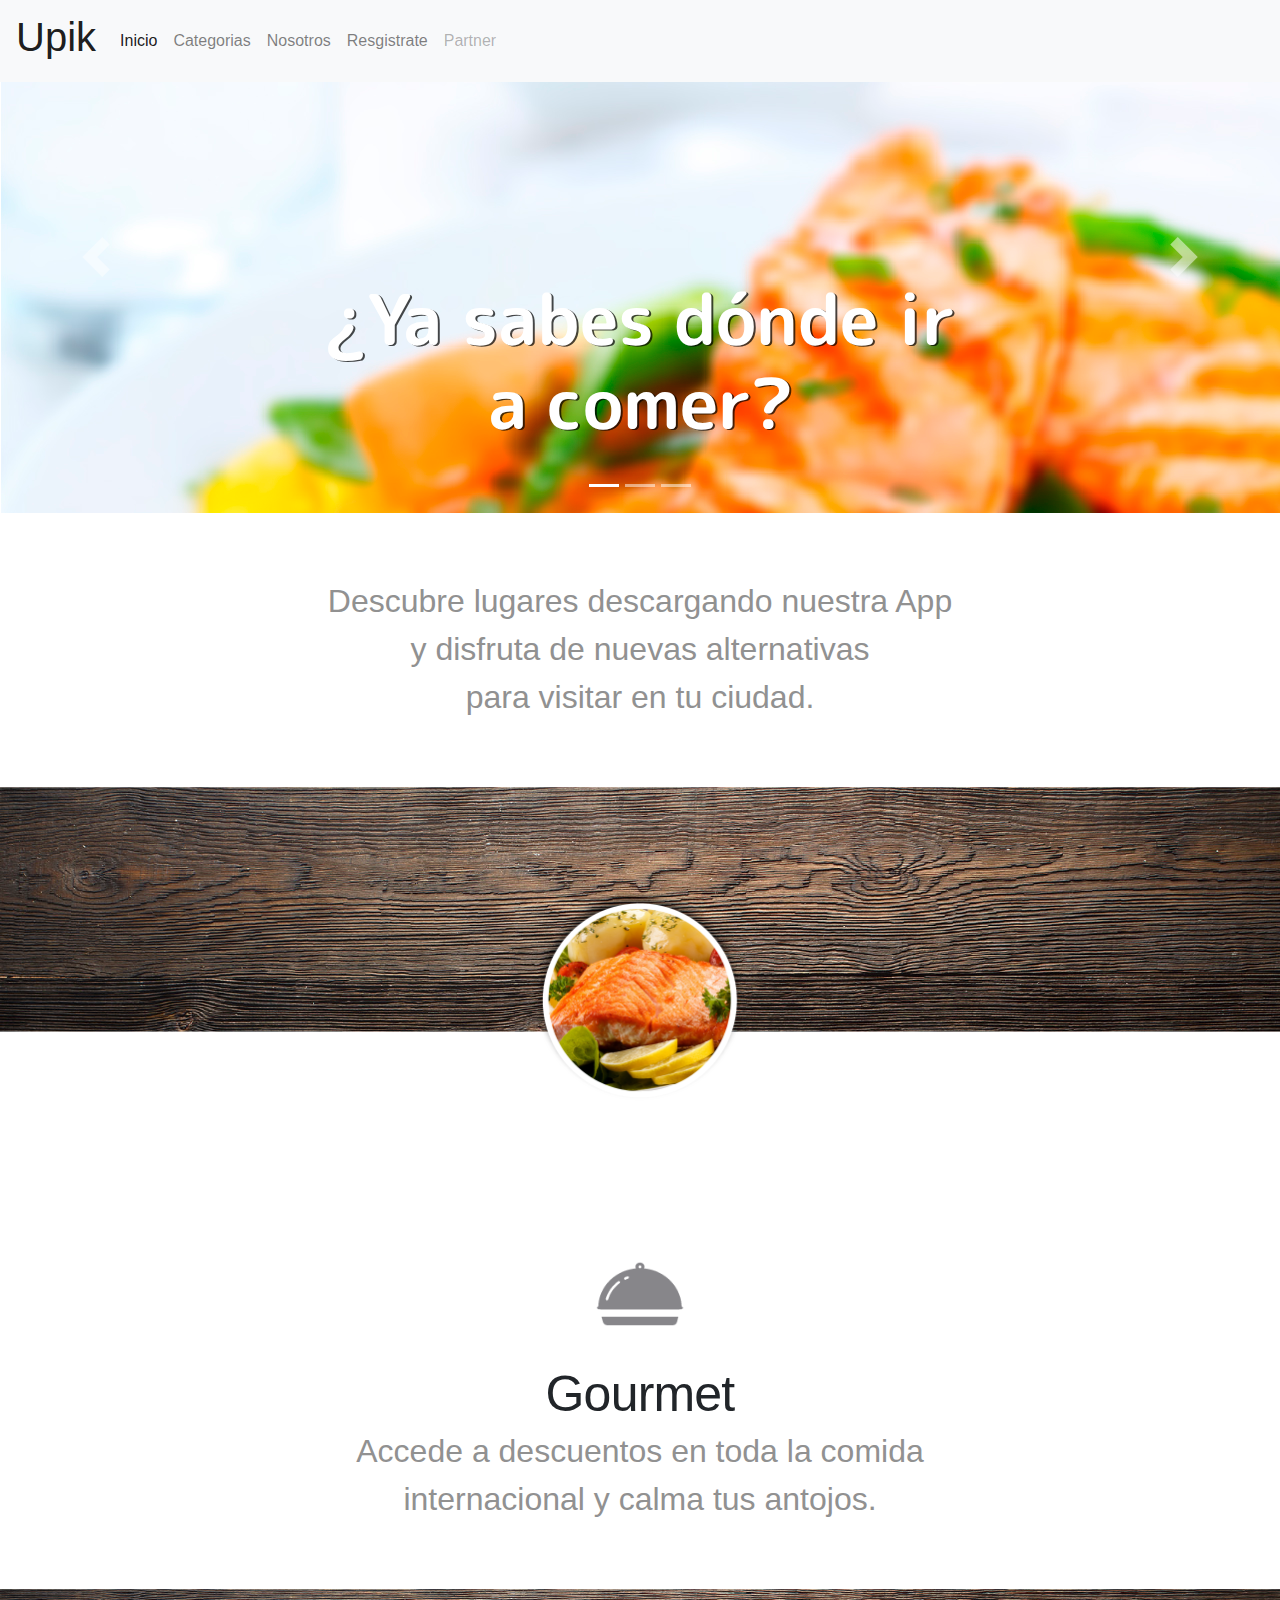
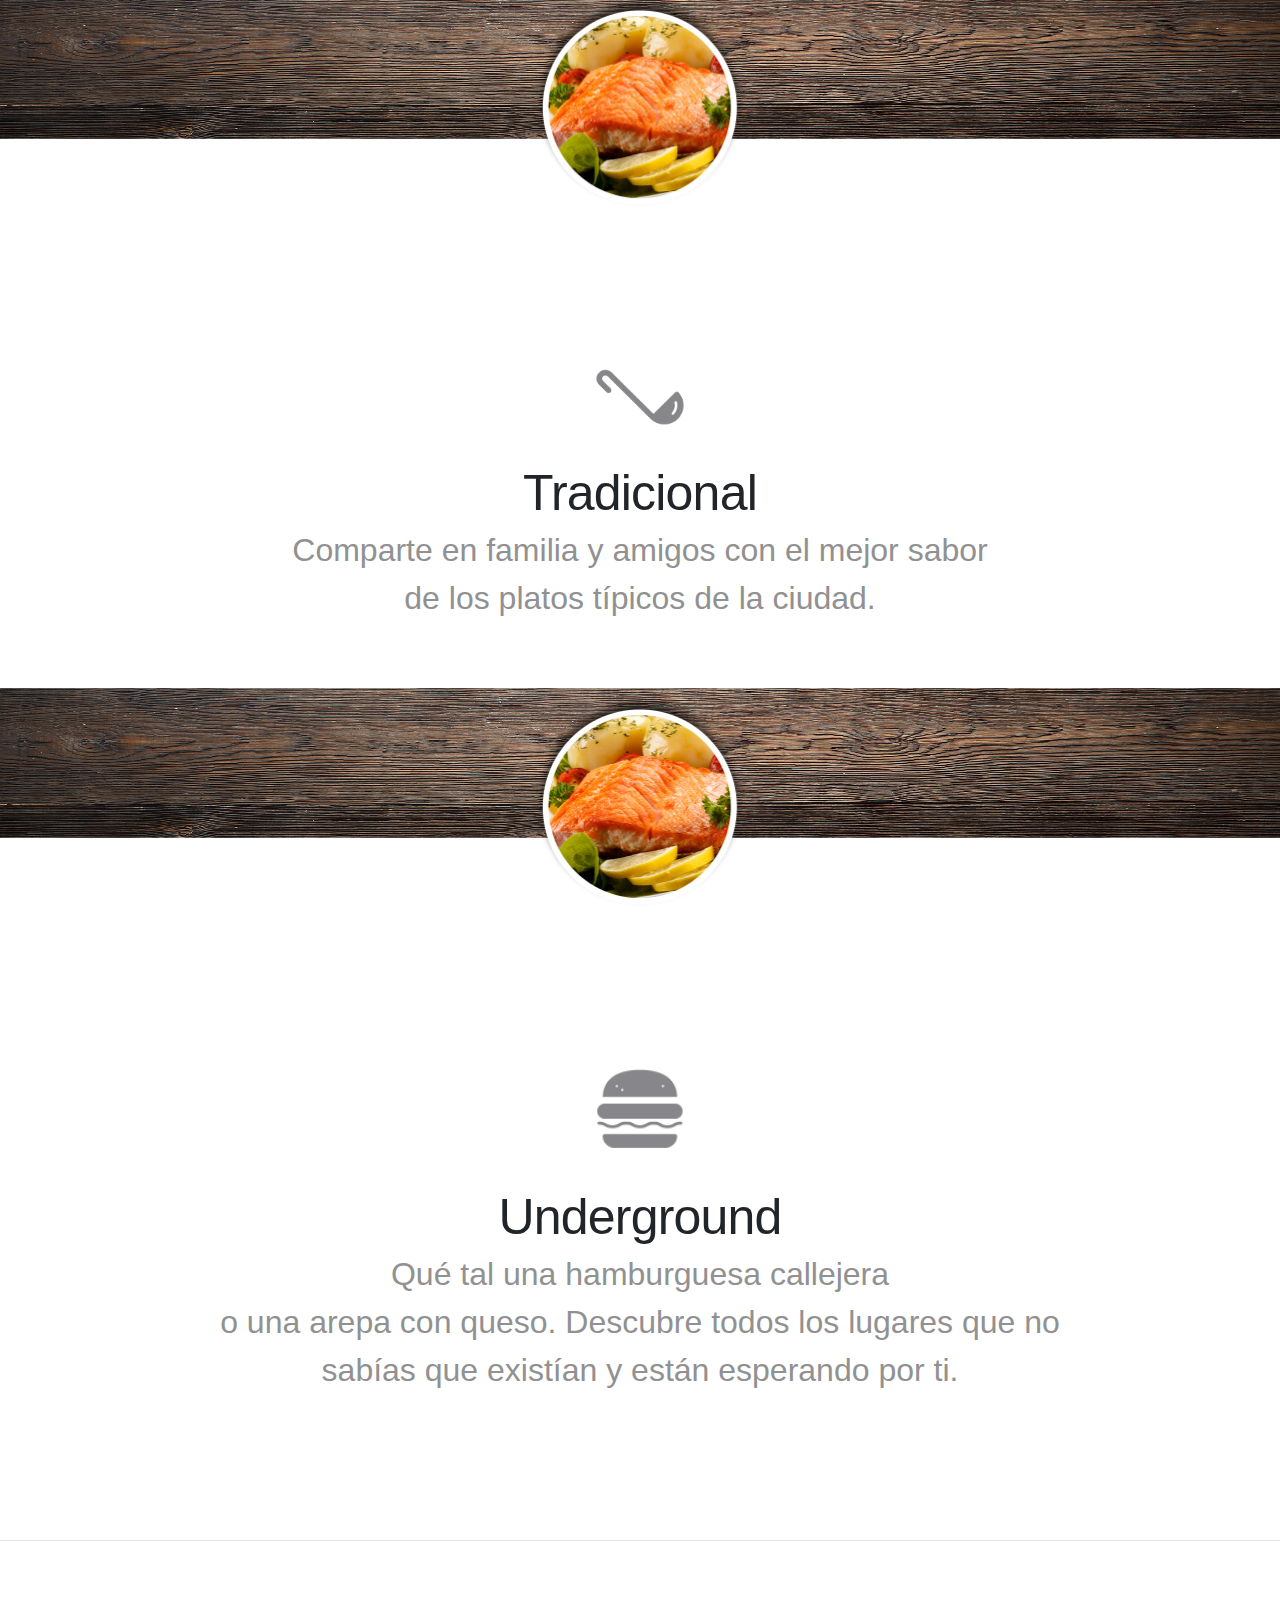
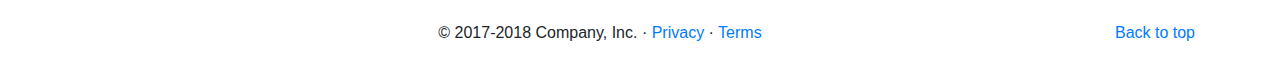
==== commit bef45b5f: "change h1 title font" ====
--- a/index.html
+++ b/index.html
@@ -6,7 +6,9 @@
   <meta http-equiv="Content-Type" content="text/html; charset=UTF-8">
   <meta name="viewport" content="width=device-width, initial-scale=1, shrink-to-fit=no">
   <meta name="theme-color" content="#000000">
+  <link rel="stylesheet" type="text/css" href="css/normalize.css">
   <link rel="stylesheet" type="text/css" href="css/styles.css">
+  <link href="https://fonts.googleapis.com/css?family=M+PLUS+Rounded+1c" rel="stylesheet">
   <title>Upik</title>
 </head>
 
@@ -22,9 +24,11 @@
             aria-controls="navbarCollapse" aria-expanded="false" aria-label="Toggle navigation"><span class="navbar-toggler-icon"></span></button>
           <div class="collapse navbar-collapse" id="navbarCollapse">
             <ul class="navbar-nav mr-auto">
-              <li class="nav-item active"><a class="nav-link" href="#">Home <span class="sr-only">(current)</span></a></li>
-              <li class="nav-item"><a class="nav-link" href="#">Link</a></li>
-              <li class="nav-item"><a class="nav-link disabled" href="#">Disabled</a></li>
+              <li class="nav-item active"><a class="nav-link" href="#">Inicio <span class="sr-only">(current)</span></a></li>
+              <li class="nav-item"><a class="nav-link" href="#">Categorias</a></li>
+              <li class="nav-item"><a class="nav-link" href="#">Nosotros</a></li>
+              <li class="nav-item"><a class="nav-link" href="#">Resgistrate</a></li>
+              <li class="nav-item"><a class="nav-link disabled" href="#">Partner</a></li>
             </ul>
           </div>
         </nav>
@@ -70,7 +74,7 @@
 
         <div> <!-- FEAUTRES -->
           <div class="row featurette"> <!-- FIRST FEAUTRES -->
-            <div class="col-md-12"><img class="banner-bg " src="./img/prop pagina-17.jpg" alt="Generic placeholder image" width="100%" height="150"><img
+            <div class="col-md-12"><img class="banner-bg " src="./img/prop pagina-17.jpg" alt="Generic placeholder image" width="100%"><img
                 class="layer-img img-fluid mx-auto" src="./img/prop pagina-25.png" alt="Generic placeholder image"></div>
             <div class="container"><img class="detail-img img-fluid" src="./img/prop pagina-24.png" alt=""></div>
             <div class="container  clean-bottom">
--- a/css/styles.css
+++ b/css/styles.css
@@ -9216,13 +9216,12 @@
 }
 
 h1.section-title{
-    color: #000000;
-    font-family: Arial, Helvetica, sans-serif;
+    color: #fff;
+    font-family: 'M PLUS Rounded 1c', sans-serif;
     font-size: 70px;
     font-weight: bold;
-    text-shadow: #000;
     text-align: center;
-    opacity: 0.7;
+    text-shadow: 2px 1px rgba(0, 0, 0, 0.719);
 }
 
 p.section-description{
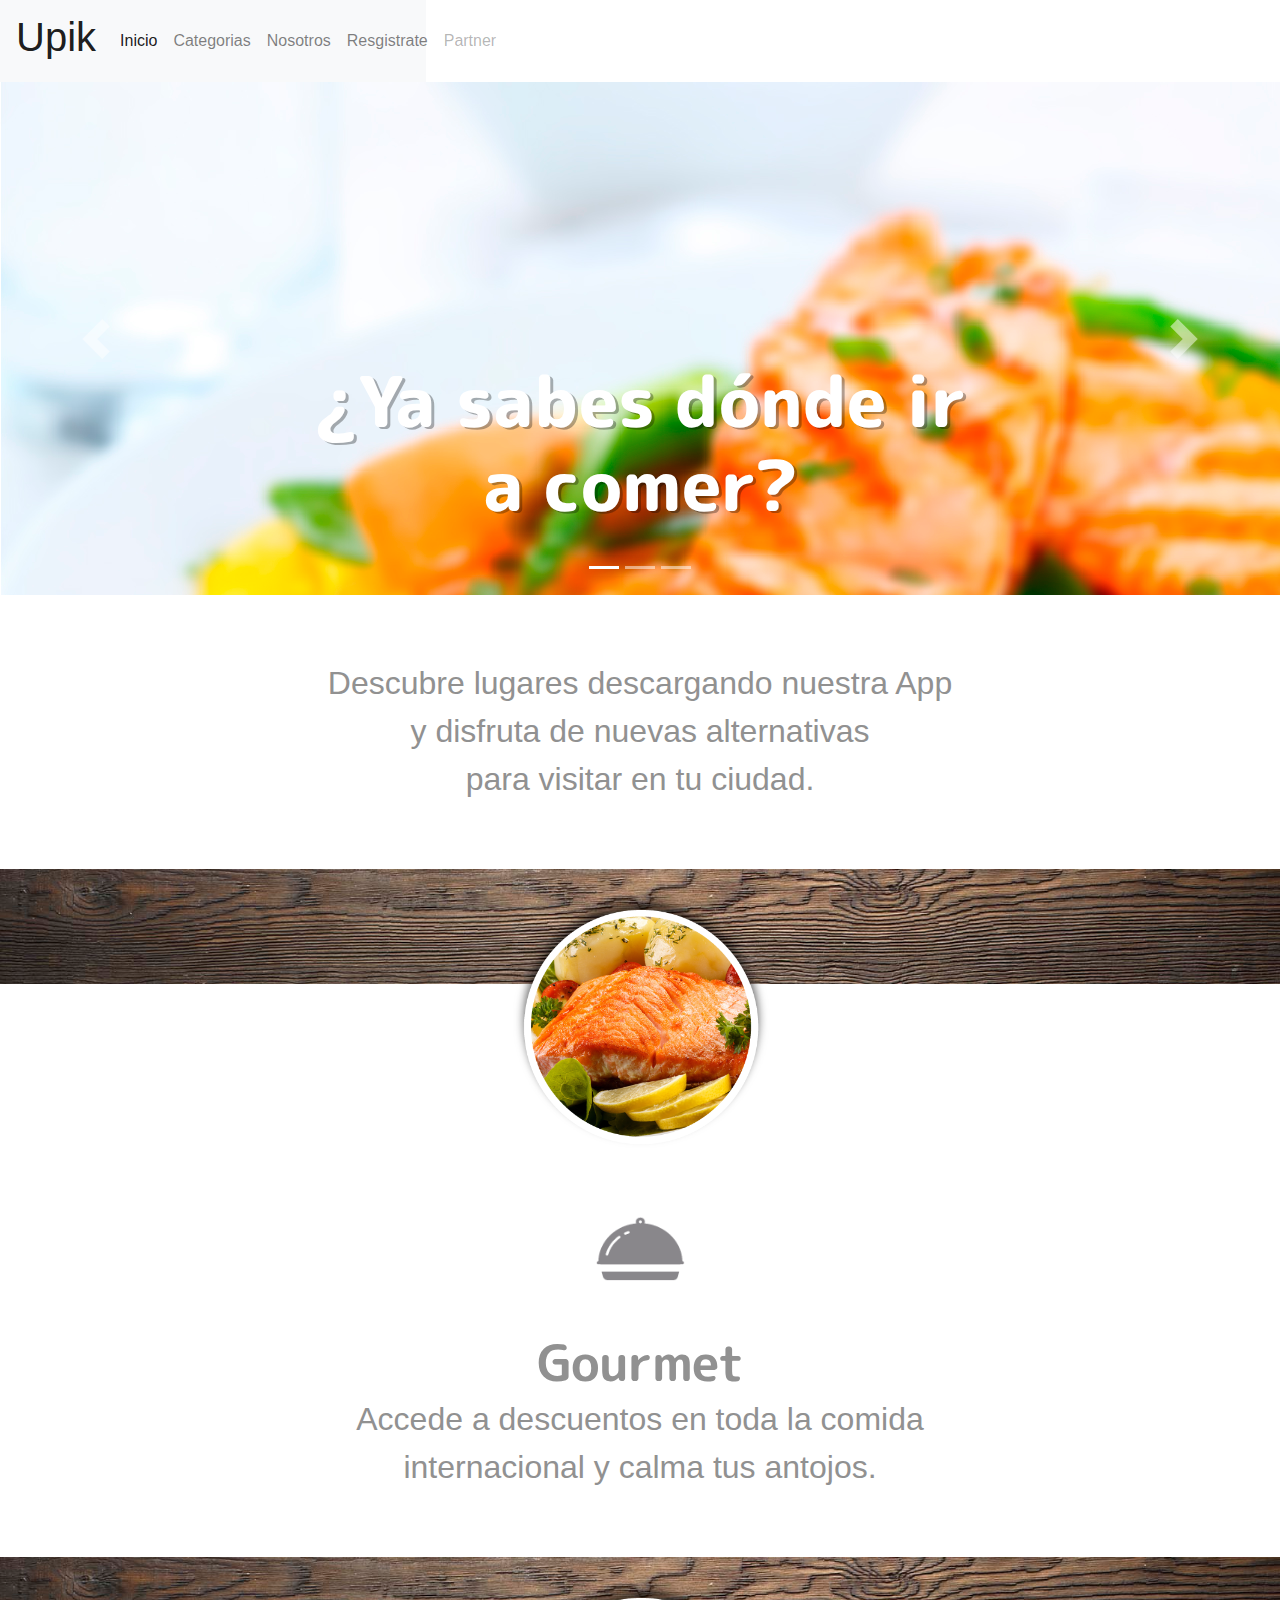
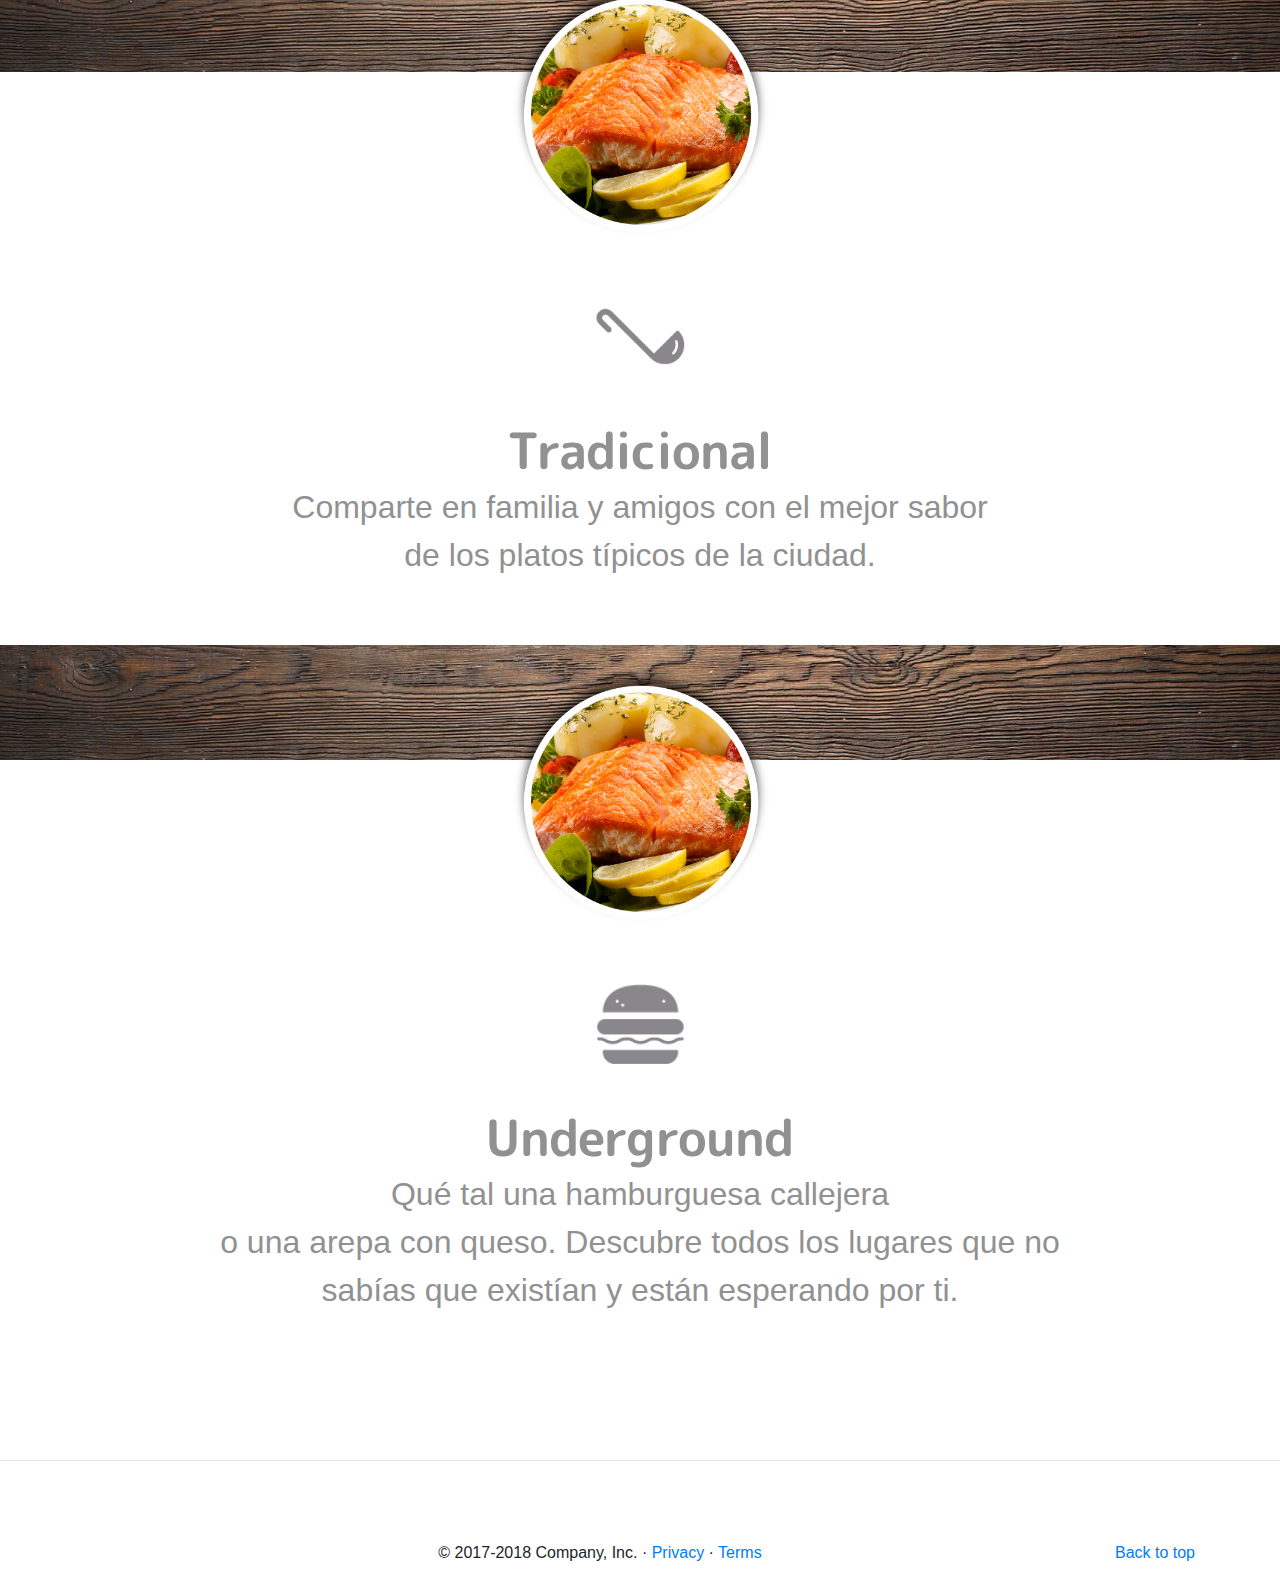
==== commit 337c5c65: "change pictures optimized" ====
--- a/index.html
+++ b/index.html
@@ -25,7 +25,7 @@
           <div class="collapse navbar-collapse" id="navbarCollapse">
             <ul class="navbar-nav mr-auto">
               <li class="nav-item active"><a class="nav-link" href="#">Inicio <span class="sr-only">(current)</span></a></li>
-              <li class="nav-item"><a class="nav-link" href="#">Categorias</a></li>
+              <li class="nav-item"><a class="nav-link" href="#feature-1">Categorias</a></li>
               <li class="nav-item"><a class="nav-link" href="#">Nosotros</a></li>
               <li class="nav-item"><a class="nav-link" href="#">Resgistrate</a></li>
               <li class="nav-item"><a class="nav-link disabled" href="#">Partner</a></li>
@@ -74,8 +74,8 @@
 
         <div> <!-- FEAUTRES -->
           <div class="row featurette"> <!-- FIRST FEAUTRES -->
-            <div class="col-md-12"><img class="banner-bg " src="./img/prop pagina-17.jpg" alt="Generic placeholder image" width="100%"><img
-                class="layer-img img-fluid mx-auto" src="./img/prop pagina-25.png" alt="Generic placeholder image"></div>
+            <div class="col-md-12" id="feature-1"><img class="banner-bg " src="./img/prop pagina-17.jpg" alt="Generic placeholder image" width="100%" ><img
+                class="layer-img img-fluid" src="./img/prop pagina-25.png" alt="Generic placeholder image"></div>
             <div class="container"><img class="detail-img img-fluid" src="./img/prop pagina-24.png" alt=""></div>
             <div class="container  clean-bottom">
               <div class="col-md-12">
@@ -86,8 +86,8 @@
           </div>  <!-- END FIRST FEAUTRES -->
 
           <div class="row featurette"> <!-- SECOND FEAUTRES -->
-            <div class="col-md-12"><img class="banner-bg " src="./img/prop pagina-17.jpg" alt="Generic placeholder image" width="100%" height="150"><img
-                class="layer-img img-fluid mx-auto" src="./img/prop pagina-25.png" alt="Generic placeholder image"></div>
+            <div class="col-md-12"><img class="banner-bg " src="./img/prop pagina-17.jpg" alt="Generic placeholder image" width="100%"><img
+                class="layer-img img-fluid" src="./img/prop pagina-25.png" alt="Generic placeholder image"></div>
             <div class="container"><img class="detail-img img-fluid" src="./img/prop pagina-26.png" alt=""></div>
             <div class="container  clean-bottom">
               <div class="col-md-12">
@@ -99,8 +99,8 @@
           </div> <!-- END SECOND FEAUTRES -->
 
           <div class="row featurette"> <!-- THIRD FEAUTRES -->
-            <div class="col-md-12"><img class="banner-bg" src="./img/prop pagina-17.jpg" alt="Generic placeholder image" width="100%" height="150"><img
-                class="layer-img img-fluid mx-auto" src="./img/prop pagina-25.png" alt="Generic placeholder image"></div>
+            <div class="col-md-12"><img class="banner-bg" src="./img/prop pagina-17.jpg" alt="Generic placeholder image" width="100%"><img
+                class="layer-img img-fluid" src="./img/prop pagina-25.png" alt="Generic placeholder image"></div>
             <div class="container"><img class="detail-img img-fluid" src="./img/prop pagina-27.png" alt=""></div>
             <div class="container clean-bottom">
               <div class="col-md-12">
--- a/css/styles.css
+++ b/css/styles.css
@@ -121,7 +121,7 @@
   }
   
   .detail-img {
-    margin-top: 50px;
+    /*margin-top: 50px;*/
     margin-bottom: -70px;
     width: 90px;
   }
@@ -138,8 +138,9 @@
   }
   
   .layer-img {
-    margin-top: -150px;
-    margin-bottom: 100px;
+    margin-top: -100px;
+    margin-bottom: 50px;
+    margin-left: 3px;
     width:280px;
   }</style><style type="text/css">/*!
    * Bootstrap v4.1.1 (https://getbootstrap.com/)
@@ -4138,6 +4139,7 @@
     -ms-flex-pack: justify;
     justify-content: space-between;
     padding: 0.5rem 1rem;
+    width: 33.3%;
   }
   
   .navbar > .container,
@@ -4167,6 +4169,7 @@
   }
   
   .navbar-nav {
+
     display: -ms-flexbox;
     display: flex;
     -ms-flex-direction: column;
@@ -4182,6 +4185,7 @@
   }
   
   .navbar-nav .dropdown-menu {
+    display: block;
     position: static;
     float: none;
   }
@@ -7503,13 +7507,13 @@
     position: sticky !important;
   }
   
-  .fixed-top {
+  /*.fixed-top {
     position: fixed;
     top: 0;
     right: 0;
     left: 0;
     z-index: 1030;
-  }
+  }*/
   
   .fixed-bottom {
     position: fixed;
@@ -9219,9 +9223,9 @@
     color: #fff;
     font-family: 'M PLUS Rounded 1c', sans-serif;
     font-size: 70px;
-    font-weight: bold;
+    font-weight: 800;
     text-align: center;
-    text-shadow: 2px 1px rgba(0, 0, 0, 0.719);
+    text-shadow: 3px 2px rgba(0, 0, 0, 0.305);
 }
 
 p.section-description{
@@ -9231,4 +9235,10 @@
     z-index: 100;
 }
 
+h2.featurette-heading {
+  color: #919191;
+  font-family: 'M PLUS Rounded 1c', sans-serif;
+  font-weight: bold;
+}
 
+
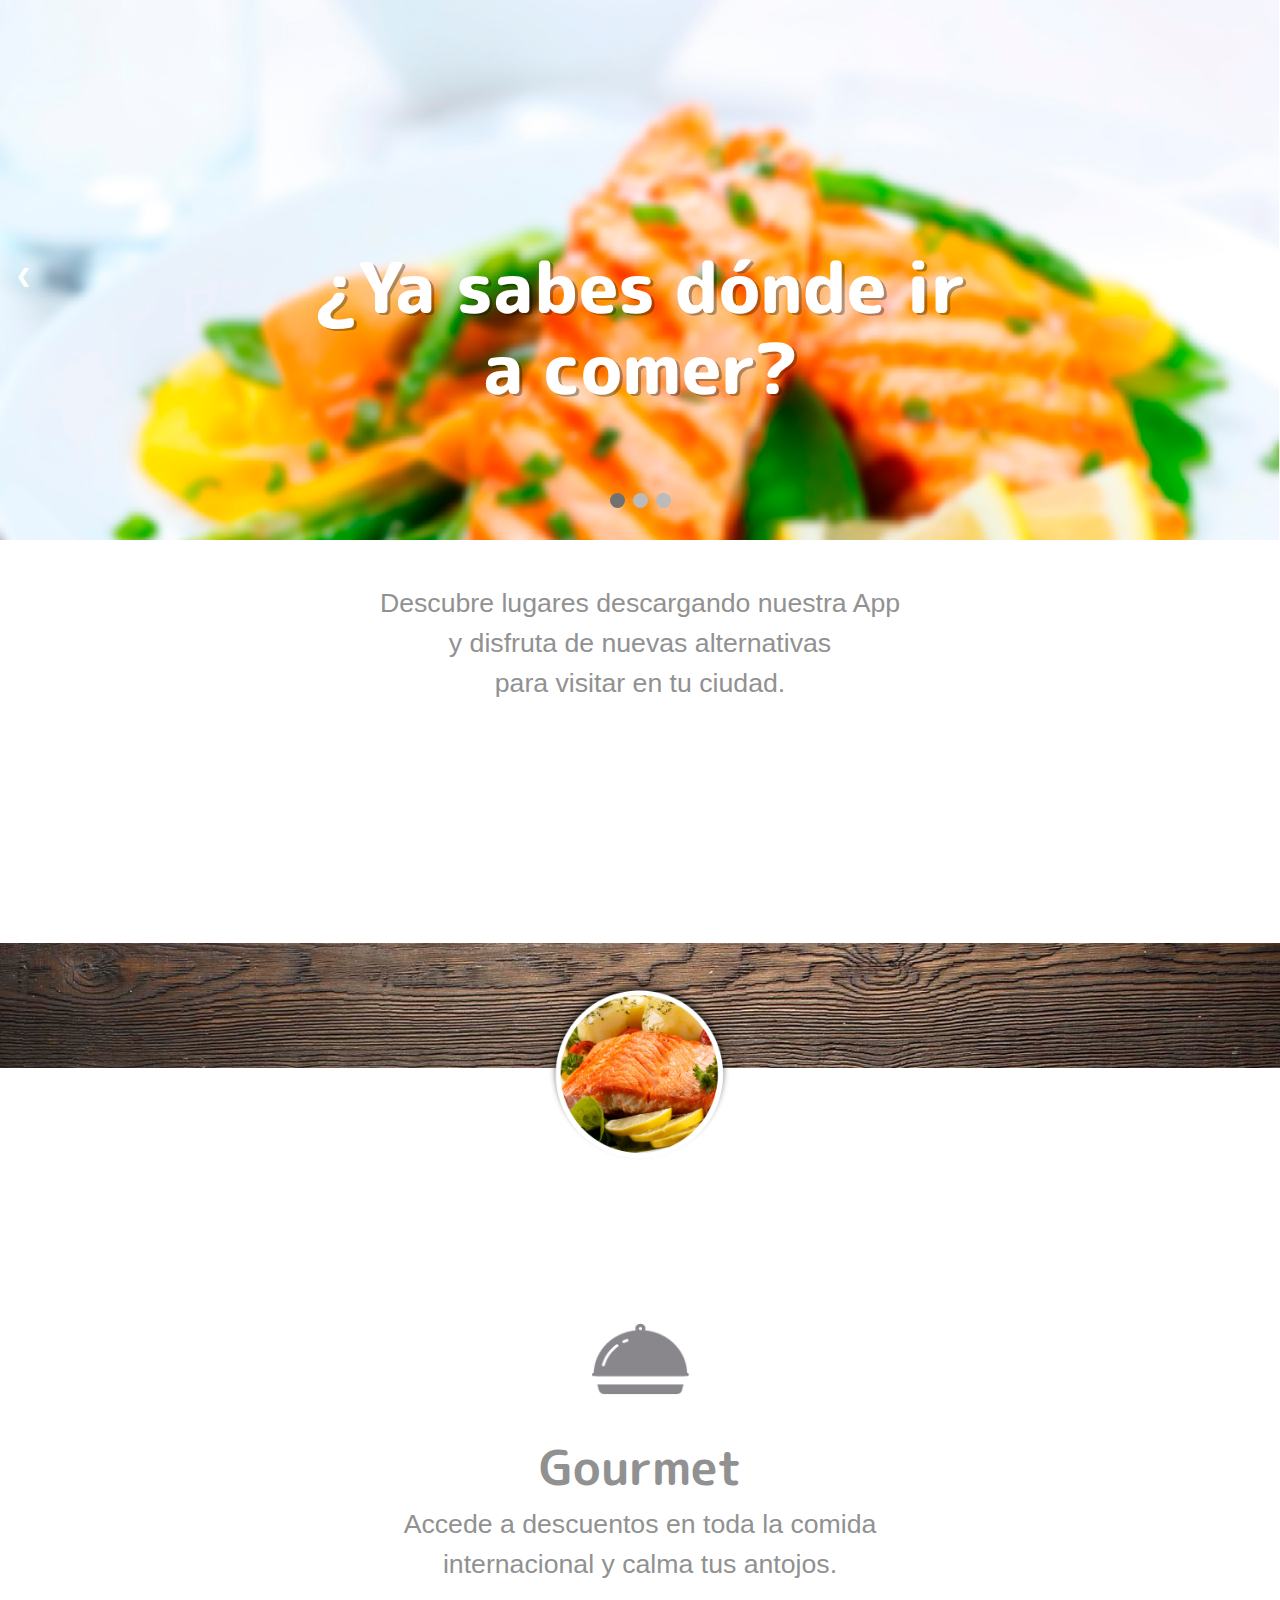
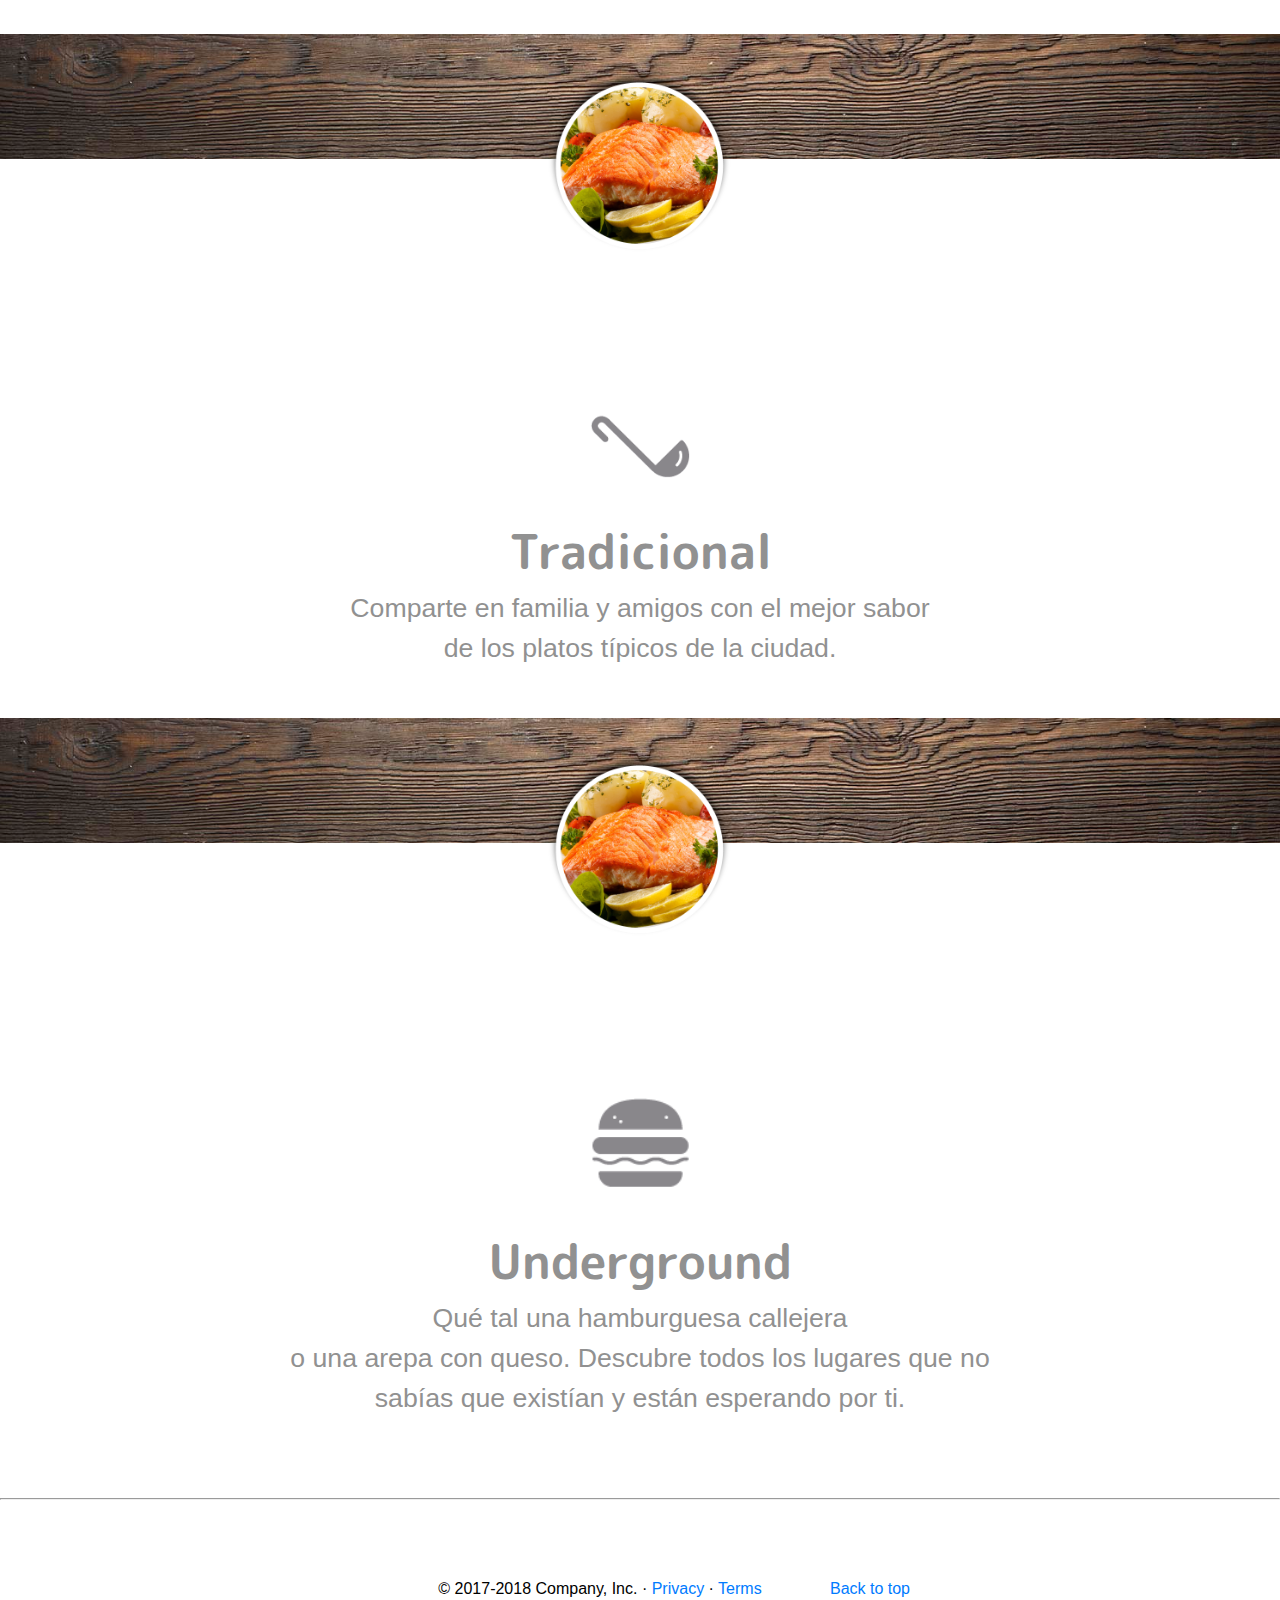
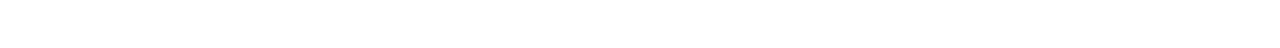
==== commit 9da36820: "Distribution first frame" ====
--- a/index.html
+++ b/index.html
@@ -7,7 +7,7 @@
   <meta name="viewport" content="width=device-width, initial-scale=1, shrink-to-fit=no">
   <meta name="theme-color" content="#000000">
   <link rel="stylesheet" type="text/css" href="css/normalize.css">
-  <link rel="stylesheet" type="text/css" href="css/styles.css">
+  <link rel="stylesheet" type="text/css" href="css/devstyles.css">
   <link href="https://fonts.googleapis.com/css?family=M+PLUS+Rounded+1c" rel="stylesheet">
   <title>Upik</title>
 </head>
@@ -17,8 +17,9 @@
   <div id="root">
     <div class="App">
 
-      <div> <!-- NAVBAR -->
-        <nav class="navbar navbar-expand-md navbar-light fixed-top bg-light"><a class="navbar-brand" href="#">
+      <div>
+        <!-- NAVBAR -->
+        <!--<nav class="navbar navbar-expand-md navbar-light fixed-top bg-light"><a class="navbar-brand" href="#">
             <h1>Upik</h1>
           </a><button class="navbar-toggler" type="button" data-toggle="collapse" data-target="#navbarCollapse"
             aria-controls="navbarCollapse" aria-expanded="false" aria-label="Toggle navigation"><span class="navbar-toggler-icon"></span></button>
@@ -31,82 +32,99 @@
               <li class="nav-item"><a class="nav-link disabled" href="#">Partner</a></li>
             </ul>
           </div>
-        </nav>
+        </nav>-->
       </div> <!-- END NAVBAR -->
 
       <main role="main">
-        <div>
-          <div id="myCarousel" class="carousel slide" data-ride="carousel">
-            <ol class="carousel-indicators">
-              <li data-target="#myCarousel" data-slide-to="0" class="active"></li>
-              <li data-target="#myCarousel" data-slide-to="1"></li>
-              <li data-target="#myCarousel" data-slide-to="2"></li>
-            </ol>
-            <div class="carousel-inner">
-              <div class="main-container">
-                <div class="slide-item active">
-                  <div class="slide-picture">
-                    <img claclassnamess="first-slide" src="./Upik_files/slide_1_1600.jpg" alt="First slide">
-                  </div>
-                </div>
 
-              </div><a class="carousel-control-prev" href="#myCarousel" role="button" data-slide="prev"><span class="carousel-control-prev-icon"
-                  aria-hidden="true"></span><span class="sr-only">Previous</span></a><a class="carousel-control-next"
-                href="#myCarousel" role="button" data-slide="next"><span class="carousel-control-next-icon" aria-hidden="true"></span><span
-                  class="sr-only">Next</span></a>
+        <!-- Slideshow container -->
+        <div class="slideshow-container"> <!--SLIDE-->
+
+          <!-- Full-width images with number and caption text -->
+          <div class="mySlides fade">
+            <img src="img/slides/1280/slide1.jpg" style="width:100%">
+            <div class="text"><h1 class="section-title">¿Ya sabes dónde ir <br>a comer?</h1></div>
+          </div>
+
+          <div class="mySlides fade">
+            <img src="img/slides/1280/slide2.jpg" style="width:100%">
+            <div class="text"><h1 class="section-title">Crea tu cuenta y <br>accede simple y fácil</h1></div>
+          </div>
+
+          <div class="mySlides fade">
+            <img src="img/slides/1280/slide3.jpg" style="width:100%">
+            <div class="text"><h1 class="section-title section-title-3">¿Qué quieres hoy?</h1></div>
+          </div>
+
+          <!-- Next and previous buttons -->
+          <a class="prev" onclick="plusSlides(-1)">&#10094;</a>
+          <a class="next" onclick="plusSlides(1)">&#10095;</a>
+        </div>
+
+        <!-- The dots/circles -->
+        <div class="dots-space"style="text-align:center">
+          <span class="dot" onclick="currentSlide(1)"></span>
+          <span class="dot" onclick="currentSlide(2)"></span>
+          <span class="dot" onclick="currentSlide(3)"></span>
+        </div> <!--END SLIDE-->
+
+        <div class="title-description">
+          <div class="row">
+            <div class="col-md-12">
+              <p class="section-description">Descubre lugares descargando nuestra App <br>
+                y disfruta de nuevas alternativas <br>
+                para visitar en tu ciudad.
+              </p>
             </div>
           </div>
         </div>
 
-        <div class="container">
-          <div class="row" >
-            <div class="col-md-12" style="margin-top: -300px; margin-bottom: 100px;">
-              <h1 class="section-title">¿Ya sabes dónde ir <br>a comer?</h1>
-            </div>
-            <div class="col-md-12" style="margin-bottom: 50px;">
-                <p class="section-description">Descubre lugares descargando nuestra App <br>
-                  y disfruta de nuevas alternativas <br>
-                  para visitar en tu ciudad.
-                </p>
-            </div>
-          </div>
-          </div>
-
-        <div> <!-- FEAUTRES -->
-          <div class="row featurette"> <!-- FIRST FEAUTRES -->
-            <div class="col-md-12" id="feature-1"><img class="banner-bg " src="./img/prop pagina-17.jpg" alt="Generic placeholder image" width="100%" ><img
+        <div>
+          <!-- FEAUTRES -->
+          <div class="row featurette">
+            <!-- FIRST FEAUTRES -->
+            <div class="col-md-12" id="feature-1"><img class="banner-bg " src="./img/prop pagina-17.jpg" alt="Generic placeholder image"><img
                 class="layer-img img-fluid" src="./img/prop pagina-25.png" alt="Generic placeholder image"></div>
+            <div class="feature-clean-fix"></div>
             <div class="container"><img class="detail-img img-fluid" src="./img/prop pagina-24.png" alt=""></div>
-            <div class="container  clean-bottom">
+            <div class="feature-content container  clean-bottom">
               <div class="col-md-12">
                 <h2 class="featurette-heading">Gourmet</h2>
-                <p class="lead section-description">Accede a descuentos en toda la comida <br> internacional y calma tus antojos. </p>
+                <p class="lead section-description">Accede a descuentos en toda la comida <span class="breakline">
+                    internacional y calma tus antojos. </span></p>
               </div>
             </div>
-          </div>  <!-- END FIRST FEAUTRES -->
+          </div> <!-- END FIRST FEAUTRES -->
 
-          <div class="row featurette"> <!-- SECOND FEAUTRES -->
-            <div class="col-md-12"><img class="banner-bg " src="./img/prop pagina-17.jpg" alt="Generic placeholder image" width="100%"><img
+          <div class="row featurette">
+            <!-- SECOND FEAUTRES -->
+            <div class="col-md-12"><img class="banner-bg " src="./img/prop pagina-17.jpg" alt="Generic placeholder image"><img
                 class="layer-img img-fluid" src="./img/prop pagina-25.png" alt="Generic placeholder image"></div>
+            <div class="feature-clean-fix"></div>
             <div class="container"><img class="detail-img img-fluid" src="./img/prop pagina-26.png" alt=""></div>
-            <div class="container  clean-bottom">
+            <div class="feature-content container  clean-bottom">
               <div class="col-md-12">
                 <h2 class="featurette-heading">Tradicional</h2>
-                <p class="lead section-description">Comparte en familia y amigos con el mejor sabor <br> de los platos típicos de la ciudad.
-                    </p>
+                <p class="lead section-description">Comparte en familia y amigos con el mejor sabor <span class="breakline">
+                    de los platos típicos de la ciudad.</span>
+                </p>
               </div>
             </div>
           </div> <!-- END SECOND FEAUTRES -->
 
-          <div class="row featurette"> <!-- THIRD FEAUTRES -->
-            <div class="col-md-12"><img class="banner-bg" src="./img/prop pagina-17.jpg" alt="Generic placeholder image" width="100%"><img
+          <div class="row featurette">
+            <!-- THIRD FEAUTRES -->
+            <div class="col-md-12"><img class="banner-bg" src="./img/prop pagina-17.jpg" alt="Generic placeholder image"><img
                 class="layer-img img-fluid" src="./img/prop pagina-25.png" alt="Generic placeholder image"></div>
+            <div class="feature-clean-fix"></div>
             <div class="container"><img class="detail-img img-fluid" src="./img/prop pagina-27.png" alt=""></div>
             <div class="container clean-bottom">
               <div class="col-md-12">
                 <h2 class="featurette-heading">Underground</h2>
-                <p class="lead section-description">Qué tal una hamburguesa callejera <br> o una arepa con queso. Descubre todos los lugares que no <br> sabías que existían y están esperando por ti.
-                    </p>
+                <p class="lead section-description">Qué tal una hamburguesa callejera <span class="breakline"> o una
+                    arepa con queso. Descubre todos los lugares que no </span><span class="breakline"> sabías que
+                    existían y están esperando por ti.</span>
+                </p>
               </div>
             </div>
           </div> <!-- END SECOND FEAUTRES -->
@@ -115,7 +133,8 @@
 
         <hr class="featurette-divider">
 
-        <div> <!-- FOOTER -->
+        <div class="footer">
+          <!-- FOOTER -->
           <footer class="container">
             <p class="float-right"><a href="#">Back to top</a></p>
             <p>© 2017-2018 Company, Inc. · <a href="#">Privacy</a> · <a href="#">Terms</a></p>
@@ -125,7 +144,7 @@
       </main>
     </div> <!-- END APP -->
   </div> <!-- END ROOT -->
-
+  <script src="js/main.js"></script>
 </body>
 
 </html>--- a/css/devstyles.css
+++ b/css/devstyles.css
@@ -0,0 +1,367 @@
+html{
+    box-sizing: border-box;
+}
+
+*, *::after, *::before {
+    box-sizing: inherit;
+}
+
+body {
+    margin: 0;
+    padding: 0;
+    width: 100%;
+}
+
+/* Slideshow container */
+.slideshow-container {
+    position: relative;
+    margin: auto;
+    z-index: 1;
+  }
+  
+  /* Hide the images by default */
+  .mySlides {
+      display: none;
+  }
+  
+  /* Next & previous buttons */
+  .prev, .next {
+    cursor: pointer;
+    position: absolute;
+    top: 50%;
+    width: auto;
+    margin-top: -22px;
+    padding: 16px;
+    color: white;
+    font-weight: bold;
+    font-size: 18px;
+    transition: 0.6s ease;
+    border-radius: 0 3px 3px 0;
+  }
+  
+  /* Position the "next button" to the right */
+  .prev{
+      left: 0;
+      border-radius: 0 3px 3px 0;
+  }
+  .next {
+    right: 0;
+    border-radius: 3px 0 0 3px;
+  }
+  
+  /* On hover, add a black background color with a little bit see-through */
+  .prev:hover, .next:hover {
+    background-color: rgba(0,0,0,0.8);
+  }
+  
+  /* Caption text */
+  .text {
+    color: #f2f2f2;
+    font-size: 15px;
+    padding: 8px 12px;
+    position: absolute;
+    bottom: 8px;
+    width: 100%;
+    text-align: center;
+  }
+  
+  /* The dots/bullets/indicators */
+  .dot {
+    cursor: pointer;
+    height: 15px;
+    width: 15px;
+    margin: 0 2px;
+    margin-top: -40px;
+    background-color: #bbb;
+    border-radius: 50%;
+    display: inline-block;
+    transition: background-color 0.6s ease;
+  }
+  
+  .dots-space{
+      position: relative;
+      z-index: 2;
+      display: block;
+      margin-top: -50px;
+  }
+  .active, .dot:hover {
+    background-color: #717171;
+  }
+  
+  /* Fading animation */
+  .fade {
+    -webkit-animation-name: fade;
+    -webkit-animation-duration: 1.5s;
+    animation-name: fade;
+    animation-duration: 1.5s;
+  }
+  
+  @-webkit-keyframes fade {
+    from {opacity: .4} 
+    to {opacity: 1}
+  }
+  
+  @keyframes fade {
+    from {opacity: .4} 
+    to {opacity: 1}
+  }
+
+.container{
+    display: block;
+    margin-bottom: 50px;
+}
+
+div.App {
+    text-align: center;
+    margin: 0 auto; 
+    width: 100%;
+}
+
+div.container {
+    display: block;
+    margin: 0 auto;
+}
+
+div.clean-bottom {
+    margin-bottom: 50px;
+}
+
+div.slide-picture img {
+    width: 100%;
+}
+
+.fade {
+    -webkit-animation-name: fade;
+    -webkit-animation-duration: 1.5s;
+    animation-name: fade;
+    animation-duration: 1.5s;  
+}
+
+.featurette-divider {
+    margin: 5rem 0;
+}
+
+.float-right {
+    float: right;
+}
+
+.footer{
+    text-align: center;
+}
+
+footer > p {
+    margin: 0 0;
+}
+
+footer > p > a{
+    color: #007bff;
+    text-decoration: none;
+}
+
+footer {
+    font-family: "Segoe UI", "Helvetica Neue", Arial, sans-serif, "Apple Color Emoji", "Segoe UI Emoji", "Segoe UI Symbol";
+    max-width: 540px;
+    text-align: center;
+    margin: 0 auto;
+}
+
+h1.section-title {
+    color: #fff;
+    font-family: 'M PLUS Rounded 1c', sans-serif;
+    font-weight: 800;
+    margin-bottom: 120px;
+    text-align: center;
+    text-shadow: 3px 2px rgba(0, 0, 0, 0.305);
+}
+
+p.section-description {
+    color: #919191;
+    font-weight: 300;
+    font-family: "Segoe UI", "Helvetica Neue", Arial, sans-serif, "Apple Color Emoji", "Segoe UI Emoji", "Segoe UI Symbol";
+    z-index: 100;
+}
+
+h2.featurette-heading {
+  color: #919191;
+  font-family: 'M PLUS Rounded 1c', sans-serif;
+  font-weight: bold;
+}
+
+.slide-control:hover {
+    cursor: pointer !important;
+    color: blue;
+}
+
+.title-description {
+    margin-top: 100px;
+    display: block;
+}
+
+/*Desktop first*/
+
+@media only screen and (max-width: 767px) {
+    .dots-space{
+        margin-top: -40px;
+    }
+    div.mySlides > img {
+        height: 60vh;
+    }
+    div.title-description {
+        height: 40vh;
+    }
+    h1.section-title {
+        font-size: 40px;
+        margin-bottom: 100px;
+    }
+    .featurette-heading {
+        font-size: 32px;
+    }
+    p.section-description {
+        font-size: 20pt;
+        line-height: 1.5;
+        padding: 0 20px;
+        margin-top: -20px;
+    }
+    .banner-bg {
+        height: 100px;
+        width: 100%;
+    }
+    .detail-img {
+        margin-top: 100px;
+        width: 80px;
+    }
+    .layer-img {
+        margin-top: -100px;
+        width: 200px;
+    }
+}
+
+@media only screen and (max-width: 480px) {
+    .dots-space{
+        margin-top: -40px;
+    }
+    div.mySlides > img {
+        height: 50vh;
+    }
+    div.title-description {
+        height: 50vh;
+    }
+    h1.section-title {
+        font-size: 40px;
+        margin-bottom: 80px;
+    }
+    h1.section-title-3 {
+        margin-bottom: 70px;
+    }
+    .featurette-heading {
+        font-size: 32px;
+    }
+    p.section-description {
+        font-size: 20pt;
+        line-height: 1.5;
+        padding: 0 20px;
+        margin-top: -20px;
+    }
+    .banner-bg {
+        height: 100px;
+        width: 100%;
+    }
+    .detail-img {
+        margin-top: 100px;
+        width: 80px;
+    }
+    .layer-img {
+        margin-top: -100px;
+        width: 200px;
+    }
+}
+
+/*Mobile first*/
+
+@media only screen and (min-width: 768px){
+    .breakline {
+        display: block;
+    }
+    div.mySlides > img {
+        height: 60vh;
+    }
+    div.title-description {
+        height: 40vh;
+    }
+    .featurette-heading {
+        font-size: 40px;
+    }
+    h1.section-title {
+        font-size: 48px;
+        margin-bottom: 100px;
+    }
+    h1.section-title-3 {
+        margin-bottom: 120px;
+    }
+    p.section-description {
+        font-size: 20pt;
+        margin-top: -30px;
+        line-height: 1.5;
+    }
+    .banner-bg {
+        height: 100px;
+        width: 100%;
+    }
+    .detail-img {
+        margin-top: 150px;
+        width: 80px;
+    }
+    .layer-img {
+        margin-top: -100px;
+        width: 200px;
+    }
+}
+
+@media only screen and (min-width: 1280px){
+    .banner-bg {
+        height: 125px;
+    }
+    .featurette-heading {
+        font-size: 48px;
+    }
+    h1.section-title {
+        font-size: 70px;
+        margin-bottom: 120px;
+    }
+    p.section-description {
+        font-size: 20pt;
+        margin-top: -30px;
+        line-height: 1.5;
+    }
+    .detail-img {
+        width: 100px;
+    }
+    .layer-img {
+        margin-top: -100px;
+        width: 200px;
+    }
+    div.feature-clean-fix {
+        height: 5px;
+        width: 100%;
+    }
+}
+
+@media only screen and (min-width: 1600px){
+    h1.section-title {
+        margin-bottom: 140px;
+    }
+    p.section-description {
+        font-size: 24pt;
+        margin-top: 0;
+    }
+    .banner-bg {
+        height: 150px;
+    }
+    .layer-img {
+        width: 250px;
+    }
+    div.feature-clean-fix {
+        height: 100px;
+        width: 100%;
+    }
+}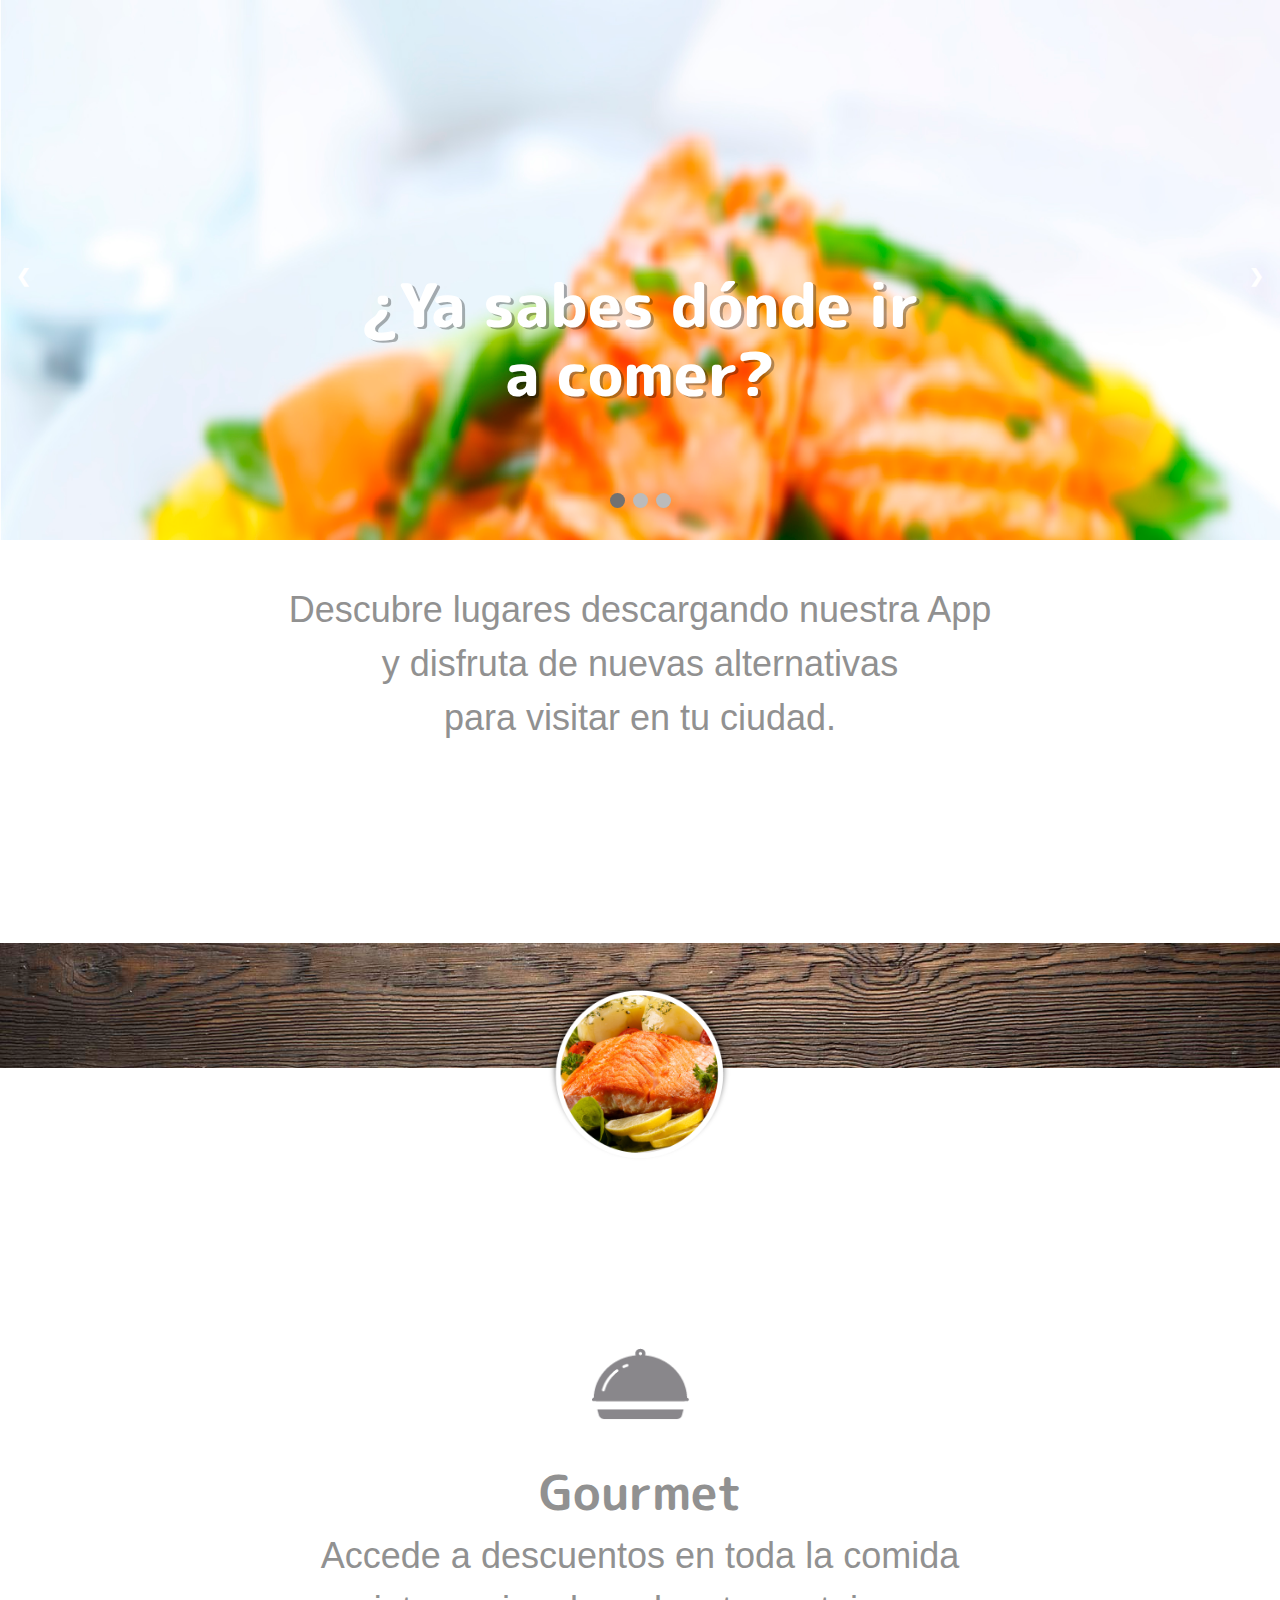
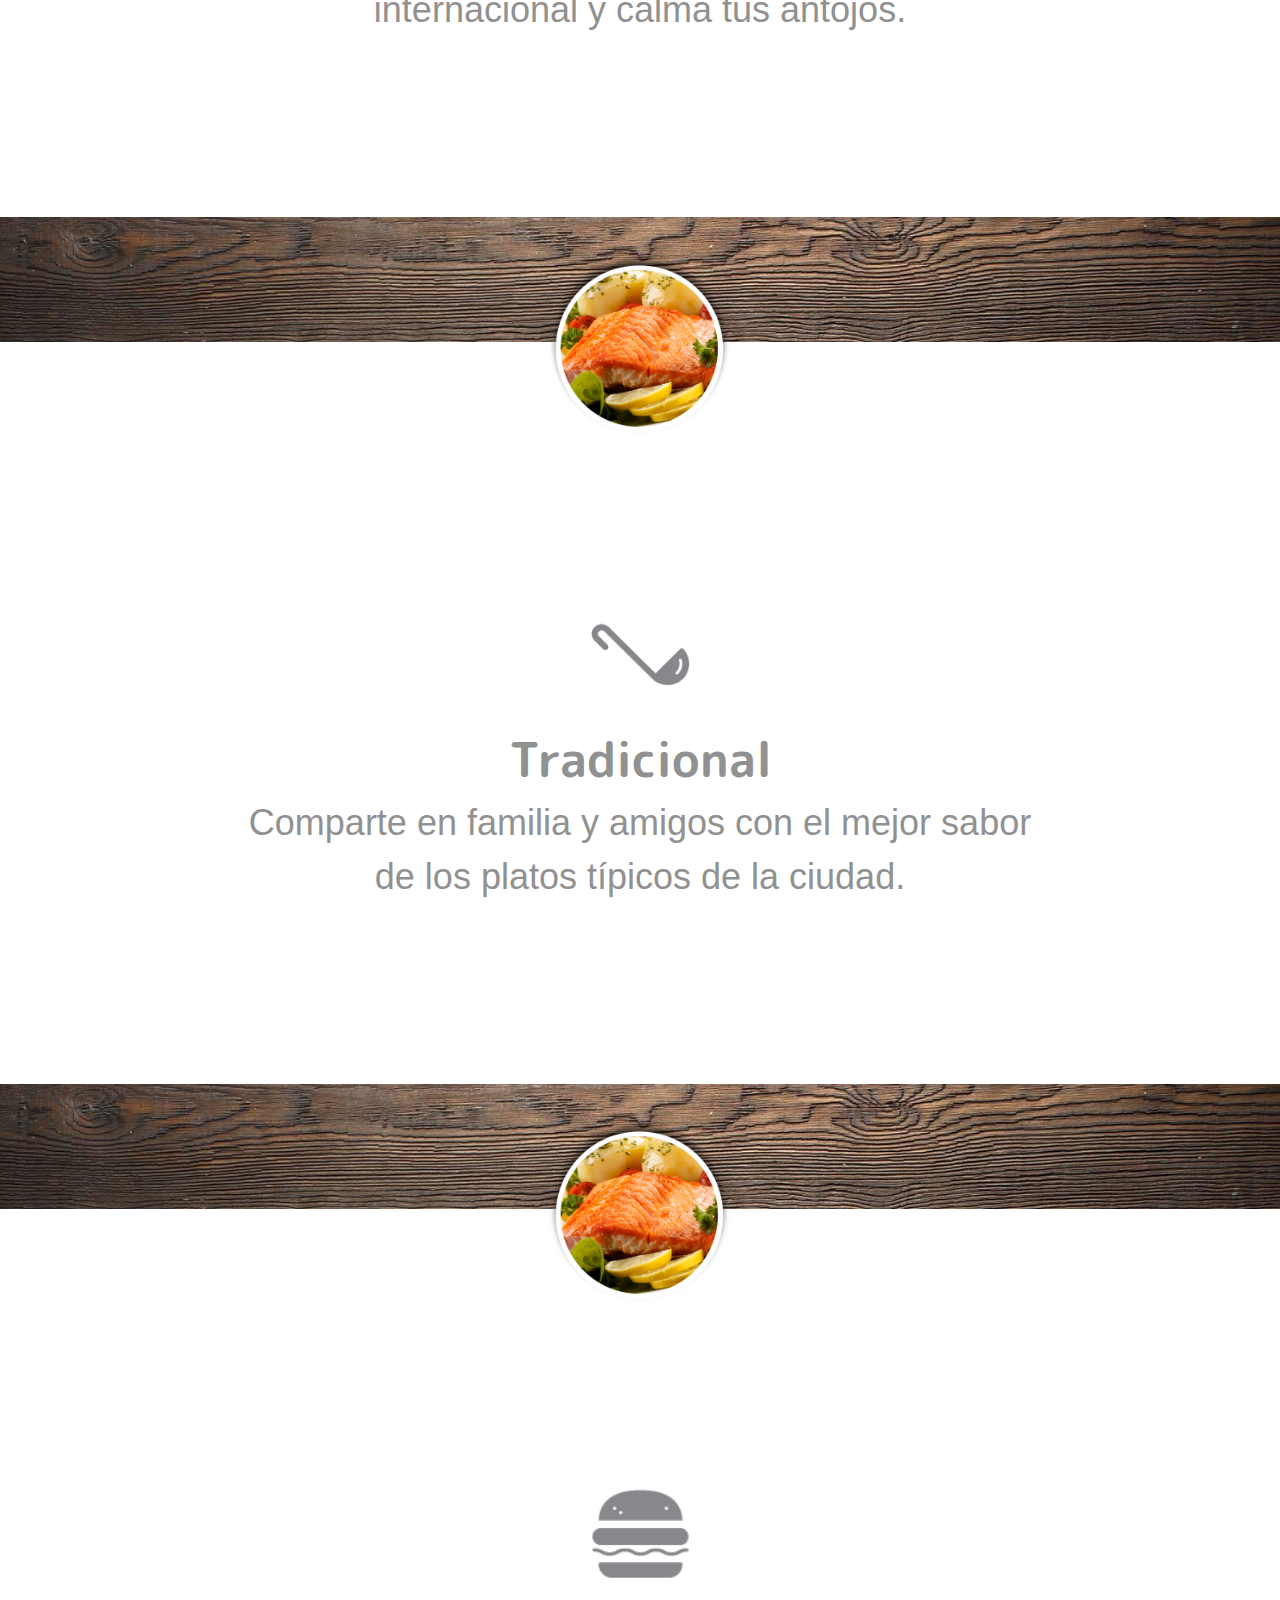
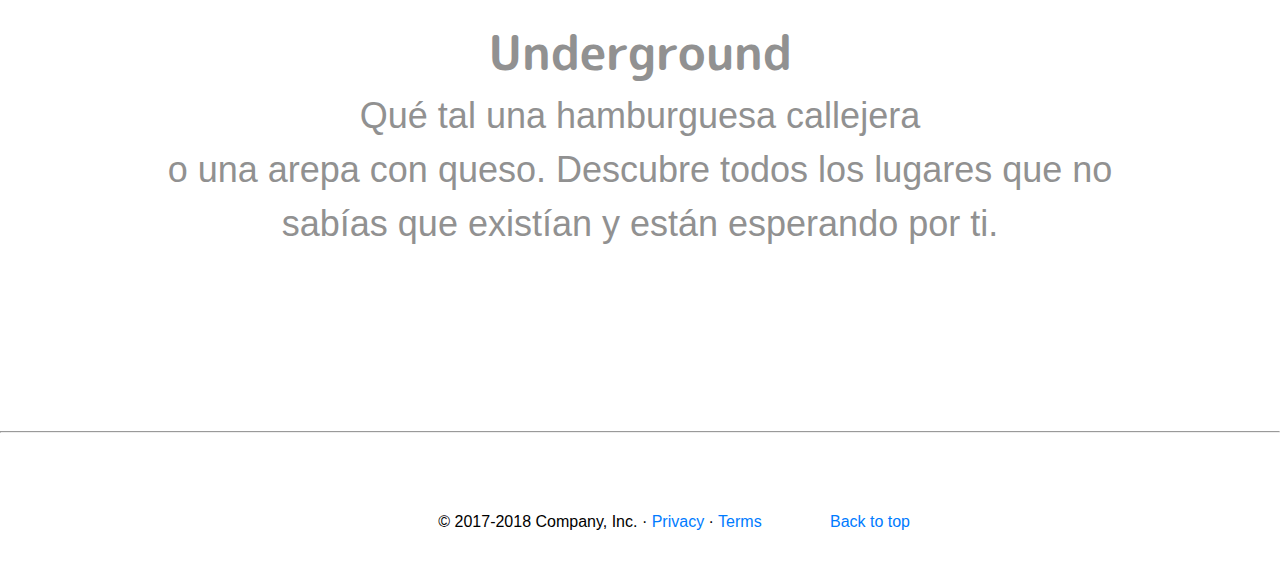
==== commit af7bc12d: "pictures update" ====
--- a/index.html
+++ b/index.html
@@ -38,22 +38,47 @@
       <main role="main">
 
         <!-- Slideshow container -->
-        <div class="slideshow-container"> <!--SLIDE-->
+        <div class="slideshow-container">
+          <!--SLIDE-->
 
           <!-- Full-width images with number and caption text -->
           <div class="mySlides fade">
-            <img src="img/slides/1280/slide1.jpg" style="width:100%">
-            <div class="text"><h1 class="section-title">¿Ya sabes dónde ir <br>a comer?</h1></div>
+            <picture>
+              <source media="(max-width: 480px)" srcset="./img/slides/1/480.jpg">
+              <source media="(max-width: 768px)" srcset="./img/slides/1/768.jpg">
+              <source media=" (max-width: 1024px)" srcset="./img/slides/1/1024.jpg"">   
+              <img src=" img/slides/1680/slide1.jpg"
+                style="width:100%">
+            </picture>
+            <div class="text">
+              <h1 class="section-title">¿Ya sabes dónde ir <br>a comer?</h1>
+            </div>
           </div>
 
           <div class="mySlides fade">
-            <img src="img/slides/1280/slide2.jpg" style="width:100%">
-            <div class="text"><h1 class="section-title">Crea tu cuenta y <br>accede simple y fácil</h1></div>
+            <picture>
+              <source media="(max-width: 480px)" srcset="./img/slides/2/480.jpg">
+              <source media="(max-width: 768px)" srcset="./img/slides/2/768.jpg">
+              <source media=" (max-width: 1024px)" srcset="./img/slides/2/1024.jpg"">   
+                  <img src="
+                img/slides/1680/slide2.jpg" style="width:100%">
+            </picture>
+            <div class="text">
+              <h1 class="section-title">Crea tu cuenta y <br>accede simple y fácil</h1>
+            </div>
           </div>
 
           <div class="mySlides fade">
-            <img src="img/slides/1280/slide3.jpg" style="width:100%">
-            <div class="text"><h1 class="section-title section-title-3">¿Qué quieres hoy?</h1></div>
+            <picture>
+              <source media="(max-width: 480px)" srcset="./img/slides/3/480.jpg">
+              <source media="(max-width: 768px)" srcset="./img/slides/3/768.jpg">
+              <source media=" (max-width: 1024px)" srcset="./img/slides/3/1024.jpg"">   
+                  <img src="
+                img/slides/1680/slide3.jpg" style="width:100%">
+            </picture>
+            <div class="text">
+              <h1 class="section-title section-title-3">¿Qué quieres hoy?</h1>
+            </div>
           </div>
 
           <!-- Next and previous buttons -->
@@ -62,11 +87,12 @@
         </div>
 
         <!-- The dots/circles -->
-        <div class="dots-space"style="text-align:center">
+        <div class="dots-space" style="text-align:center">
           <span class="dot" onclick="currentSlide(1)"></span>
           <span class="dot" onclick="currentSlide(2)"></span>
           <span class="dot" onclick="currentSlide(3)"></span>
-        </div> <!--END SLIDE-->
+        </div>
+        <!--END SLIDE-->
 
         <div class="title-description">
           <div class="row">
--- a/css/devstyles.css
+++ b/css/devstyles.css
@@ -123,7 +123,7 @@
 }
 
 div.clean-bottom {
-    margin-bottom: 50px;
+    margin-bottom: 20vh;
 }
 
 div.slide-picture img {
@@ -203,7 +203,7 @@
     .dots-space{
         margin-top: -40px;
     }
-    div.mySlides > img {
+    div.mySlides > picture > img {
         height: 60vh;
     }
     div.title-description {
@@ -217,7 +217,7 @@
         font-size: 32px;
     }
     p.section-description {
-        font-size: 20pt;
+        font-size: 30px;
         line-height: 1.5;
         padding: 0 20px;
         margin-top: -20px;
@@ -230,6 +230,9 @@
         margin-top: 100px;
         width: 80px;
     }
+    h1.section-title {
+        font-size: 48px;
+    }
     .layer-img {
         margin-top: -100px;
         width: 200px;
@@ -240,24 +243,26 @@
     .dots-space{
         margin-top: -40px;
     }
-    div.mySlides > img {
+    div.mySlides > picture > img {
         height: 50vh;
     }
     div.title-description {
         height: 50vh;
     }
     h1.section-title {
+        text-shadow: 2px 1px rgba(0, 0, 0, 0.305);
         font-size: 40px;
         margin-bottom: 80px;
     }
     h1.section-title-3 {
+        text-shadow: 2px 1px rgba(0, 0, 0, 0.305);
         margin-bottom: 70px;
     }
     .featurette-heading {
         font-size: 32px;
     }
     p.section-description {
-        font-size: 20pt;
+        font-size: 26px;
         line-height: 1.5;
         padding: 0 20px;
         margin-top: -20px;
@@ -274,6 +279,10 @@
         margin-top: -100px;
         width: 200px;
     }
+    .row featurette {
+        display: block;
+        min-height: 100vh;
+    }
 }
 
 /*Mobile first*/
@@ -282,24 +291,27 @@
     .breakline {
         display: block;
     }
-    div.mySlides > img {
+    div.mySlides > picture > img {
         height: 60vh;
     }
     div.title-description {
         height: 40vh;
     }
+    div.feature-clean-fix{
+        height: 20vh;
+    }
     .featurette-heading {
         font-size: 40px;
     }
     h1.section-title {
-        font-size: 48px;
+        font-size: 60px;
         margin-bottom: 100px;
     }
     h1.section-title-3 {
         margin-bottom: 120px;
     }
     p.section-description {
-        font-size: 20pt;
+        font-size: 36px;
         margin-top: -30px;
         line-height: 1.5;
     }
@@ -308,7 +320,6 @@
         width: 100%;
     }
     .detail-img {
-        margin-top: 150px;
         width: 80px;
     }
     .layer-img {
@@ -325,11 +336,10 @@
         font-size: 48px;
     }
     h1.section-title {
-        font-size: 70px;
         margin-bottom: 120px;
     }
     p.section-description {
-        font-size: 20pt;
+        font-size: 36px;
         margin-top: -30px;
         line-height: 1.5;
     }
@@ -340,18 +350,15 @@
         margin-top: -100px;
         width: 200px;
     }
-    div.feature-clean-fix {
-        height: 5px;
-        width: 100%;
-    }
 }
 
 @media only screen and (min-width: 1600px){
     h1.section-title {
+        font-size: 80px;
         margin-bottom: 140px;
     }
     p.section-description {
-        font-size: 24pt;
+        font-size: 40px;
         margin-top: 0;
     }
     .banner-bg {
@@ -360,8 +367,5 @@
     .layer-img {
         width: 250px;
     }
-    div.feature-clean-fix {
-        height: 100px;
-        width: 100%;
-    }
+
 }